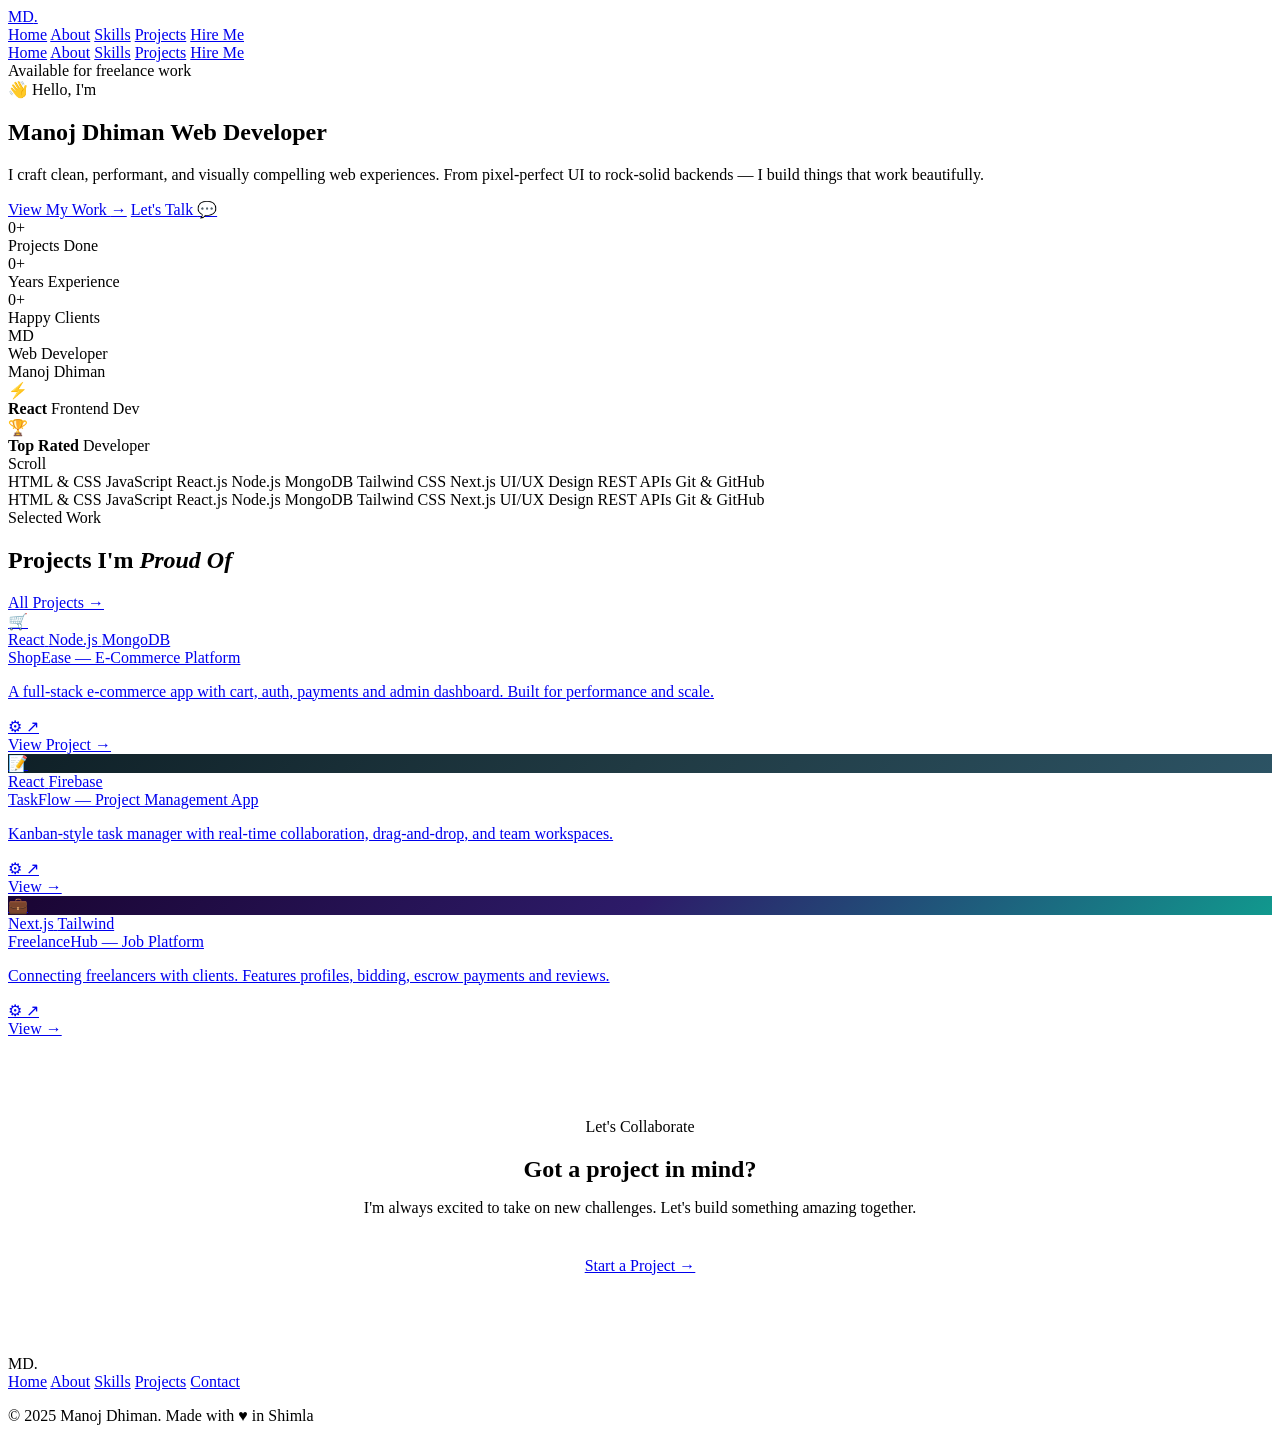
==== index.html @ 0fdbe0ad "First Try" ====
<!DOCTYPE html>
<html lang="en">
<head>
  <meta charset="UTF-8" />
  <meta name="viewport" content="width=device-width, initial-scale=1.0" />
  <title>Manoj Dhiman — Web Developer</title>
  <link rel="stylesheet" href="css/style.css" />
  <link rel="icon" href="data:image/svg+xml,<svg xmlns='http://www.w3.org/2000/svg' viewBox='0 0 100 100'><text y='.9em' font-size='90'>💻</text></svg>" />
</head>
<body>

<!-- CURSOR -->
<div class="cursor"></div>
<div class="cursor-follower"></div>

<!-- NAVBAR -->
<nav class="navbar">
  <a class="nav-logo" href="index.html">MD<span>.</span></a>
  <div class="nav-links">
    <a href="index.html">Home</a>
    <a href="about.html">About</a>
    <a href="skills.html">Skills</a>
    <a href="projects.html">Projects</a>
    <a href="contact.html" class="nav-cta">Hire Me</a>
  </div>
  <div class="nav-hamburger" id="hamburger">
    <span></span><span></span><span></span>
  </div>
</nav>

<!-- MOBILE MENU -->
<div class="mobile-menu" id="mobileMenu">
  <a href="index.html">Home</a>
  <a href="about.html">About</a>
  <a href="skills.html">Skills</a>
  <a href="projects.html">Projects</a>
  <a href="contact.html" class="nav-cta">Hire Me</a>
</div>

<!-- HERO -->
<section class="hero">
  <div class="orb orb-1"></div>
  <div class="orb orb-2"></div>
  <div class="container">
    <div class="hero-grid">
      <div class="hero-content">
        <div class="availability" data-reveal>
          <span class="availability-dot"></span>
          Available for freelance work
        </div>
        <div class="section-eyebrow hero-eyebrow" data-reveal data-reveal-delay="1">
          👋 Hello, I'm
        </div>
        <h1 class="hero-title" data-reveal data-reveal-delay="2">
          <span class="line">Manoj</span>
          <span class="line accent-word">Dhiman</span>
          <span class="line">Web <span class="underline-word">Developer</span></span>
        </h1>
        <p class="hero-desc" data-reveal data-reveal-delay="3">
          I craft clean, performant, and visually compelling web experiences. From pixel-perfect UI to rock-solid backends — I build things that work beautifully.
        </p>
        <div class="hero-actions" data-reveal data-reveal-delay="4">
          <a href="projects.html" class="btn-primary">View My Work <span>→</span></a>
          <a href="contact.html" class="btn-secondary">Let's Talk <span>💬</span></a>
        </div>
        <div class="hero-stats" data-reveal data-reveal-delay="5">
          <div>
            <div class="stat-num"><span data-count="15">0</span>+</div>
            <div class="stat-label">Projects Done</div>
          </div>
          <div>
            <div class="stat-num"><span data-count="3">0</span>+</div>
            <div class="stat-label">Years Experience</div>
          </div>
          <div>
            <div class="stat-num"><span data-count="10">0</span>+</div>
            <div class="stat-label">Happy Clients</div>
          </div>
        </div>
      </div>

      <div class="hero-visual" data-reveal data-reveal-delay="3">
        <div class="hero-card gradient-border">
          <div class="hero-avatar-wrap">
            <div class="hero-avatar-placeholder">MD</div>
          </div>
          <div class="hero-card-overlay">
            <div class="hero-card-tag">Web Developer</div>
            <div class="hero-card-name">Manoj Dhiman</div>
          </div>
        </div>
        <div class="hero-floating-badge badge-1">
          <div class="badge-icon">⚡</div>
          <div class="badge-text">
            <strong>React</strong>
            Frontend Dev
          </div>
        </div>
        <div class="hero-floating-badge badge-2">
          <div class="badge-icon">🏆</div>
          <div class="badge-text">
            <strong>Top Rated</strong>
            Developer
          </div>
        </div>
      </div>
    </div>
  </div>
  <div class="hero-scroll-indicator">
    <span>Scroll</span>
    <div class="scroll-line"></div>
  </div>
</section>

<!-- MARQUEE -->
<div class="marquee-section">
  <div class="marquee-inner">
    <div class="marquee-track" aria-hidden>
      <span class="marquee-item"><span class="marquee-dot"></span>HTML & CSS</span>
      <span class="marquee-item"><span class="marquee-dot"></span>JavaScript</span>
      <span class="marquee-item"><span class="marquee-dot"></span>React.js</span>
      <span class="marquee-item"><span class="marquee-dot"></span>Node.js</span>
      <span class="marquee-item"><span class="marquee-dot"></span>MongoDB</span>
      <span class="marquee-item"><span class="marquee-dot"></span>Tailwind CSS</span>
      <span class="marquee-item"><span class="marquee-dot"></span>Next.js</span>
      <span class="marquee-item"><span class="marquee-dot"></span>UI/UX Design</span>
      <span class="marquee-item"><span class="marquee-dot"></span>REST APIs</span>
      <span class="marquee-item"><span class="marquee-dot"></span>Git & GitHub</span>
    </div>
    <div class="marquee-track" aria-hidden>
      <span class="marquee-item"><span class="marquee-dot"></span>HTML & CSS</span>
      <span class="marquee-item"><span class="marquee-dot"></span>JavaScript</span>
      <span class="marquee-item"><span class="marquee-dot"></span>React.js</span>
      <span class="marquee-item"><span class="marquee-dot"></span>Node.js</span>
      <span class="marquee-item"><span class="marquee-dot"></span>MongoDB</span>
      <span class="marquee-item"><span class="marquee-dot"></span>Tailwind CSS</span>
      <span class="marquee-item"><span class="marquee-dot"></span>Next.js</span>
      <span class="marquee-item"><span class="marquee-dot"></span>UI/UX Design</span>
      <span class="marquee-item"><span class="marquee-dot"></span>REST APIs</span>
      <span class="marquee-item"><span class="marquee-dot"></span>Git & GitHub</span>
    </div>
  </div>
</div>

<!-- FEATURED PROJECTS PREVIEW -->
<section>
  <div class="container">
    <div class="projects-header" data-reveal>
      <div>
        <div class="section-eyebrow">Selected Work</div>
        <h2 class="section-title">Projects I'm <em>Proud Of</em></h2>
      </div>
      <a href="projects.html" class="btn-secondary">All Projects →</a>
    </div>

    <div class="projects-grid">
      <a href="project-detail.html" class="project-card featured" data-reveal>
        <div class="project-img">
          <div class="project-img-emoji">🛒</div>
          <div class="project-img-overlay"></div>
        </div>
        <div class="project-body">
          <div>
            <div class="project-tags">
              <span class="project-tag">React</span>
              <span class="project-tag">Node.js</span>
              <span class="project-tag">MongoDB</span>
            </div>
            <div class="project-title">ShopEase — E-Commerce Platform</div>
          </div>
          <div>
            <p class="project-desc">A full-stack e-commerce app with cart, auth, payments and admin dashboard. Built for performance and scale.</p>
            <div class="project-footer">
              <div class="project-links">
                <span class="project-link">⚙</span>
                <span class="project-link">↗</span>
              </div>
              <div class="project-arrow">View Project →</div>
            </div>
          </div>
        </div>
      </a>

      <a href="project-detail.html" class="project-card" data-reveal data-reveal-delay="1">
        <div class="project-img" style="background: linear-gradient(135deg,#0f2027,#203a43,#2c5364);">
          <div class="project-img-emoji">📝</div>
          <div class="project-img-overlay"></div>
        </div>
        <div class="project-body">
          <div class="project-tags">
            <span class="project-tag">React</span>
            <span class="project-tag">Firebase</span>
          </div>
          <div class="project-title">TaskFlow — Project Management App</div>
          <p class="project-desc">Kanban-style task manager with real-time collaboration, drag-and-drop, and team workspaces.</p>
          <div class="project-footer">
            <div class="project-links">
              <span class="project-link">⚙</span>
              <span class="project-link">↗</span>
            </div>
            <div class="project-arrow">View →</div>
          </div>
        </div>
      </a>

      <a href="project-detail.html" class="project-card" data-reveal data-reveal-delay="2">
        <div class="project-img" style="background: linear-gradient(135deg,#1a0533,#2d1b69,#11998e);">
          <div class="project-img-emoji">💼</div>
          <div class="project-img-overlay"></div>
        </div>
        <div class="project-body">
          <div class="project-tags">
            <span class="project-tag">Next.js</span>
            <span class="project-tag">Tailwind</span>
          </div>
          <div class="project-title">FreelanceHub — Job Platform</div>
          <p class="project-desc">Connecting freelancers with clients. Features profiles, bidding, escrow payments and reviews.</p>
          <div class="project-footer">
            <div class="project-links">
              <span class="project-link">⚙</span>
              <span class="project-link">↗</span>
            </div>
            <div class="project-arrow">View →</div>
          </div>
        </div>
      </a>
    </div>
  </div>
</section>

<!-- CTA STRIP -->
<section style="padding: 5rem 0; border-top: 1px solid var(--border);">
  <div class="container" style="text-align: center;" data-reveal>
    <div class="section-eyebrow" style="margin: 0 auto 1.2rem;">Let's Collaborate</div>
    <h2 class="section-title" style="margin-bottom: 1rem;">Got a project in mind?</h2>
    <p class="section-sub" style="margin: 0 auto 2.5rem;">I'm always excited to take on new challenges. Let's build something amazing together.</p>
    <a href="contact.html" class="btn-primary" style="font-size: 1rem; padding: 1rem 2.5rem;">Start a Project →</a>
  </div>
</section>

<!-- FOOTER -->
<footer>
  <div class="container">
    <div class="footer-logo">MD<span>.</span></div>
    <div class="footer-links">
      <a href="index.html">Home</a>
      <a href="about.html">About</a>
      <a href="skills.html">Skills</a>
      <a href="projects.html">Projects</a>
      <a href="contact.html">Contact</a>
    </div>
    <p class="footer-copy">© 2025 Manoj Dhiman. Made with <span>♥</span> in Shimla</p>
  </div>
</footer>

<script src="js/main.js"></script>
</body>
</html>
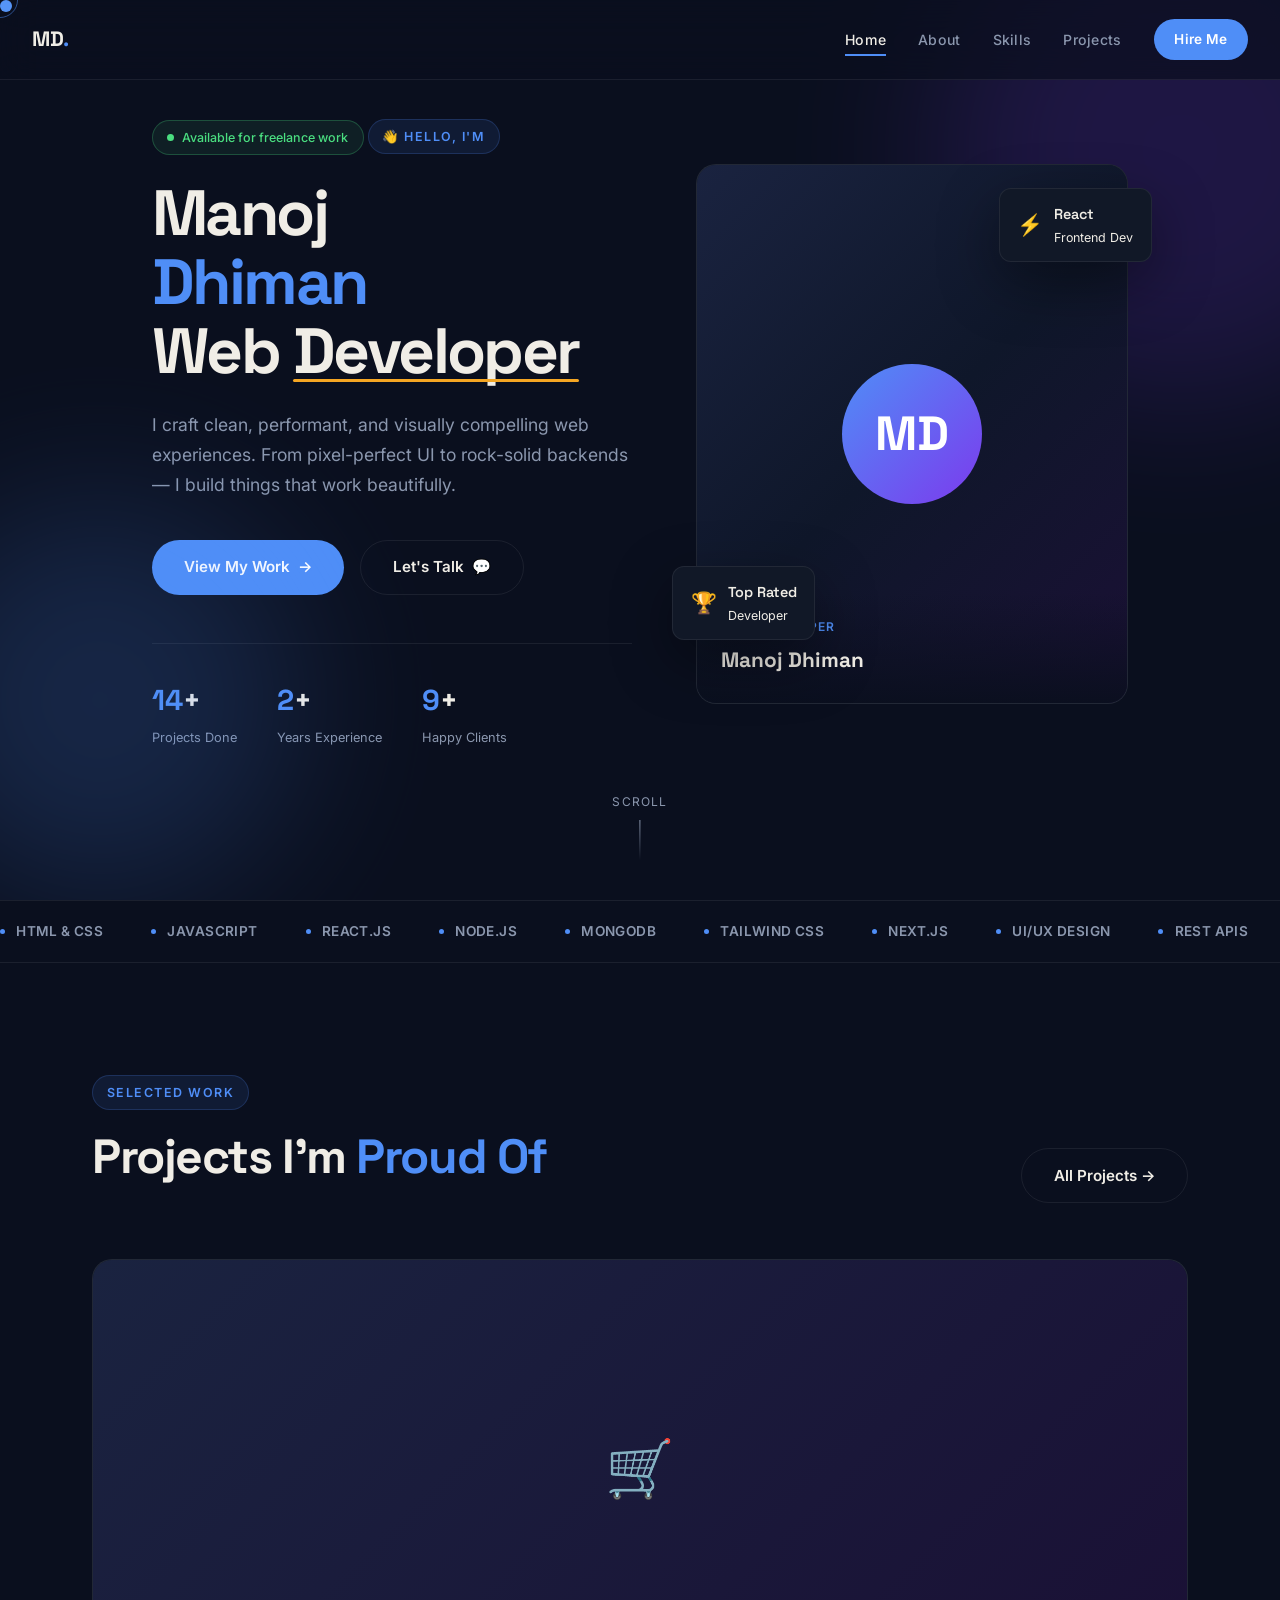
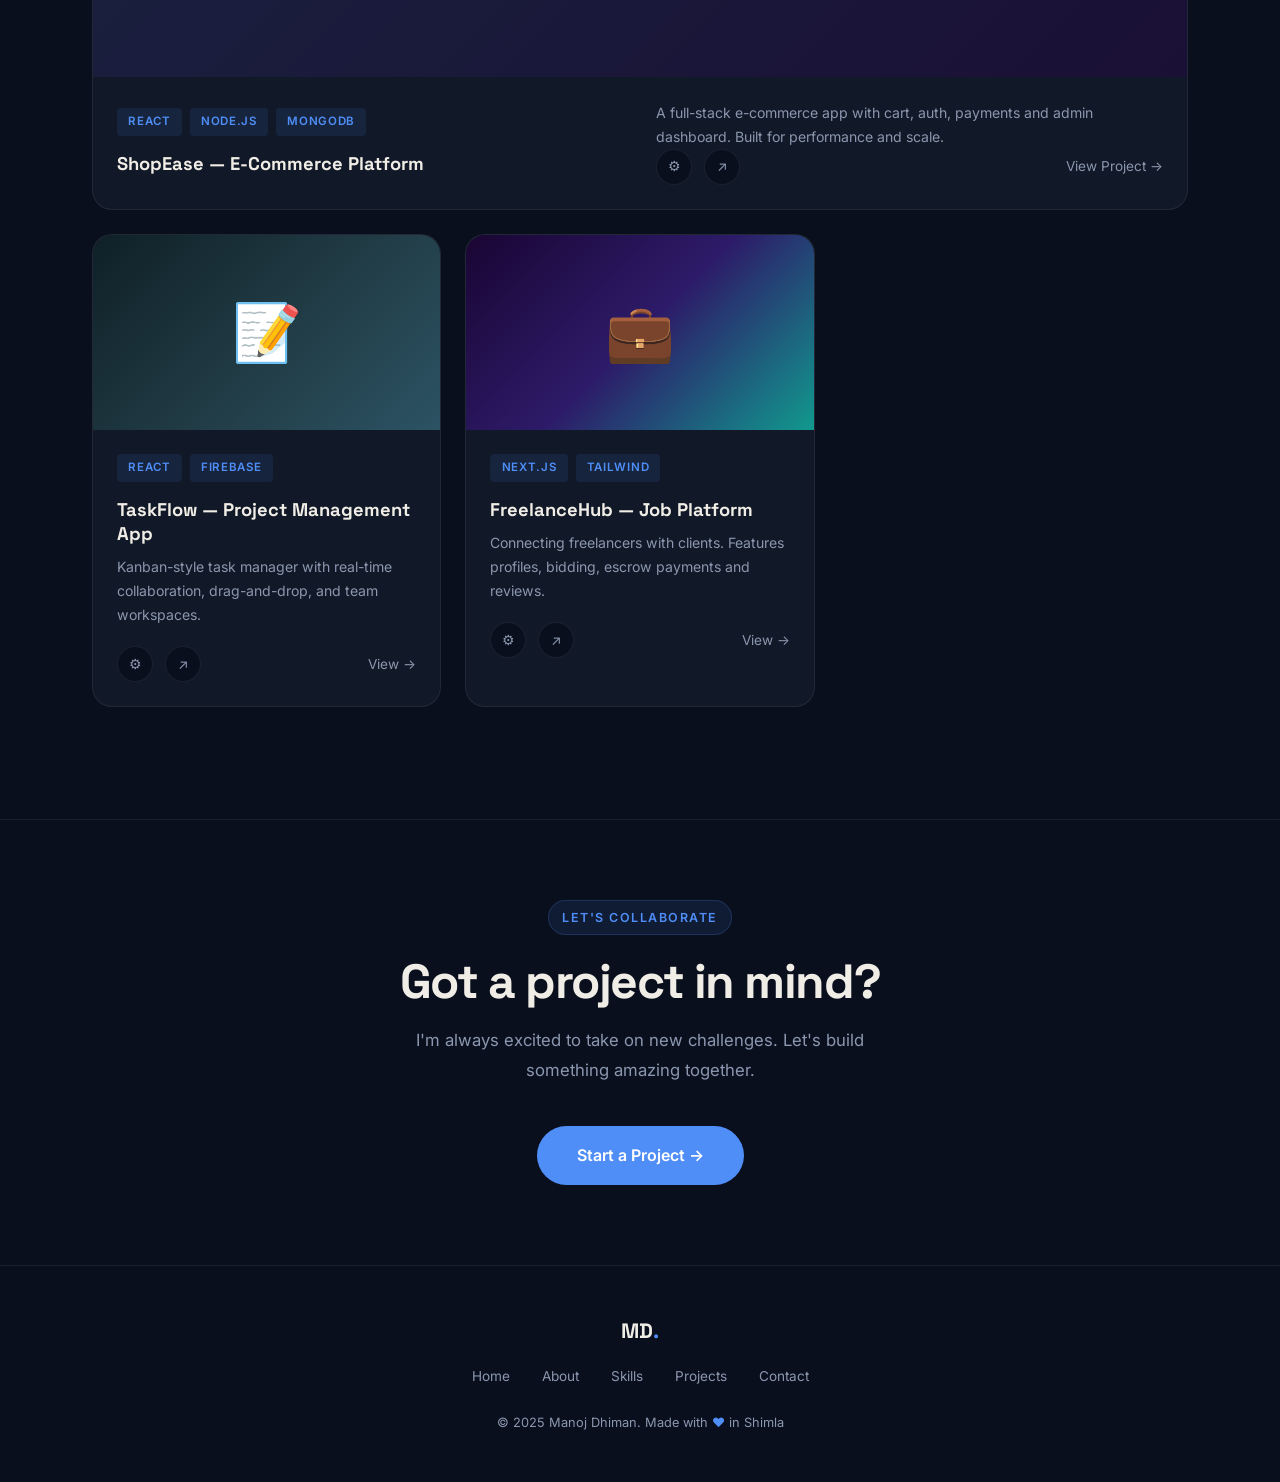
==== commit ed34f02e: "Update stylesheet and script paths in index.html" ====
--- a/index.html
+++ b/index.html
@@ -4,7 +4,7 @@
   <meta charset="UTF-8" />
   <meta name="viewport" content="width=device-width, initial-scale=1.0" />
   <title>Manoj Dhiman — Web Developer</title>
-  <link rel="stylesheet" href="css/style.css" />
+  <link rel="stylesheet" href="style.css" />
   <link rel="icon" href="data:image/svg+xml,<svg xmlns='http://www.w3.org/2000/svg' viewBox='0 0 100 100'><text y='.9em' font-size='90'>💻</text></svg>" />
 </head>
 <body>
@@ -253,6 +253,6 @@
   </div>
 </footer>
 
-<script src="js/main.js"></script>
+<script src="main.js"></script>
 </body>
 </html>
--- a/style.css
+++ b/style.css
@@ -0,0 +1,704 @@
+/* ============================================
+   MANOJ DHIMAN — PORTFOLIO DESIGN SYSTEM
+   ============================================ */
+
+@import url('https://fonts.googleapis.com/css2?family=Space+Grotesk:wght@300;400;500;600;700&family=Inter:wght@300;400;500;600&display=swap');
+
+/* ---- TOKENS ---- */
+:root {
+  --bg:        #0A0F1E;
+  --bg-card:   #111827;
+  --bg-muted:  #0F172A;
+  --text:      #F0EDE6;
+  --text-muted:#8B97AE;
+  --accent:    #4F8EF7;
+  --accent2:   #F5A623;
+  --accent3:   #7C3AED;
+  --border:    rgba(255,255,255,0.07);
+  --radius:    12px;
+  --radius-lg: 20px;
+  --transition: 0.35s cubic-bezier(0.4,0,0.2,1);
+  --font-display: 'Space Grotesk', sans-serif;
+  --font-body:    'Inter', sans-serif;
+}
+
+/* ---- RESET ---- */
+*, *::before, *::after { box-sizing: border-box; margin: 0; padding: 0; }
+html { scroll-behavior: smooth; }
+body {
+  background: var(--bg);
+  color: var(--text);
+  font-family: var(--font-body);
+  font-size: 16px;
+  line-height: 1.7;
+  overflow-x: hidden;
+  cursor: none;
+}
+a { color: inherit; text-decoration: none; }
+img { max-width: 100%; display: block; }
+ul { list-style: none; }
+
+/* ---- CUSTOM CURSOR ---- */
+.cursor {
+  width: 12px; height: 12px;
+  background: var(--accent);
+  border-radius: 50%;
+  position: fixed;
+  top: 0; left: 0;
+  pointer-events: none;
+  z-index: 9999;
+  transition: transform 0.1s ease;
+  mix-blend-mode: screen;
+}
+.cursor-follower {
+  width: 36px; height: 36px;
+  border: 1.5px solid rgba(79,142,247,0.5);
+  border-radius: 50%;
+  position: fixed;
+  top: 0; left: 0;
+  pointer-events: none;
+  z-index: 9998;
+  transition: transform 0.25s ease, width 0.3s, height 0.3s, border-color 0.3s;
+}
+.cursor-follower.hovered {
+  width: 60px; height: 60px;
+  border-color: var(--accent2);
+  background: rgba(245,166,35,0.05);
+}
+@media (hover: none) { .cursor, .cursor-follower { display: none; } }
+
+/* ---- ORBS / BACKGROUND GLOWS ---- */
+.orb {
+  position: absolute;
+  border-radius: 50%;
+  pointer-events: none;
+  filter: blur(80px);
+  opacity: 0.18;
+}
+.orb-1 { width: 500px; height: 500px; background: var(--accent3); top: -100px; right: -150px; }
+.orb-2 { width: 400px; height: 400px; background: var(--accent); bottom: 0; left: -100px; }
+
+/* ---- NAVBAR ---- */
+.navbar {
+  position: fixed; top: 0; left: 0; right: 0;
+  z-index: 1000;
+  padding: 1.2rem 2rem;
+  display: flex; align-items: center; justify-content: space-between;
+  background: rgba(10,15,30,0.7);
+  backdrop-filter: blur(18px);
+  border-bottom: 1px solid var(--border);
+  transition: var(--transition);
+}
+.navbar.scrolled { padding: 0.8rem 2rem; }
+.nav-logo {
+  font-family: var(--font-display);
+  font-size: 1.3rem; font-weight: 700;
+  letter-spacing: -0.02em;
+}
+.nav-logo span { color: var(--accent); }
+.nav-links { display: flex; align-items: center; gap: 2rem; }
+.nav-links a {
+  font-size: 0.88rem; font-weight: 500; letter-spacing: 0.02em;
+  color: var(--text-muted);
+  transition: color var(--transition);
+  position: relative;
+}
+.nav-links a::after {
+  content: ''; position: absolute; bottom: -4px; left: 0;
+  width: 0; height: 1.5px; background: var(--accent);
+  transition: width var(--transition);
+}
+.nav-links a:hover, .nav-links a.active { color: var(--text); }
+.nav-links a:hover::after, .nav-links a.active::after { width: 100%; }
+.nav-cta {
+  background: var(--accent);
+  color: #fff !important;
+  padding: 0.55rem 1.3rem;
+  border-radius: 100px;
+  font-weight: 600 !important;
+  font-size: 0.85rem !important;
+  transition: background var(--transition), transform var(--transition);
+}
+.nav-cta::after { display: none !important; }
+.nav-cta:hover { background: #6ba3ff; transform: translateY(-1px); }
+.nav-hamburger {
+  display: none; flex-direction: column; gap: 5px;
+  cursor: pointer; padding: 4px;
+}
+.nav-hamburger span {
+  display: block; width: 24px; height: 2px;
+  background: var(--text);
+  border-radius: 2px;
+  transition: var(--transition);
+}
+.nav-hamburger.open span:nth-child(1) { transform: rotate(45deg) translate(5px,5px); }
+.nav-hamburger.open span:nth-child(2) { opacity: 0; }
+.nav-hamburger.open span:nth-child(3) { transform: rotate(-45deg) translate(5px,-5px); }
+.mobile-menu {
+  display: none;
+  position: fixed; top: 0; left: 0; right: 0; bottom: 0;
+  background: var(--bg);
+  z-index: 999;
+  flex-direction: column; align-items: center; justify-content: center; gap: 2rem;
+}
+.mobile-menu.open { display: flex; }
+.mobile-menu a { font-size: 1.8rem; font-family: var(--font-display); font-weight: 700; }
+.mobile-menu .nav-cta { font-size: 1.1rem !important; padding: 0.8rem 2rem; }
+
+/* ---- SECTION BASE ---- */
+section { padding: 7rem 0; position: relative; }
+.container { max-width: 1160px; margin: 0 auto; padding: 0 2rem; }
+
+.section-eyebrow {
+  display: inline-flex; align-items: center; gap: 0.5rem;
+  font-size: 0.78rem; font-weight: 600; letter-spacing: 0.12em;
+  text-transform: uppercase; color: var(--accent);
+  background: rgba(79,142,247,0.1);
+  padding: 0.35rem 0.85rem; border-radius: 100px;
+  border: 1px solid rgba(79,142,247,0.2);
+  margin-bottom: 1.2rem;
+}
+.section-title {
+  font-family: var(--font-display);
+  font-size: clamp(2rem, 4vw, 3rem);
+  font-weight: 700; line-height: 1.15;
+  letter-spacing: -0.03em;
+  margin-bottom: 1.2rem;
+}
+.section-title em { font-style: normal; color: var(--accent); }
+.section-sub {
+  color: var(--text-muted); font-size: 1.05rem; max-width: 520px; line-height: 1.8;
+}
+
+/* ---- SCROLL REVEAL ---- */
+[data-reveal] {
+  opacity: 0; transform: translateY(30px);
+  transition: opacity 0.7s cubic-bezier(0.4,0,0.2,1), transform 0.7s cubic-bezier(0.4,0,0.2,1);
+}
+[data-reveal].revealed { opacity: 1; transform: none; }
+[data-reveal-delay="1"] { transition-delay: 0.1s; }
+[data-reveal-delay="2"] { transition-delay: 0.2s; }
+[data-reveal-delay="3"] { transition-delay: 0.3s; }
+[data-reveal-delay="4"] { transition-delay: 0.4s; }
+[data-reveal-delay="5"] { transition-delay: 0.5s; }
+
+/* ---- HERO ---- */
+.hero {
+  min-height: 100vh; display: flex; align-items: center;
+  position: relative; overflow: hidden;
+  padding-top: 5rem;
+}
+.hero-grid {
+  display: grid; grid-template-columns: 1fr 0.9fr;
+  gap: 4rem; align-items: center;
+}
+.hero-eyebrow { margin-bottom: 1.5rem; }
+.hero-title {
+  font-family: var(--font-display);
+  font-size: clamp(2.8rem, 5vw, 4.5rem);
+  font-weight: 700; line-height: 1.08;
+  letter-spacing: -0.04em; margin-bottom: 1.5rem;
+}
+.hero-title .line { display: block; }
+.hero-title .accent-word { color: var(--accent); }
+.hero-title .underline-word { position: relative; display: inline-block; }
+.hero-title .underline-word::after {
+  content: '';
+  position: absolute; bottom: 4px; left: 0; right: 0;
+  height: 3px; background: var(--accent2);
+  border-radius: 2px;
+}
+.hero-desc { color: var(--text-muted); font-size: 1.1rem; margin-bottom: 2.5rem; max-width: 480px; }
+.hero-actions { display: flex; gap: 1rem; flex-wrap: wrap; }
+.btn-primary {
+  background: var(--accent); color: #fff;
+  padding: 0.85rem 2rem; border-radius: 100px;
+  font-weight: 600; font-size: 0.95rem;
+  display: inline-flex; align-items: center; gap: 0.5rem;
+  transition: background var(--transition), transform var(--transition), box-shadow var(--transition);
+  box-shadow: 0 0 0 rgba(79,142,247,0);
+}
+.btn-primary:hover {
+  background: #6ba3ff; transform: translateY(-2px);
+  box-shadow: 0 8px 30px rgba(79,142,247,0.35);
+}
+.btn-secondary {
+  border: 1.5px solid var(--border);
+  color: var(--text); padding: 0.85rem 2rem;
+  border-radius: 100px; font-weight: 600; font-size: 0.95rem;
+  display: inline-flex; align-items: center; gap: 0.5rem;
+  transition: border-color var(--transition), background var(--transition), transform var(--transition);
+}
+.btn-secondary:hover { border-color: var(--accent); background: rgba(79,142,247,0.07); transform: translateY(-2px); }
+.hero-stats {
+  display: flex; gap: 2.5rem; margin-top: 3rem; padding-top: 2rem;
+  border-top: 1px solid var(--border);
+}
+.stat-num {
+  font-family: var(--font-display);
+  font-size: 1.8rem; font-weight: 700; color: var(--text);
+}
+.stat-num span { color: var(--accent); }
+.stat-label { font-size: 0.8rem; color: var(--text-muted); margin-top: 0.15rem; }
+
+/* Hero Visual */
+.hero-visual { position: relative; }
+.hero-card {
+  background: var(--bg-card);
+  border: 1px solid var(--border);
+  border-radius: var(--radius-lg);
+  overflow: hidden;
+  position: relative;
+}
+.hero-avatar-wrap {
+  width: 100%; aspect-ratio: 4/5;
+  background: linear-gradient(135deg, #1a2340 0%, #0f172a 50%, #1a1035 100%);
+  display: flex; align-items: center; justify-content: center;
+  position: relative; overflow: hidden;
+}
+.hero-avatar-placeholder {
+  width: 140px; height: 140px; border-radius: 50%;
+  background: linear-gradient(135deg, var(--accent), var(--accent3));
+  display: flex; align-items: center; justify-content: center;
+  font-family: var(--font-display); font-size: 3rem; font-weight: 700; color: #fff;
+}
+.hero-card-overlay {
+  position: absolute; bottom: 0; left: 0; right: 0;
+  padding: 1.5rem;
+  background: linear-gradient(to top, rgba(10,15,30,0.95) 0%, transparent 100%);
+}
+.hero-card-tag {
+  font-size: 0.75rem; color: var(--accent); font-weight: 600; letter-spacing: 0.08em;
+  text-transform: uppercase; margin-bottom: 0.4rem;
+}
+.hero-card-name {
+  font-family: var(--font-display); font-size: 1.3rem; font-weight: 700;
+}
+.hero-floating-badge {
+  position: absolute;
+  background: var(--bg-card); border: 1px solid var(--border);
+  border-radius: var(--radius); padding: 0.8rem 1.1rem;
+  display: flex; align-items: center; gap: 0.7rem;
+  box-shadow: 0 20px 60px rgba(0,0,0,0.4);
+  animation: float 3s ease-in-out infinite;
+}
+.hero-floating-badge.badge-1 { top: 1.5rem; right: -1.5rem; }
+.hero-floating-badge.badge-2 { bottom: 4rem; left: -1.5rem; animation-delay: -1.5s; }
+.badge-icon { font-size: 1.3rem; }
+.badge-text { font-size: 0.78rem; }
+.badge-text strong { display: block; font-weight: 600; font-size: 0.9rem; font-family: var(--font-display); }
+@keyframes float {
+  0%, 100% { transform: translateY(0); }
+  50% { transform: translateY(-8px); }
+}
+.hero-scroll-indicator {
+  position: absolute; bottom: 2.5rem; left: 50%; transform: translateX(-50%);
+  display: flex; flex-direction: column; align-items: center; gap: 0.5rem;
+  color: var(--text-muted); font-size: 0.75rem; letter-spacing: 0.1em; text-transform: uppercase;
+  animation: bounce 2s infinite;
+}
+.scroll-line {
+  width: 1px; height: 40px;
+  background: linear-gradient(to bottom, var(--text-muted), transparent);
+}
+@keyframes bounce {
+  0%, 100% { transform: translateX(-50%) translateY(0); }
+  50% { transform: translateX(-50%) translateY(6px); }
+}
+
+/* ---- MARQUEE ---- */
+.marquee-section { padding: 0; overflow: hidden; border-top: 1px solid var(--border); border-bottom: 1px solid var(--border); }
+.marquee-inner { display: flex; align-items: center; padding: 1.2rem 0; white-space: nowrap; }
+.marquee-track {
+  display: flex; gap: 3rem; align-items: center;
+  animation: marquee 22s linear infinite;
+  flex-shrink: 0;
+}
+.marquee-track:nth-child(2) { margin-left: 3rem; }
+.marquee-item {
+  display: flex; align-items: center; gap: 0.7rem;
+  font-size: 0.85rem; font-weight: 600; color: var(--text-muted);
+  letter-spacing: 0.03em; text-transform: uppercase;
+}
+.marquee-dot { width: 5px; height: 5px; border-radius: 50%; background: var(--accent); flex-shrink: 0; }
+@keyframes marquee {
+  from { transform: translateX(0); }
+  to { transform: translateX(-100%); }
+}
+
+/* ---- ABOUT ---- */
+.about-grid { display: grid; grid-template-columns: 1fr 1.1fr; gap: 5rem; align-items: start; }
+.about-img-wrap { position: relative; }
+.about-img {
+  width: 100%; aspect-ratio: 3/4;
+  background: linear-gradient(135deg, #1a2340, #111827);
+  border-radius: var(--radius-lg);
+  border: 1px solid var(--border);
+  display: flex; align-items: center; justify-content: center;
+  position: relative; overflow: hidden;
+}
+.about-img-placeholder {
+  width: 110px; height: 110px; border-radius: 50%;
+  background: linear-gradient(135deg, var(--accent), var(--accent3));
+  display: flex; align-items: center; justify-content: center;
+  font-family: var(--font-display); font-size: 2.5rem; font-weight: 700; color: #fff;
+}
+.about-img-accent {
+  position: absolute; bottom: -1px; left: -1px; right: -1px;
+  height: 50%; background: linear-gradient(to top, var(--bg-card), transparent);
+}
+.about-tag-row { display: flex; gap: 0.7rem; flex-wrap: wrap; margin-top: 1.5rem; }
+.about-tag {
+  background: rgba(79,142,247,0.08); border: 1px solid rgba(79,142,247,0.2);
+  color: var(--accent); border-radius: 100px; font-size: 0.8rem;
+  padding: 0.3rem 0.9rem; font-weight: 500;
+}
+.about-content .section-title { margin-bottom: 1.5rem; }
+.about-para { color: var(--text-muted); margin-bottom: 1.2rem; }
+.about-highlights { display: grid; grid-template-columns: 1fr 1fr; gap: 1rem; margin: 2rem 0; }
+.highlight-card {
+  background: var(--bg-card); border: 1px solid var(--border);
+  border-radius: var(--radius); padding: 1.2rem;
+  transition: border-color var(--transition), transform var(--transition);
+}
+.highlight-card:hover { border-color: rgba(79,142,247,0.4); transform: translateY(-2px); }
+.highlight-icon { font-size: 1.5rem; margin-bottom: 0.6rem; }
+.highlight-title { font-family: var(--font-display); font-size: 0.95rem; font-weight: 600; margin-bottom: 0.3rem; }
+.highlight-text { font-size: 0.82rem; color: var(--text-muted); }
+
+/* ---- SKILLS ---- */
+.skills-header { text-align: center; margin-bottom: 4rem; }
+.skills-header .section-sub { margin: 0 auto; }
+.skills-categories { display: flex; gap: 0.75rem; flex-wrap: wrap; justify-content: center; margin-bottom: 3rem; }
+.skills-tab {
+  padding: 0.5rem 1.2rem; border-radius: 100px; font-size: 0.85rem; font-weight: 500;
+  border: 1.5px solid var(--border); color: var(--text-muted);
+  cursor: pointer; transition: var(--transition); background: transparent;
+}
+.skills-tab.active, .skills-tab:hover {
+  border-color: var(--accent); color: var(--text); background: rgba(79,142,247,0.1);
+}
+.skills-grid { display: grid; grid-template-columns: repeat(auto-fill, minmax(200px, 1fr)); gap: 1.2rem; }
+.skill-card {
+  background: var(--bg-card); border: 1px solid var(--border);
+  border-radius: var(--radius); padding: 1.5rem;
+  display: flex; flex-direction: column; gap: 0.8rem;
+  transition: border-color var(--transition), transform var(--transition), box-shadow var(--transition);
+}
+.skill-card:hover {
+  border-color: rgba(79,142,247,0.4);
+  transform: translateY(-3px);
+  box-shadow: 0 12px 40px rgba(0,0,0,0.3);
+}
+.skill-icon { font-size: 2rem; }
+.skill-name { font-family: var(--font-display); font-weight: 600; font-size: 0.95rem; }
+.skill-bar { height: 4px; background: var(--border); border-radius: 2px; overflow: hidden; }
+.skill-bar-fill {
+  height: 100%; border-radius: 2px;
+  background: linear-gradient(90deg, var(--accent), var(--accent3));
+  width: 0%; transition: width 1.2s cubic-bezier(0.4,0,0.2,1);
+}
+.skill-level { font-size: 0.75rem; color: var(--text-muted); font-weight: 500; }
+
+/* ---- EDUCATION ---- */
+.education-section { background: var(--bg-muted); }
+.edu-timeline { max-width: 700px; margin: 0 auto; position: relative; }
+.edu-timeline::before {
+  content: ''; position: absolute; left: 20px; top: 0; bottom: 0;
+  width: 1px; background: linear-gradient(to bottom, var(--accent), transparent);
+}
+.edu-item {
+  display: flex; gap: 2rem; padding: 0 0 3rem 0;
+  position: relative;
+}
+.edu-item:last-child { padding-bottom: 0; }
+.edu-dot {
+  width: 40px; height: 40px; border-radius: 50%;
+  background: var(--bg-card); border: 2px solid var(--accent);
+  display: flex; align-items: center; justify-content: center;
+  flex-shrink: 0; z-index: 1;
+  font-size: 1rem;
+  box-shadow: 0 0 20px rgba(79,142,247,0.3);
+}
+.edu-content {
+  background: var(--bg-card); border: 1px solid var(--border);
+  border-radius: var(--radius); padding: 1.5rem; flex: 1;
+  transition: border-color var(--transition);
+}
+.edu-content:hover { border-color: rgba(79,142,247,0.3); }
+.edu-year {
+  font-size: 0.75rem; font-weight: 600; color: var(--accent);
+  text-transform: uppercase; letter-spacing: 0.1em; margin-bottom: 0.5rem;
+}
+.edu-degree { font-family: var(--font-display); font-size: 1.1rem; font-weight: 700; margin-bottom: 0.3rem; }
+.edu-school { color: var(--text-muted); font-size: 0.9rem; margin-bottom: 0.7rem; }
+.edu-desc { font-size: 0.85rem; color: var(--text-muted); line-height: 1.7; }
+
+/* ---- PROJECTS ---- */
+.projects-header { display: flex; align-items: flex-end; justify-content: space-between; gap: 2rem; margin-bottom: 3.5rem; flex-wrap: wrap; }
+.projects-grid { display: grid; grid-template-columns: repeat(auto-fill, minmax(340px, 1fr)); gap: 1.5rem; }
+.project-card {
+  background: var(--bg-card); border: 1px solid var(--border);
+  border-radius: var(--radius-lg); overflow: hidden;
+  transition: border-color var(--transition), transform var(--transition), box-shadow var(--transition);
+  cursor: pointer; display: block;
+}
+.project-card:hover {
+  border-color: rgba(79,142,247,0.3);
+  transform: translateY(-5px);
+  box-shadow: 0 20px 60px rgba(0,0,0,0.4);
+}
+.project-img {
+  width: 100%; aspect-ratio: 16/9;
+  background: linear-gradient(135deg, #1a2340, #1a1035);
+  position: relative; overflow: hidden;
+  display: flex; align-items: center; justify-content: center;
+}
+.project-img-emoji { font-size: 3.5rem; }
+.project-img-overlay {
+  position: absolute; inset: 0;
+  background: linear-gradient(135deg, rgba(79,142,247,0.2), rgba(124,58,237,0.2));
+  opacity: 0; transition: opacity var(--transition);
+}
+.project-card:hover .project-img-overlay { opacity: 1; }
+.project-body { padding: 1.5rem; }
+.project-tags { display: flex; gap: 0.5rem; flex-wrap: wrap; margin-bottom: 1rem; }
+.project-tag {
+  font-size: 0.72rem; font-weight: 600; text-transform: uppercase; letter-spacing: 0.06em;
+  padding: 0.25rem 0.7rem; border-radius: 4px;
+  background: rgba(79,142,247,0.1); color: var(--accent);
+}
+.project-title {
+  font-family: var(--font-display); font-size: 1.15rem; font-weight: 700;
+  margin-bottom: 0.6rem; line-height: 1.3;
+}
+.project-desc { font-size: 0.88rem; color: var(--text-muted); margin-bottom: 1.2rem; line-height: 1.7; }
+.project-footer { display: flex; align-items: center; justify-content: space-between; }
+.project-links { display: flex; gap: 0.75rem; }
+.project-link {
+  width: 36px; height: 36px; border-radius: 50%;
+  border: 1px solid var(--border); background: var(--bg);
+  display: flex; align-items: center; justify-content: center;
+  font-size: 0.85rem; color: var(--text-muted);
+  transition: border-color var(--transition), color var(--transition), background var(--transition);
+}
+.project-link:hover { border-color: var(--accent); color: var(--accent); background: rgba(79,142,247,0.1); }
+.project-arrow {
+  font-size: 0.85rem; color: var(--text-muted);
+  transition: color var(--transition), transform var(--transition);
+  display: flex; align-items: center; gap: 0.3rem;
+}
+.project-card:hover .project-arrow { color: var(--accent); transform: translateX(4px); }
+.project-card.featured { grid-column: 1 / -1; }
+.project-card.featured .project-img { aspect-ratio: 21/8; }
+.project-card.featured .project-body { display: grid; grid-template-columns: 1fr 1fr; gap: 2rem; align-items: end; }
+.project-card.featured .project-desc { margin-bottom: 0; }
+
+/* ---- CONTACT ---- */
+.contact-grid { display: grid; grid-template-columns: 1fr 1.2fr; gap: 5rem; align-items: start; }
+.contact-info-cards { display: flex; flex-direction: column; gap: 1rem; margin-top: 2rem; }
+.contact-info-card {
+  display: flex; align-items: center; gap: 1rem;
+  background: var(--bg-card); border: 1px solid var(--border);
+  border-radius: var(--radius); padding: 1.1rem 1.3rem;
+  transition: border-color var(--transition);
+}
+.contact-info-card:hover { border-color: rgba(79,142,247,0.3); }
+.contact-info-icon {
+  width: 42px; height: 42px; border-radius: 10px;
+  background: rgba(79,142,247,0.1); border: 1px solid rgba(79,142,247,0.2);
+  display: flex; align-items: center; justify-content: center;
+  font-size: 1.1rem; flex-shrink: 0;
+}
+.contact-info-label { font-size: 0.75rem; color: var(--text-muted); font-weight: 500; }
+.contact-info-val { font-size: 0.92rem; font-weight: 600; font-family: var(--font-display); }
+.contact-socials { display: flex; gap: 0.75rem; margin-top: 2rem; }
+.social-btn {
+  width: 44px; height: 44px; border-radius: 50%;
+  border: 1.5px solid var(--border); background: var(--bg-card);
+  display: flex; align-items: center; justify-content: center;
+  font-size: 1rem; color: var(--text-muted);
+  transition: var(--transition);
+}
+.social-btn:hover { border-color: var(--accent); color: var(--accent); background: rgba(79,142,247,0.1); transform: translateY(-2px); }
+.contact-form { display: flex; flex-direction: column; gap: 1.2rem; }
+.form-group { display: flex; flex-direction: column; gap: 0.5rem; }
+.form-group label { font-size: 0.82rem; font-weight: 600; color: var(--text-muted); letter-spacing: 0.04em; }
+.form-group input, .form-group textarea {
+  background: var(--bg-card); border: 1px solid var(--border);
+  color: var(--text); font-family: var(--font-body); font-size: 0.95rem;
+  padding: 0.9rem 1.1rem; border-radius: var(--radius); outline: none;
+  transition: border-color var(--transition), box-shadow var(--transition);
+  resize: vertical;
+}
+.form-group input:focus, .form-group textarea:focus {
+  border-color: var(--accent);
+  box-shadow: 0 0 0 3px rgba(79,142,247,0.12);
+}
+.form-row { display: grid; grid-template-columns: 1fr 1fr; gap: 1rem; }
+
+/* ---- FOOTER ---- */
+footer {
+  border-top: 1px solid var(--border);
+  padding: 3rem 0;
+  text-align: center;
+}
+.footer-logo { font-family: var(--font-display); font-size: 1.3rem; font-weight: 700; margin-bottom: 1rem; }
+.footer-logo span { color: var(--accent); }
+.footer-links { display: flex; gap: 2rem; justify-content: center; flex-wrap: wrap; margin-bottom: 1.5rem; }
+.footer-links a { font-size: 0.85rem; color: var(--text-muted); transition: color var(--transition); }
+.footer-links a:hover { color: var(--text); }
+.footer-copy { font-size: 0.8rem; color: var(--text-muted); }
+.footer-copy span { color: var(--accent); }
+
+/* ---- PROJECT DETAIL PAGE ---- */
+.project-detail-hero {
+  padding-top: 9rem; padding-bottom: 4rem;
+}
+.back-link {
+  display: inline-flex; align-items: center; gap: 0.5rem;
+  font-size: 0.85rem; color: var(--text-muted);
+  transition: color var(--transition); margin-bottom: 2.5rem;
+}
+.back-link:hover { color: var(--accent); }
+.project-detail-title {
+  font-family: var(--font-display);
+  font-size: clamp(2.5rem, 5vw, 4rem);
+  font-weight: 700; letter-spacing: -0.04em;
+  margin-bottom: 1.5rem;
+}
+.project-detail-meta { display: flex; gap: 2rem; flex-wrap: wrap; margin-bottom: 2.5rem; }
+.meta-item { display: flex; flex-direction: column; gap: 0.25rem; }
+.meta-label { font-size: 0.72rem; color: var(--text-muted); font-weight: 600; text-transform: uppercase; letter-spacing: 0.1em; }
+.meta-val { font-size: 0.92rem; font-weight: 600; }
+.project-hero-img {
+  width: 100%; aspect-ratio: 16/7;
+  background: linear-gradient(135deg, #1a2340, #1a1035);
+  border-radius: var(--radius-lg); border: 1px solid var(--border);
+  display: flex; align-items: center; justify-content: center;
+  margin-bottom: 5rem; font-size: 5rem;
+  position: relative; overflow: hidden;
+}
+.project-content-grid { display: grid; grid-template-columns: 1fr 300px; gap: 4rem; align-items: start; }
+.project-body-text { max-width: 100%; }
+.project-body-text h2 {
+  font-family: var(--font-display); font-size: 1.5rem; font-weight: 700;
+  margin-bottom: 1rem; margin-top: 2.5rem;
+}
+.project-body-text h2:first-child { margin-top: 0; }
+.project-body-text p { color: var(--text-muted); margin-bottom: 1.2rem; line-height: 1.8; }
+.project-body-text ul { color: var(--text-muted); padding-left: 1.2rem; margin-bottom: 1.2rem; }
+.project-body-text ul li { margin-bottom: 0.5rem; list-style: disc; }
+.project-sidebar { position: sticky; top: 7rem; }
+.sidebar-card {
+  background: var(--bg-card); border: 1px solid var(--border);
+  border-radius: var(--radius); padding: 1.5rem; margin-bottom: 1.2rem;
+}
+.sidebar-card-title {
+  font-family: var(--font-display); font-size: 0.85rem; font-weight: 700;
+  text-transform: uppercase; letter-spacing: 0.08em; color: var(--text-muted);
+  margin-bottom: 1rem;
+}
+.tech-stack-list { display: flex; flex-wrap: wrap; gap: 0.5rem; }
+.tech-badge {
+  font-size: 0.78rem; font-weight: 600; padding: 0.3rem 0.75rem;
+  border-radius: 6px; background: rgba(79,142,247,0.1);
+  border: 1px solid rgba(79,142,247,0.2); color: var(--accent);
+}
+.project-nav-links { display: flex; flex-direction: column; gap: 0.7rem; }
+.project-nav-link {
+  display: flex; align-items: center; gap: 0.6rem;
+  padding: 0.75rem 1rem; border-radius: var(--radius);
+  background: var(--bg); border: 1px solid var(--border);
+  font-size: 0.88rem; font-weight: 600; color: var(--text);
+  transition: var(--transition);
+}
+.project-nav-link:hover { border-color: var(--accent); color: var(--accent); }
+.next-project-section { padding: 5rem 0; border-top: 1px solid var(--border); }
+.next-project-card {
+  display: flex; align-items: center; justify-content: space-between; gap: 2rem;
+  background: var(--bg-card); border: 1px solid var(--border);
+  border-radius: var(--radius-lg); padding: 2.5rem;
+  transition: var(--transition);
+}
+.next-project-card:hover { border-color: rgba(79,142,247,0.4); transform: translateY(-3px); }
+.next-label { font-size: 0.75rem; color: var(--text-muted); font-weight: 600; text-transform: uppercase; letter-spacing: 0.1em; margin-bottom: 0.5rem; }
+.next-title { font-family: var(--font-display); font-size: 1.8rem; font-weight: 700; letter-spacing: -0.02em; }
+.next-arrow { font-size: 2rem; color: var(--accent); }
+
+/* ---- RESPONSIVE ---- */
+@media (max-width: 900px) {
+  .nav-links { display: none; }
+  .nav-hamburger { display: flex; }
+  .hero-grid { grid-template-columns: 1fr; }
+  .hero-visual { display: none; }
+  .about-grid { grid-template-columns: 1fr; gap: 3rem; }
+  .contact-grid { grid-template-columns: 1fr; gap: 3rem; }
+  .project-content-grid { grid-template-columns: 1fr; }
+  .project-sidebar { position: static; }
+  .project-card.featured .project-body { grid-template-columns: 1fr; gap: 1rem; }
+}
+@media (max-width: 600px) {
+  section { padding: 4.5rem 0; }
+  .projects-grid { grid-template-columns: 1fr; }
+  .hero-stats { gap: 1.5rem; }
+  .hero-title { font-size: 2.4rem; }
+  .form-row { grid-template-columns: 1fr; }
+  .project-card.featured { grid-column: 1; }
+  .about-highlights { grid-template-columns: 1fr; }
+}
+
+/* ---- MISC ANIMATIONS ---- */
+.glow-text {
+  background: linear-gradient(135deg, var(--accent) 0%, var(--accent3) 100%);
+  -webkit-background-clip: text; -webkit-text-fill-color: transparent;
+  background-clip: text;
+}
+.gradient-border {
+  position: relative;
+}
+.gradient-border::before {
+  content: '';
+  position: absolute; inset: -1px;
+  border-radius: inherit;
+  background: linear-gradient(135deg, var(--accent), var(--accent3), var(--accent2));
+  z-index: -1; opacity: 0;
+  transition: opacity var(--transition);
+}
+.gradient-border:hover::before { opacity: 1; }
+
+/* ---- PAGE TRANSITIONS ---- */
+.page-transition {
+  position: fixed; inset: 0;
+  background: var(--accent);
+  z-index: 9990;
+  transform: scaleY(0);
+  transform-origin: bottom;
+}
+
+/* Active nav state */
+.nav-links a[href="index.html"].active,
+.nav-links a[href="about.html"].active,
+.nav-links a[href="skills.html"].active,
+.nav-links a[href="projects.html"].active,
+.nav-links a[href="contact.html"].active { color: var(--text); }
+
+/* Availability badge on hero */
+.availability {
+  display: inline-flex; align-items: center; gap: 0.5rem;
+  font-size: 0.78rem; font-weight: 500; color: #4ade80;
+  background: rgba(74,222,128,0.08); border: 1px solid rgba(74,222,128,0.25);
+  padding: 0.35rem 0.9rem; border-radius: 100px;
+  margin-bottom: 1.5rem;
+}
+.availability-dot {
+  width: 7px; height: 7px; border-radius: 50%;
+  background: #4ade80;
+  box-shadow: 0 0 0 0 rgba(74,222,128,0.4);
+  animation: pulse-green 2s infinite;
+}
+@keyframes pulse-green {
+  0% { box-shadow: 0 0 0 0 rgba(74,222,128,0.5); }
+  70% { box-shadow: 0 0 0 8px rgba(74,222,128,0); }
+  100% { box-shadow: 0 0 0 0 rgba(74,222,128,0); }
+}
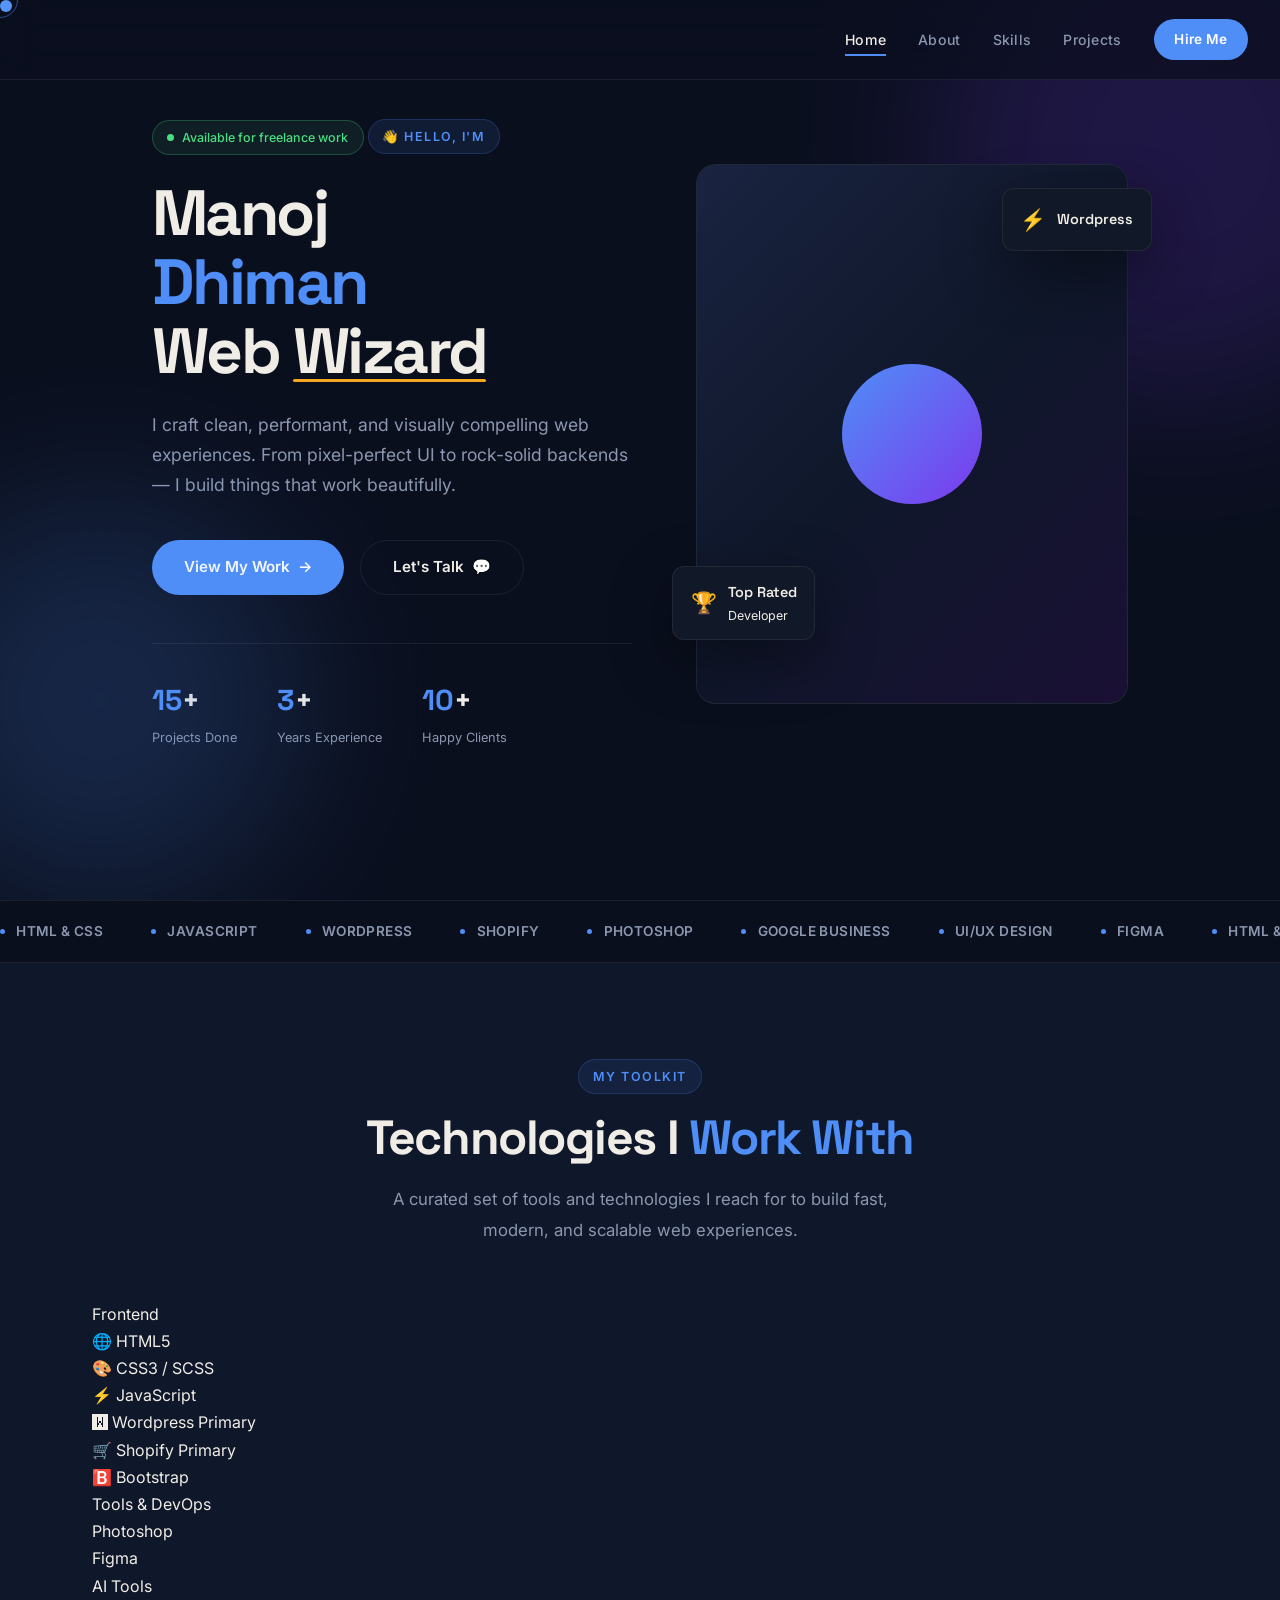
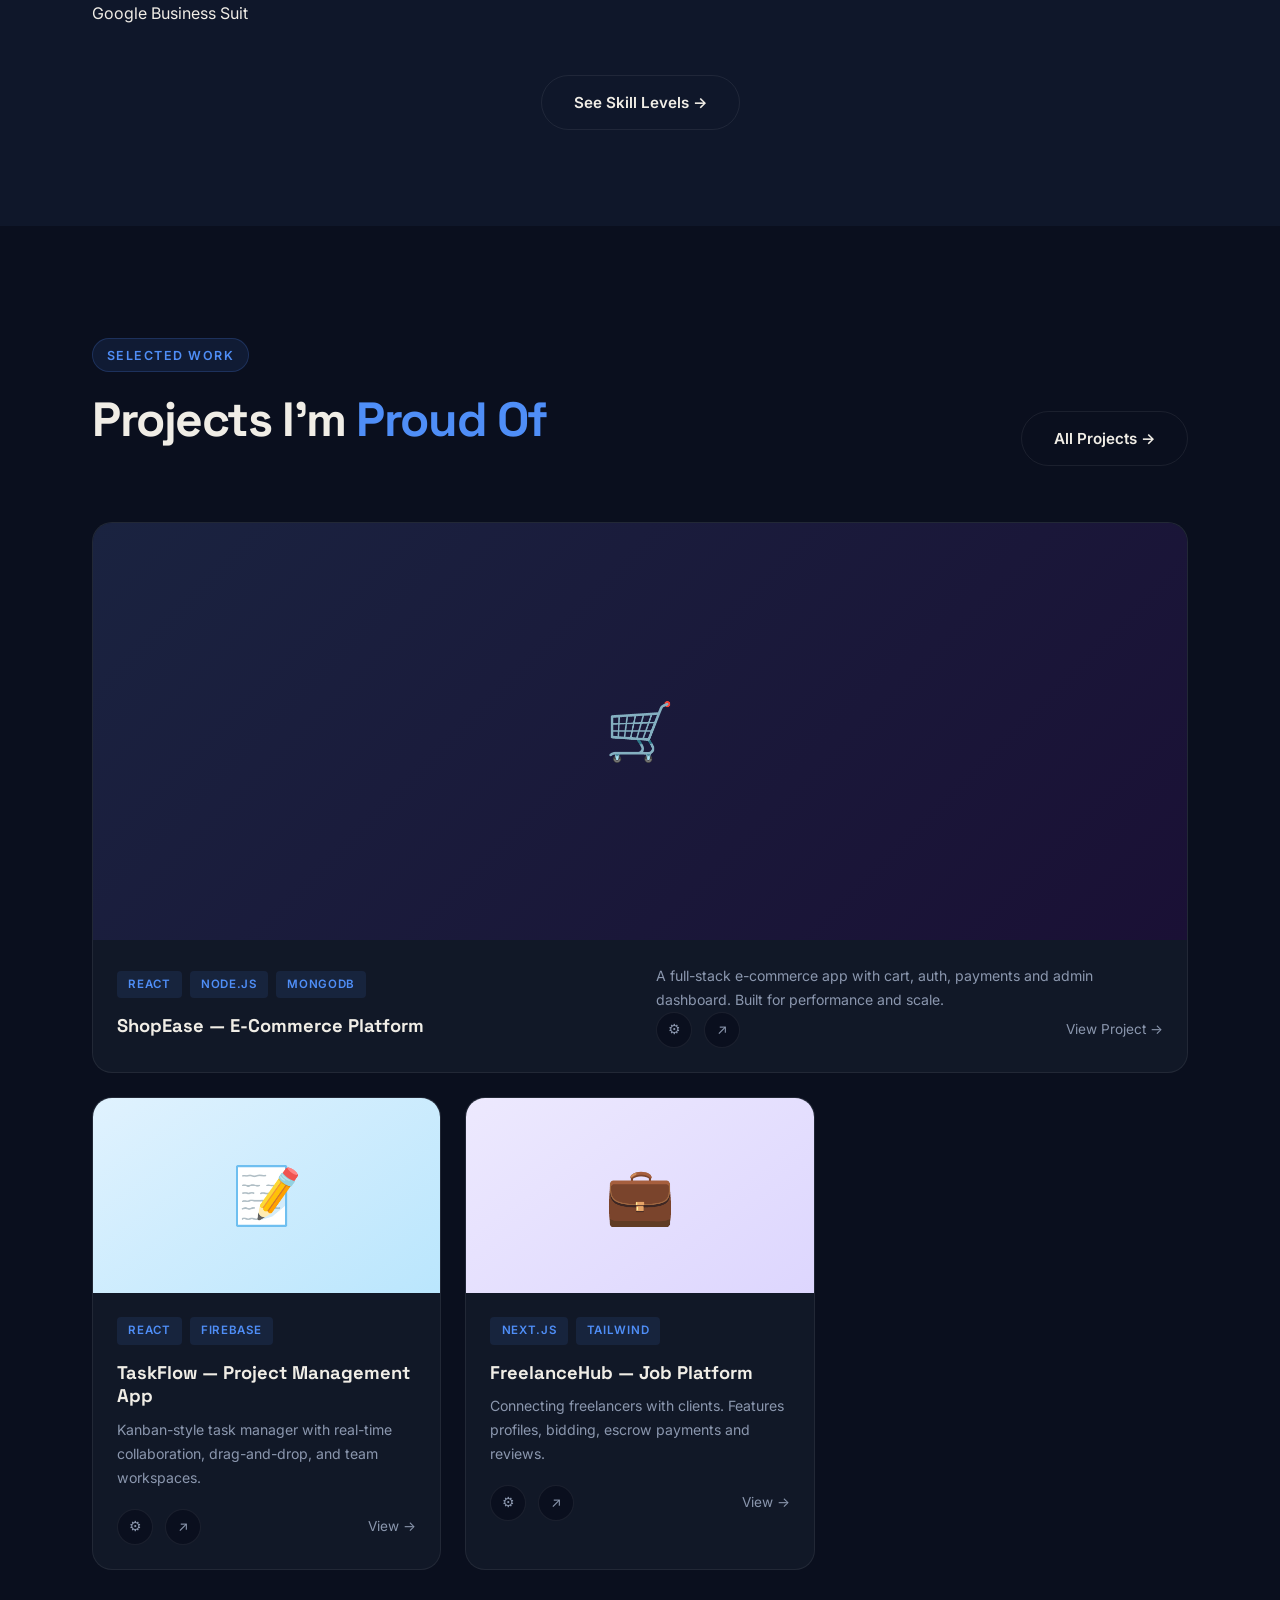
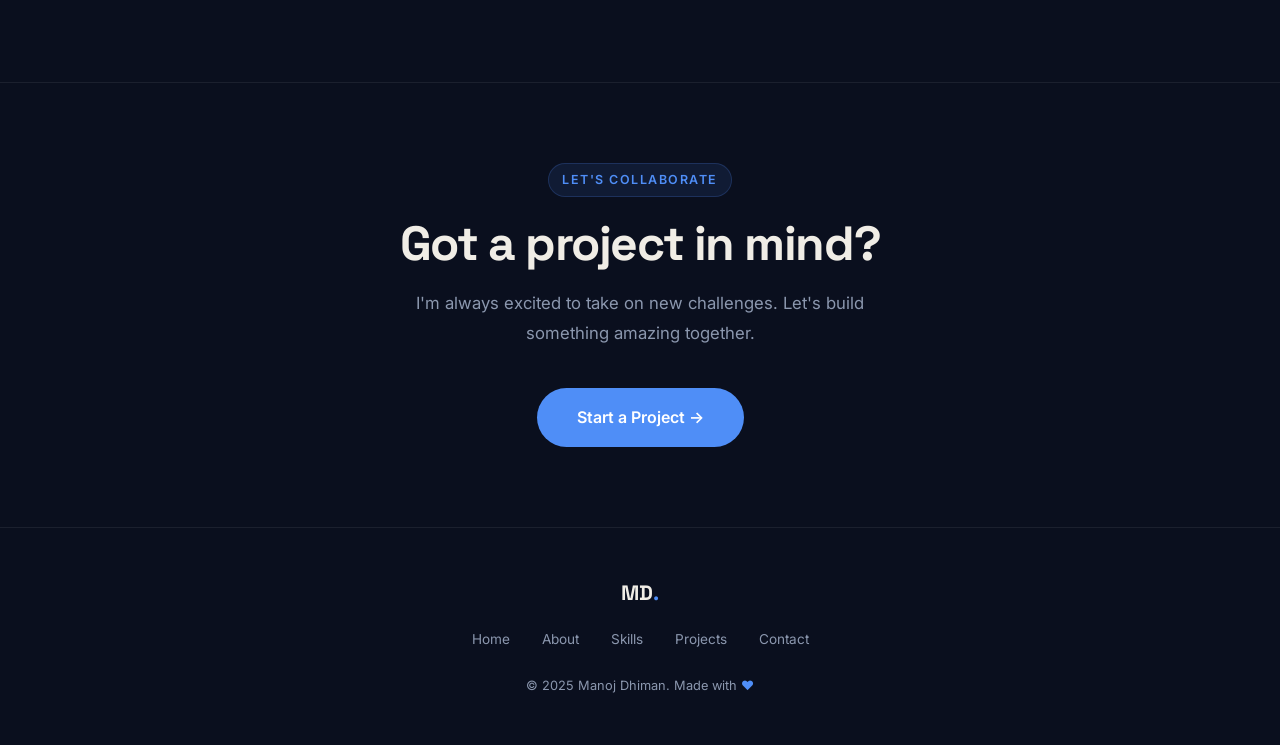
==== commit a031b3e8: "Update index.html" ====
--- a/index.html
+++ b/index.html
@@ -15,7 +15,7 @@
 
 <!-- NAVBAR -->
 <nav class="navbar">
-  <a class="nav-logo" href="index.html">MD<span>.</span></a>
+  <a class="nav-logo" href="index.html"><img src="White Logo.png" alt=""></a>
   <div class="nav-links">
     <a href="index.html">Home</a>
     <a href="about.html">About</a>
@@ -44,6 +44,7 @@
   <div class="container">
     <div class="hero-grid">
       <div class="hero-content">
+        <div class="hero-btn">
         <div class="availability" data-reveal>
           <span class="availability-dot"></span>
           Available for freelance work
@@ -51,10 +52,11 @@
         <div class="section-eyebrow hero-eyebrow" data-reveal data-reveal-delay="1">
           👋 Hello, I'm
         </div>
+        </div>
         <h1 class="hero-title" data-reveal data-reveal-delay="2">
           <span class="line">Manoj</span>
           <span class="line accent-word">Dhiman</span>
-          <span class="line">Web <span class="underline-word">Developer</span></span>
+          <span class="line">Web <span class="underline-word">Wizard</span></span>
         </h1>
         <p class="hero-desc" data-reveal data-reveal-delay="3">
           I craft clean, performant, and visually compelling web experiences. From pixel-perfect UI to rock-solid backends — I build things that work beautifully.
@@ -82,18 +84,13 @@
       <div class="hero-visual" data-reveal data-reveal-delay="3">
         <div class="hero-card gradient-border">
           <div class="hero-avatar-wrap">
-            <div class="hero-avatar-placeholder">MD</div>
-          </div>
-          <div class="hero-card-overlay">
-            <div class="hero-card-tag">Web Developer</div>
-            <div class="hero-card-name">Manoj Dhiman</div>
+            <div class="hero-avatar-placeholder"><img src="White Logo.png" alt=""></div>
           </div>
         </div>
         <div class="hero-floating-badge badge-1">
           <div class="badge-icon">⚡</div>
           <div class="badge-text">
-            <strong>React</strong>
-            Frontend Dev
+            <strong>Wordpress</strong>
           </div>
         </div>
         <div class="hero-floating-badge badge-2">
@@ -106,10 +103,7 @@
       </div>
     </div>
   </div>
-  <div class="hero-scroll-indicator">
-    <span>Scroll</span>
-    <div class="scroll-line"></div>
-  </div>
+
 </section>
 
 <!-- MARQUEE -->
@@ -118,29 +112,102 @@
     <div class="marquee-track" aria-hidden>
       <span class="marquee-item"><span class="marquee-dot"></span>HTML & CSS</span>
       <span class="marquee-item"><span class="marquee-dot"></span>JavaScript</span>
-      <span class="marquee-item"><span class="marquee-dot"></span>React.js</span>
-      <span class="marquee-item"><span class="marquee-dot"></span>Node.js</span>
-      <span class="marquee-item"><span class="marquee-dot"></span>MongoDB</span>
-      <span class="marquee-item"><span class="marquee-dot"></span>Tailwind CSS</span>
-      <span class="marquee-item"><span class="marquee-dot"></span>Next.js</span>
+      <span class="marquee-item"><span class="marquee-dot"></span>Wordpress</span>
+      <span class="marquee-item"><span class="marquee-dot"></span>Shopify</span>
+      <span class="marquee-item"><span class="marquee-dot"></span>Photoshop</span>
+      <span class="marquee-item"><span class="marquee-dot"></span>Google Business</span>
       <span class="marquee-item"><span class="marquee-dot"></span>UI/UX Design</span>
-      <span class="marquee-item"><span class="marquee-dot"></span>REST APIs</span>
-      <span class="marquee-item"><span class="marquee-dot"></span>Git & GitHub</span>
+      <span class="marquee-item"><span class="marquee-dot"></span>Figma</span>
     </div>
     <div class="marquee-track" aria-hidden>
       <span class="marquee-item"><span class="marquee-dot"></span>HTML & CSS</span>
       <span class="marquee-item"><span class="marquee-dot"></span>JavaScript</span>
-      <span class="marquee-item"><span class="marquee-dot"></span>React.js</span>
-      <span class="marquee-item"><span class="marquee-dot"></span>Node.js</span>
-      <span class="marquee-item"><span class="marquee-dot"></span>MongoDB</span>
-      <span class="marquee-item"><span class="marquee-dot"></span>Tailwind CSS</span>
-      <span class="marquee-item"><span class="marquee-dot"></span>Next.js</span>
+      <span class="marquee-item"><span class="marquee-dot"></span>Wordpress</span>
+      <span class="marquee-item"><span class="marquee-dot"></span>Shopify</span>
+      <span class="marquee-item"><span class="marquee-dot"></span>Photoshop</span>
+      <span class="marquee-item"><span class="marquee-dot"></span>Google Business</span>
       <span class="marquee-item"><span class="marquee-dot"></span>UI/UX Design</span>
-      <span class="marquee-item"><span class="marquee-dot"></span>REST APIs</span>
-      <span class="marquee-item"><span class="marquee-dot"></span>Git & GitHub</span>
+      <span class="marquee-item"><span class="marquee-dot"></span>Figma</span>
     </div>
   </div>
 </div>
+
+<!-- TECH STACK SECTION -->
+<section style="padding: 6rem 0; background: var(--bg-muted);">
+  <div class="container">
+    <div style="text-align: center; margin-bottom: 3.5rem;">
+      <div class="section-eyebrow" style="margin: 0 auto 1rem;" data-reveal>My Toolkit</div>
+      <h2 class="section-title" data-reveal data-reveal-delay="1">Technologies I <em>Work With</em></h2>
+      <p class="section-sub" style="margin: 0 auto;" data-reveal data-reveal-delay="2">
+        A curated set of tools and technologies I reach for to build fast, modern, and scalable web experiences.
+      </p>
+    </div>
+
+    <!-- CATEGORY: FRONTEND -->
+    <div class="tech-category" data-reveal>
+      <div class="tech-category-label">
+        <span class="tech-cat-dot" style="background: #4F8EF7;"></span>
+        Frontend
+      </div>
+      <div class="tech-pills-row">
+        <div class="tech-pill">
+          <span class="tech-pill-icon">🌐</span>
+          <span class="tech-pill-name">HTML5</span>
+        </div>
+        <div class="tech-pill">
+          <span class="tech-pill-icon">🎨</span>
+          <span class="tech-pill-name">CSS3 / SCSS</span>
+        </div>
+        <div class="tech-pill">
+          <span class="tech-pill-icon">⚡</span>
+          <span class="tech-pill-name">JavaScript</span>
+        </div>
+        <div class="tech-pill tech-pill--highlight">
+          <span class="tech-pill-icon">🆆</span>
+          <span class="tech-pill-name">Wordpress</span>
+          <span class="tech-pill-badge">Primary</span>
+        </div>
+        <div class="tech-pill tech-pill--highlight">
+          <span class="tech-pill-icon">🛒</span>
+          <span class="tech-pill-name">Shopify</span>
+          <span class="tech-pill-badge">Primary</span>
+        </div>
+        <div class="tech-pill">
+          <span class="tech-pill-icon">🅱️</span>
+          <span class="tech-pill-name">Bootstrap</span>
+        </div>
+      </div>
+    </div>
+
+
+    <!-- CATEGORY: TOOLS & DEVOPS -->
+    <div class="tech-category" data-reveal data-reveal-delay="3">
+      <div class="tech-category-label">
+        <span class="tech-cat-dot" style="background: #22c55e;"></span>
+        Tools & DevOps
+      </div>
+      <div class="tech-pills-row">
+        <div class="tech-pill">
+          <span class="tech-pill-name">Photoshop</span>
+        </div>
+        <div class="tech-pill">
+          <span class="tech-pill-name">Figma</span>
+        </div>
+        <div class="tech-pill">
+          <span class="tech-pill-name">AI Tools</span>
+        </div>
+        <div class="tech-pill">
+          <span class="tech-pill-name">Google Business Suit</span>
+        </div>
+      </div>
+    </div>
+
+    <!-- BOTTOM NOTE -->
+    <div style="text-align: center; margin-top: 3rem;" data-reveal>
+      <a href="skills.html" class="btn-secondary">See Skill Levels →</a>
+    </div>
+  </div>
+</section>
 
 <!-- FEATURED PROJECTS PREVIEW -->
 <section>
@@ -182,7 +249,7 @@
       </a>
 
       <a href="project-detail.html" class="project-card" data-reveal data-reveal-delay="1">
-        <div class="project-img" style="background: linear-gradient(135deg,#0f2027,#203a43,#2c5364);">
+        <div class="project-img" style="background: linear-gradient(145deg,#E0F2FE,#BAE6FD);">
           <div class="project-img-emoji">📝</div>
           <div class="project-img-overlay"></div>
         </div>
@@ -204,7 +271,7 @@
       </a>
 
       <a href="project-detail.html" class="project-card" data-reveal data-reveal-delay="2">
-        <div class="project-img" style="background: linear-gradient(135deg,#1a0533,#2d1b69,#11998e);">
+        <div class="project-img" style="background: linear-gradient(145deg,#EDE9FE,#DDD6FE);">
           <div class="project-img-emoji">💼</div>
           <div class="project-img-overlay"></div>
         </div>
@@ -249,7 +316,7 @@
       <a href="projects.html">Projects</a>
       <a href="contact.html">Contact</a>
     </div>
-    <p class="footer-copy">© 2025 Manoj Dhiman. Made with <span>♥</span> in Shimla</p>
+    <p class="footer-copy">© 2025 Manoj Dhiman. Made with <span>♥</span></p>
   </div>
 </footer>
 
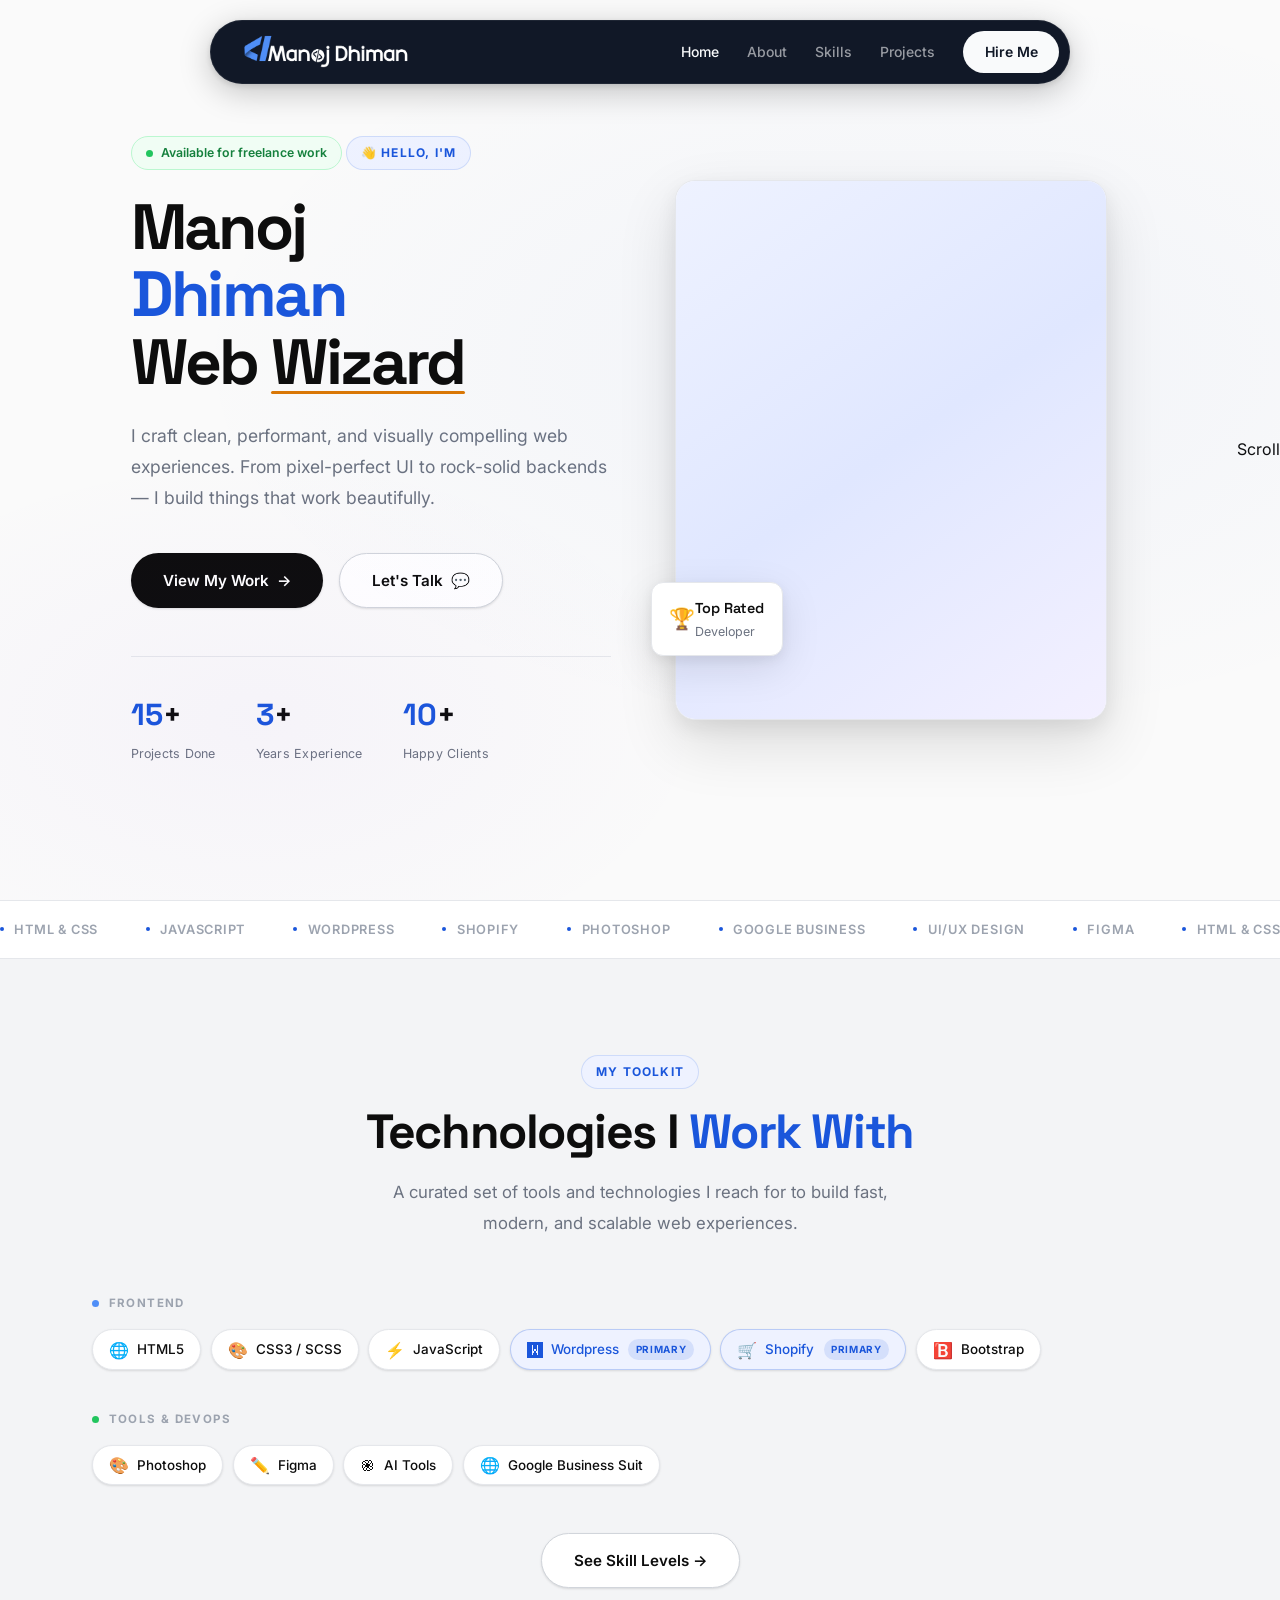
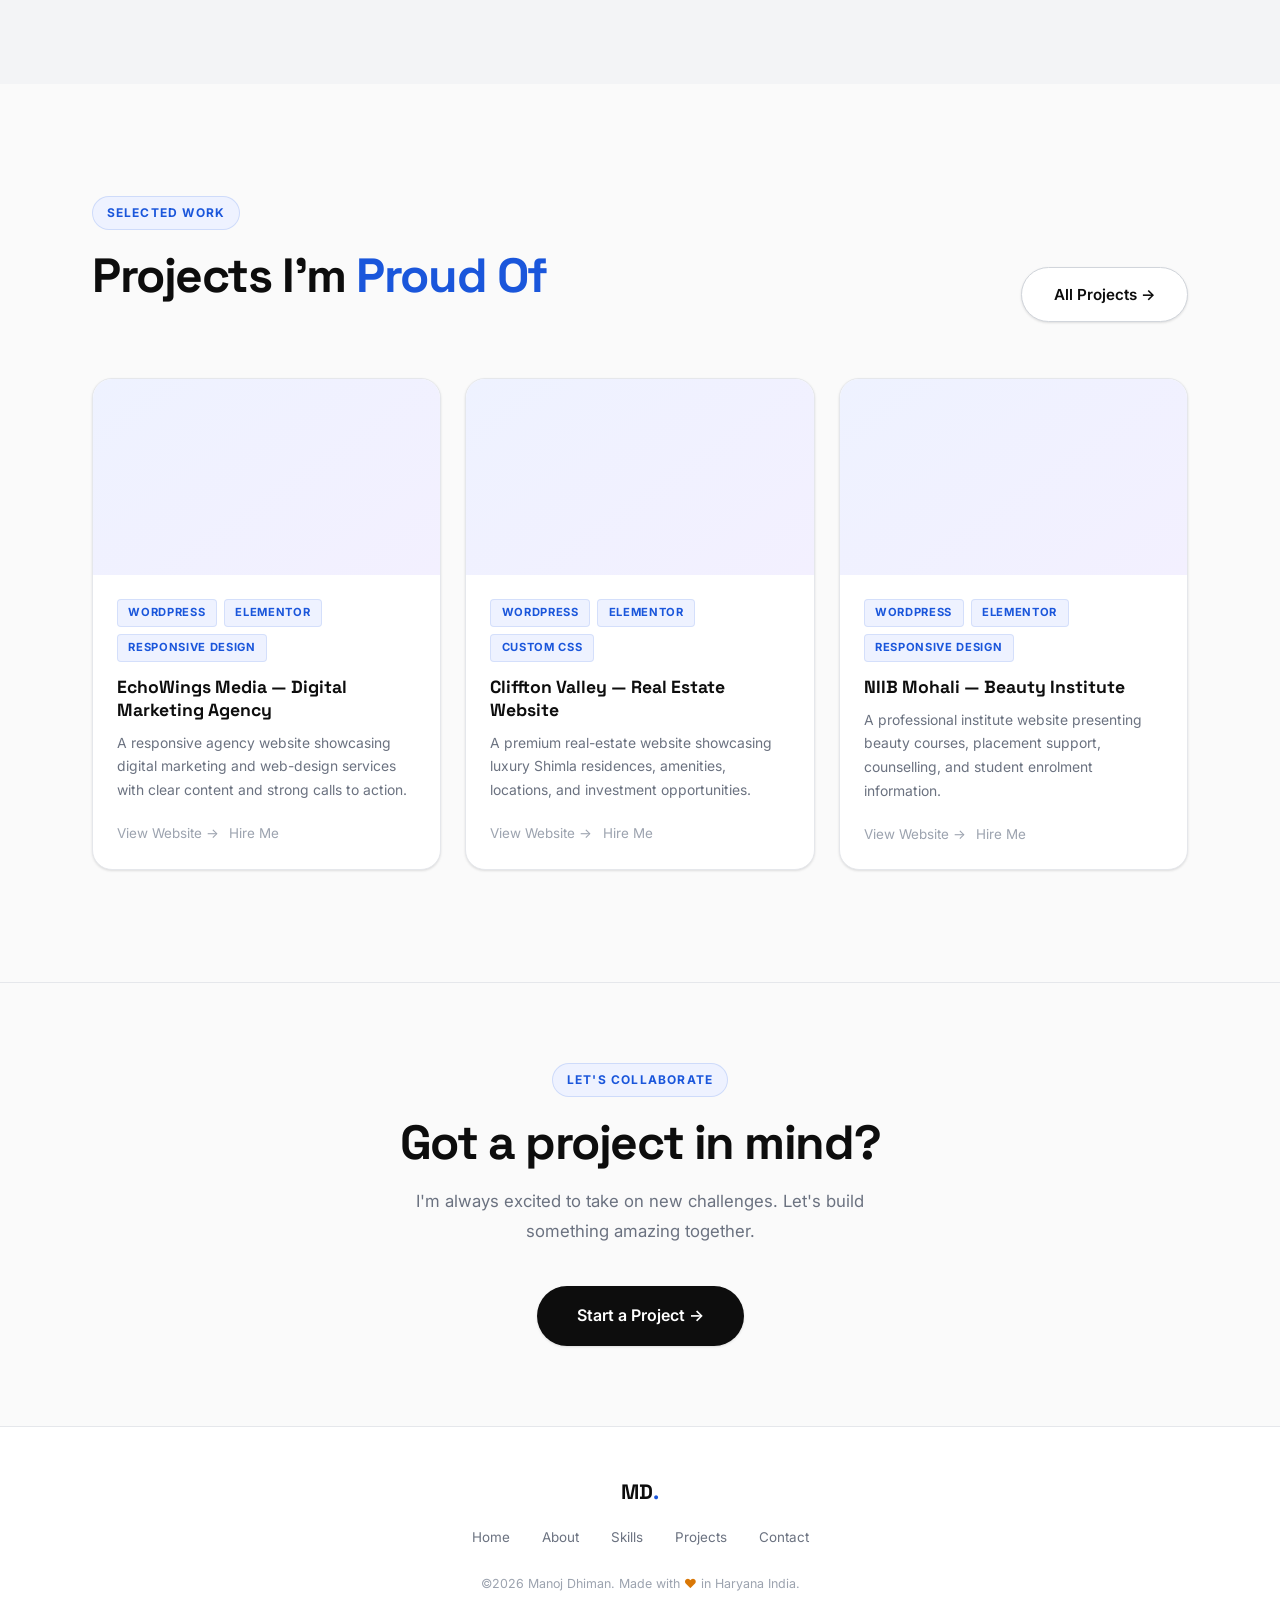
==== commit 3fc920cf: "Update index.html" ====
--- a/index.html
+++ b/index.html
@@ -44,14 +44,12 @@
   <div class="container">
     <div class="hero-grid">
       <div class="hero-content">
-        <div class="hero-btn">
         <div class="availability" data-reveal>
           <span class="availability-dot"></span>
           Available for freelance work
         </div>
         <div class="section-eyebrow hero-eyebrow" data-reveal data-reveal-delay="1">
           👋 Hello, I'm
-        </div>
         </div>
         <h1 class="hero-title" data-reveal data-reveal-delay="2">
           <span class="line">Manoj</span>
@@ -59,7 +57,7 @@
           <span class="line">Web <span class="underline-word">Wizard</span></span>
         </h1>
         <p class="hero-desc" data-reveal data-reveal-delay="3">
-          I craft clean, performant, and visually compelling web experiences. From pixel-perfect UI to rock-solid backends — I build things that work beautifully.
+        I craft clean, performant, and visually compelling web experiences. From pixel-perfect UI to rock-solid backends — I build things that work beautifully.
         </p>
         <div class="hero-actions" data-reveal data-reveal-delay="4">
           <a href="projects.html" class="btn-primary">View My Work <span>→</span></a>
@@ -81,16 +79,10 @@
         </div>
       </div>
 
-      <div class="hero-visual" data-reveal data-reveal-delay="3">
+      <div class="hero-visual" data-reveal="right" data-reveal-delay="3">
         <div class="hero-card gradient-border">
           <div class="hero-avatar-wrap">
-            <div class="hero-avatar-placeholder"><img src="White Logo.png" alt=""></div>
-          </div>
-        </div>
-        <div class="hero-floating-badge badge-1">
-          <div class="badge-icon">⚡</div>
-          <div class="badge-text">
-            <strong>Wordpress</strong>
+            <img src="Avatar.png" alt="">
           </div>
         </div>
         <div class="hero-floating-badge badge-2">
@@ -103,14 +95,17 @@
       </div>
     </div>
   </div>
-
+  <div class="hero-scroll-indicator">
+    <span>Scroll</span>
+    <div class="scroll-line"></div>
+  </div>
 </section>
 
 <!-- MARQUEE -->
 <div class="marquee-section">
   <div class="marquee-inner">
     <div class="marquee-track" aria-hidden>
-      <span class="marquee-item"><span class="marquee-dot"></span>HTML & CSS</span>
+      <span class="marquee-item"><span class="marquee-dot"></span>HTML &amp; CSS</span>
       <span class="marquee-item"><span class="marquee-dot"></span>JavaScript</span>
       <span class="marquee-item"><span class="marquee-dot"></span>Wordpress</span>
       <span class="marquee-item"><span class="marquee-dot"></span>Shopify</span>
@@ -120,7 +115,7 @@
       <span class="marquee-item"><span class="marquee-dot"></span>Figma</span>
     </div>
     <div class="marquee-track" aria-hidden>
-      <span class="marquee-item"><span class="marquee-dot"></span>HTML & CSS</span>
+      <span class="marquee-item"><span class="marquee-dot"></span>HTML &amp; CSS</span>
       <span class="marquee-item"><span class="marquee-dot"></span>JavaScript</span>
       <span class="marquee-item"><span class="marquee-dot"></span>Wordpress</span>
       <span class="marquee-item"><span class="marquee-dot"></span>Shopify</span>
@@ -188,15 +183,19 @@
       </div>
       <div class="tech-pills-row">
         <div class="tech-pill">
+          <span class="tech-pill-icon">🎨</span>
           <span class="tech-pill-name">Photoshop</span>
         </div>
         <div class="tech-pill">
+          <span class="tech-pill-icon">✏️</span>
           <span class="tech-pill-name">Figma</span>
         </div>
         <div class="tech-pill">
+          <span class="tech-pill-icon">֎</span>
           <span class="tech-pill-name">AI Tools</span>
         </div>
         <div class="tech-pill">
+          <span class="tech-pill-icon">🌐</span>
           <span class="tech-pill-name">Google Business Suit</span>
         </div>
       </div>
@@ -221,76 +220,71 @@
     </div>
 
     <div class="projects-grid">
-      <a href="project-detail.html" class="project-card featured" data-reveal>
+
+      <div class="project-card" data-reveal data-reveal-delay="1">
         <div class="project-img">
-          <div class="project-img-emoji">🛒</div>
-          <div class="project-img-overlay"></div>
-        </div>
-        <div class="project-body">
-          <div>
-            <div class="project-tags">
-              <span class="project-tag">React</span>
-              <span class="project-tag">Node.js</span>
-              <span class="project-tag">MongoDB</span>
-            </div>
-            <div class="project-title">ShopEase — E-Commerce Platform</div>
-          </div>
-          <div>
-            <p class="project-desc">A full-stack e-commerce app with cart, auth, payments and admin dashboard. Built for performance and scale.</p>
-            <div class="project-footer">
-              <div class="project-links">
-                <span class="project-link">⚙</span>
-                <span class="project-link">↗</span>
-              </div>
-              <div class="project-arrow">View Project →</div>
-            </div>
-          </div>
-        </div>
-      </a>
-
-      <a href="project-detail.html" class="project-card" data-reveal data-reveal-delay="1">
-        <div class="project-img" style="background: linear-gradient(145deg,#E0F2FE,#BAE6FD);">
-          <div class="project-img-emoji">📝</div>
-          <div class="project-img-overlay"></div>
+          <img src="Project Images/EchoWings Media.jpg" alt="">
         </div>
         <div class="project-body">
           <div class="project-tags">
-            <span class="project-tag">React</span>
-            <span class="project-tag">Firebase</span>
-          </div>
-          <div class="project-title">TaskFlow — Project Management App</div>
-          <p class="project-desc">Kanban-style task manager with real-time collaboration, drag-and-drop, and team workspaces.</p>
+            <span class="project-tag">Wordpress</span>
+            <span class="project-tag">Elementor</span>
+            <span class="project-tag">Responsive Design</span>
+          </div>
+          <div class="project-title">EchoWings Media — Digital Marketing Agency</div>
+          <p class="project-desc">A responsive agency website showcasing digital marketing and web-design services with clear content and strong calls to action.</p>
           <div class="project-footer">
             <div class="project-links">
-              <span class="project-link">⚙</span>
-              <span class="project-link">↗</span>
-            </div>
-            <div class="project-arrow">View →</div>
-          </div>
-        </div>
-      </a>
-
-      <a href="project-detail.html" class="project-card" data-reveal data-reveal-delay="2">
-        <div class="project-img" style="background: linear-gradient(145deg,#EDE9FE,#DDD6FE);">
-          <div class="project-img-emoji">💼</div>
-          <div class="project-img-overlay"></div>
+              <a href="https://echowingsmedia.com/" target="_blank" class="project-arrow">View Website →</a>
+              <a href="contact.html" class="project-arrow">Hire Me</a>
+          </div>
+          </div>
+        </div>
+      </div>
+
+      <div class="project-card" data-reveal data-reveal-delay="1">
+        <div class="project-img">
+          <img src="Project Images/Cliffton Valley.jpg" alt="">
         </div>
         <div class="project-body">
           <div class="project-tags">
-            <span class="project-tag">Next.js</span>
-            <span class="project-tag">Tailwind</span>
-          </div>
-          <div class="project-title">FreelanceHub — Job Platform</div>
-          <p class="project-desc">Connecting freelancers with clients. Features profiles, bidding, escrow payments and reviews.</p>
+            <span class="project-tag">Wordpress</span>
+            <span class="project-tag">Elementor</span>
+            <span class="project-tag">Custom Css</span>
+          </div>
+          <div class="project-title">Cliffton Valley — Real Estate Website</div>
+          <p class="project-desc">A premium real-estate website showcasing luxury Shimla residences, amenities, locations, and investment opportunities.</p>
           <div class="project-footer">
             <div class="project-links">
-              <span class="project-link">⚙</span>
-              <span class="project-link">↗</span>
-            </div>
-            <div class="project-arrow">View →</div>
-          </div>
-        </div>
-      </a>
+              <a href="https://clifftonvalley.com/" target="_blank" class="project-arrow">View Website →</a>
+              <a href="contact.html" class="project-arrow">Hire Me</a>
+          </div>
+          </div>
+        </div>
+      </div>
+
+      <div class="project-card" data-reveal data-reveal-delay="1">
+        <div class="project-img">
+          <img src="Project Images/NIIB.jpg" alt="">
+        </div>
+        <div class="project-body">
+          <div class="project-tags">
+            <span class="project-tag">Wordpress</span>
+            <span class="project-tag">Elementor</span>
+            <span class="project-tag">Responsive Design</span>
+          </div>
+          <div class="project-title">NIIB Mohali — Beauty Institute</div>
+          <p class="project-desc">A professional institute website presenting beauty courses, placement support, counselling, and student enrolment information.</p>
+          <div class="project-footer">
+            <div class="project-links">
+              <a href="https://niibinstitutemohali.com/" target="_blank" class="project-arrow">View Website →</a>
+              <a href="contact.html" class="project-arrow">Hire Me</a>
+          </div>
+          </div>
+        </div>
+      </div>
+
+      
     </div>
   </div>
 </section>
@@ -316,7 +310,7 @@
       <a href="projects.html">Projects</a>
       <a href="contact.html">Contact</a>
     </div>
-    <p class="footer-copy">© 2025 Manoj Dhiman. Made with <span>♥</span></p>
+    <p class="footer-copy">©2026 Manoj Dhiman. Made with <span>♥</span> in Haryana India.</p>
   </div>
 </footer>
 
--- a/style.css
+++ b/style.css
@@ -1,23 +1,32 @@
 /* ============================================
    MANOJ DHIMAN — PORTFOLIO DESIGN SYSTEM
+   THEME: PREMIUM LIGHT
    ============================================ */
 
 @import url('https://fonts.googleapis.com/css2?family=Space+Grotesk:wght@300;400;500;600;700&family=Inter:wght@300;400;500;600&display=swap');
 
 /* ---- TOKENS ---- */
 :root {
-  --bg:        #0A0F1E;
-  --bg-card:   #111827;
-  --bg-muted:  #0F172A;
-  --text:      #F0EDE6;
-  --text-muted:#8B97AE;
-  --accent:    #4F8EF7;
-  --accent2:   #F5A623;
-  --accent3:   #7C3AED;
-  --border:    rgba(255,255,255,0.07);
-  --radius:    12px;
-  --radius-lg: 20px;
-  --transition: 0.35s cubic-bezier(0.4,0,0.2,1);
+  --bg:           #FAFAFA;
+  --bg-card:      #FFFFFF;
+  --bg-muted:     #F3F4F6;
+  --bg-deep:      #EEEEF0;
+  --text:         #0D0D0D;
+  --text-muted:   #6B7280;
+  --text-light:   #9CA3AF;
+  --accent:       #1A56DB;
+  --accent-soft:  #EEF2FF;
+  --accent2:      #D97706;
+  --accent3:      #6D28D9;
+  --border:       #E5E7EB;
+  --border-strong:#D1D5DB;
+  --shadow-sm:    0 1px 3px rgba(0,0,0,0.07), 0 1px 2px rgba(0,0,0,0.05);
+  --shadow-md:    0 4px 16px rgba(0,0,0,0.08), 0 2px 6px rgba(0,0,0,0.05);
+  --shadow-lg:    0 12px 40px rgba(0,0,0,0.10), 0 4px 12px rgba(0,0,0,0.06);
+  --shadow-xl:    0 24px 60px rgba(0,0,0,0.12), 0 8px 20px rgba(0,0,0,0.07);
+  --radius:       12px;
+  --radius-lg:    20px;
+  --transition:   0.3s cubic-bezier(0.4,0,0.2,1);
   --font-display: 'Space Grotesk', sans-serif;
   --font-body:    'Inter', sans-serif;
 }
@@ -32,103 +41,75 @@
   font-size: 16px;
   line-height: 1.7;
   overflow-x: hidden;
-  cursor: none;
 }
 a { color: inherit; text-decoration: none; }
 img { max-width: 100%; display: block; }
 ul { list-style: none; }
 
-/* ---- CUSTOM CURSOR ---- */
-.cursor {
-  width: 12px; height: 12px;
-  background: var(--accent);
-  border-radius: 50%;
-  position: fixed;
-  top: 0; left: 0;
-  pointer-events: none;
-  z-index: 9999;
-  transition: transform 0.1s ease;
-  mix-blend-mode: screen;
-}
-.cursor-follower {
-  width: 36px; height: 36px;
-  border: 1.5px solid rgba(79,142,247,0.5);
-  border-radius: 50%;
-  position: fixed;
-  top: 0; left: 0;
-  pointer-events: none;
-  z-index: 9998;
-  transition: transform 0.25s ease, width 0.3s, height 0.3s, border-color 0.3s;
-}
-.cursor-follower.hovered {
-  width: 60px; height: 60px;
-  border-color: var(--accent2);
-  background: rgba(245,166,35,0.05);
-}
-@media (hover: none) { .cursor, .cursor-follower { display: none; } }
-
-/* ---- ORBS / BACKGROUND GLOWS ---- */
-.orb {
-  position: absolute;
-  border-radius: 50%;
-  pointer-events: none;
-  filter: blur(80px);
-  opacity: 0.18;
-}
-.orb-1 { width: 500px; height: 500px; background: var(--accent3); top: -100px; right: -150px; }
-.orb-2 { width: 400px; height: 400px; background: var(--accent); bottom: 0; left: -100px; }
+
 
 /* ---- NAVBAR ---- */
 .navbar {
-  position: fixed; top: 0; left: 0; right: 0;
+  position: fixed; top: 1.25rem; left: 50%; transform: translateX(-50%);
   z-index: 1000;
-  padding: 1.2rem 2rem;
+  width: calc(100% - 3rem);
+  max-width: 860px;
+  padding: 0.6rem 0.6rem 0.6rem 1.6rem;
   display: flex; align-items: center; justify-content: space-between;
-  background: rgba(10,15,30,0.7);
+  background: #111827;
+  border-radius: 100px;
+  border: 1px solid rgba(255,255,255,0.06);
+  box-shadow: 0 8px 32px rgba(0,0,0,0.22), 0 2px 6px rgba(0,0,0,0.12);
+  transition: top var(--transition), box-shadow var(--transition);
+}
+.navbar.scrolled {
+  top: 0.75rem;
+  background: rgba(17,24,39,0.97);
   backdrop-filter: blur(18px);
-  border-bottom: 1px solid var(--border);
-  transition: var(--transition);
-}
-.navbar.scrolled { padding: 0.8rem 2rem; }
+  box-shadow: 0 12px 40px rgba(0,0,0,0.28);
+}
 .nav-logo {
   font-family: var(--font-display);
-  font-size: 1.3rem; font-weight: 700;
-  letter-spacing: -0.02em;
-}
-.nav-logo span { color: var(--accent); }
-.nav-links { display: flex; align-items: center; gap: 2rem; }
+  font-size: 1.2rem; font-weight: 700;
+  letter-spacing: -0.02em; color: #F9FAFB;
+}
+
+a.nav-logo img {
+    width: 40%;
+}
+
+.nav-logo span { color: #60A5FA; }
+.nav-links { display: flex; align-items: center; gap: 1.75rem; }
 .nav-links a {
-  font-size: 0.88rem; font-weight: 500; letter-spacing: 0.02em;
-  color: var(--text-muted);
+  font-size: 0.875rem; font-weight: 500;
+  color: rgba(249,250,251,0.58);
   transition: color var(--transition);
-  position: relative;
-}
-.nav-links a::after {
-  content: ''; position: absolute; bottom: -4px; left: 0;
-  width: 0; height: 1.5px; background: var(--accent);
-  transition: width var(--transition);
-}
-.nav-links a:hover, .nav-links a.active { color: var(--text); }
-.nav-links a:hover::after, .nav-links a.active::after { width: 100%; }
+  white-space: nowrap;
+}
+.nav-links a::after { display: none; }
+.nav-links a:hover, .nav-links a.active { color: #F9FAFB; }
 .nav-cta {
-  background: var(--accent);
-  color: #fff !important;
-  padding: 0.55rem 1.3rem;
-  border-radius: 100px;
+  background: #F9FAFB !important;
+  color: #111827 !important;
+  padding: 0.58rem 1.35rem !important;
+  border-radius: 100px !important;
   font-weight: 600 !important;
-  font-size: 0.85rem !important;
-  transition: background var(--transition), transform var(--transition);
+  font-size: 0.875rem !important;
+  transition: background var(--transition), box-shadow var(--transition) !important;
+  white-space: nowrap; flex-shrink: 0;
 }
 .nav-cta::after { display: none !important; }
-.nav-cta:hover { background: #6ba3ff; transform: translateY(-1px); }
+.nav-cta:hover {
+  background: #fff !important;
+  box-shadow: 0 0 0 3px rgba(249,250,251,0.15) !important;
+}
 .nav-hamburger {
   display: none; flex-direction: column; gap: 5px;
-  cursor: pointer; padding: 4px;
+  cursor: pointer; padding: 4px; margin-right: 0.4rem;
 }
 .nav-hamburger span {
-  display: block; width: 24px; height: 2px;
-  background: var(--text);
-  border-radius: 2px;
+  display: block; width: 22px; height: 2px;
+  background: #F9FAFB; border-radius: 2px;
   transition: var(--transition);
 }
 .nav-hamburger.open span:nth-child(1) { transform: rotate(45deg) translate(5px,5px); }
@@ -137,13 +118,18 @@
 .mobile-menu {
   display: none;
   position: fixed; top: 0; left: 0; right: 0; bottom: 0;
-  background: var(--bg);
-  z-index: 999;
+  background: var(--bg-card); z-index: 999;
   flex-direction: column; align-items: center; justify-content: center; gap: 2rem;
 }
 .mobile-menu.open { display: flex; }
-.mobile-menu a { font-size: 1.8rem; font-family: var(--font-display); font-weight: 700; }
-.mobile-menu .nav-cta { font-size: 1.1rem !important; padding: 0.8rem 2rem; }
+.mobile-menu a { font-size: 1.8rem; font-family: var(--font-display); font-weight: 700; color: var(--text); }
+.mobile-menu .nav-cta {
+  font-size: 1.1rem !important; padding: 0.8rem 2.5rem !important;
+  background: var(--text) !important; color: #fff !important;
+}
+@media (max-width: 700px) {
+  .navbar { width: calc(100% - 2rem); top: 0.85rem; padding: 0.58rem 0.58rem 0.58rem 1.2rem; }
+}
 
 /* ---- SECTION BASE ---- */
 section { padding: 7rem 0; position: relative; }
@@ -151,18 +137,18 @@
 
 .section-eyebrow {
   display: inline-flex; align-items: center; gap: 0.5rem;
-  font-size: 0.78rem; font-weight: 600; letter-spacing: 0.12em;
+  font-size: 0.75rem; font-weight: 700; letter-spacing: 0.1em;
   text-transform: uppercase; color: var(--accent);
-  background: rgba(79,142,247,0.1);
+  background: var(--accent-soft);
   padding: 0.35rem 0.85rem; border-radius: 100px;
-  border: 1px solid rgba(79,142,247,0.2);
+  border: 1px solid rgba(26,86,219,0.15);
   margin-bottom: 1.2rem;
 }
 .section-title {
   font-family: var(--font-display);
   font-size: clamp(2rem, 4vw, 3rem);
-  font-weight: 700; line-height: 1.15;
-  letter-spacing: -0.03em;
+  font-weight: 700; line-height: 1.12;
+  letter-spacing: -0.03em; color: var(--text);
   margin-bottom: 1.2rem;
 }
 .section-title em { font-style: normal; color: var(--accent); }
@@ -172,8 +158,8 @@
 
 /* ---- SCROLL REVEAL ---- */
 [data-reveal] {
-  opacity: 0; transform: translateY(30px);
-  transition: opacity 0.7s cubic-bezier(0.4,0,0.2,1), transform 0.7s cubic-bezier(0.4,0,0.2,1);
+  opacity: 0; transform: translateY(28px);
+  transition: opacity 0.65s cubic-bezier(0.4,0,0.2,1), transform 0.65s cubic-bezier(0.4,0,0.2,1);
 }
 [data-reveal].revealed { opacity: 1; transform: none; }
 [data-reveal-delay="1"] { transition-delay: 0.1s; }
@@ -186,7 +172,15 @@
 .hero {
   min-height: 100vh; display: flex; align-items: center;
   position: relative; overflow: hidden;
-  padding-top: 5rem;
+  padding-top: 7rem;
+  background: #FAFAFA;
+}
+.hero::before {
+  content: '';
+  position: absolute; inset: 0;
+  background: radial-gradient(ellipse 80% 60% at 70% 40%, rgba(26,86,219,0.04) 0%, transparent 70%),
+              radial-gradient(ellipse 60% 50% at 20% 80%, rgba(109,40,217,0.03) 0%, transparent 60%);
+  pointer-events: none;
 }
 .hero-grid {
   display: grid; grid-template-columns: 1fr 0.9fr;
@@ -195,51 +189,66 @@
 .hero-eyebrow { margin-bottom: 1.5rem; }
 .hero-title {
   font-family: var(--font-display);
-  font-size: clamp(2.8rem, 5vw, 4.5rem);
-  font-weight: 700; line-height: 1.08;
-  letter-spacing: -0.04em; margin-bottom: 1.5rem;
-}
+  font-size: clamp(2.8rem, 5vw, 4.6rem);
+  font-weight: 700; line-height: 1.06;
+  letter-spacing: -0.04em; margin-bottom: 1.5rem; color: var(--text);
+}
+
+.hero-btn {
+    display: flex;
+    flex-direction: column;
+    align-items: flex-start;
+    gap: 0px;
+}
+
 .hero-title .line { display: block; }
 .hero-title .accent-word { color: var(--accent); }
 .hero-title .underline-word { position: relative; display: inline-block; }
 .hero-title .underline-word::after {
   content: '';
-  position: absolute; bottom: 4px; left: 0; right: 0;
-  height: 3px; background: var(--accent2);
+  position: absolute; bottom: 3px; left: 0; right: 0;
+  height: 3px;
+  background: var(--accent2);
   border-radius: 2px;
 }
-.hero-desc { color: var(--text-muted); font-size: 1.1rem; margin-bottom: 2.5rem; max-width: 480px; }
+.hero-desc { color: var(--text-muted); font-size: 1.1rem; margin-bottom: 2.5rem; max-width: 480px; line-height: 1.75; }
 .hero-actions { display: flex; gap: 1rem; flex-wrap: wrap; }
 .btn-primary {
-  background: var(--accent); color: #fff;
+  background: var(--text); color: #fff;
   padding: 0.85rem 2rem; border-radius: 100px;
   font-weight: 600; font-size: 0.95rem;
   display: inline-flex; align-items: center; gap: 0.5rem;
   transition: background var(--transition), transform var(--transition), box-shadow var(--transition);
-  box-shadow: 0 0 0 rgba(79,142,247,0);
+  box-shadow: var(--shadow-sm);
 }
 .btn-primary:hover {
-  background: #6ba3ff; transform: translateY(-2px);
-  box-shadow: 0 8px 30px rgba(79,142,247,0.35);
+  background: #1a1a1a; transform: translateY(-2px);
+  box-shadow: var(--shadow-lg);
 }
 .btn-secondary {
-  border: 1.5px solid var(--border);
+  border: 1.5px solid var(--border-strong);
   color: var(--text); padding: 0.85rem 2rem;
   border-radius: 100px; font-weight: 600; font-size: 0.95rem;
   display: inline-flex; align-items: center; gap: 0.5rem;
-  transition: border-color var(--transition), background var(--transition), transform var(--transition);
-}
-.btn-secondary:hover { border-color: var(--accent); background: rgba(79,142,247,0.07); transform: translateY(-2px); }
+  background: var(--bg-card);
+  transition: border-color var(--transition), background var(--transition), transform var(--transition), box-shadow var(--transition);
+  box-shadow: var(--shadow-sm);
+}
+.btn-secondary:hover {
+  border-color: var(--accent); color: var(--accent);
+  background: var(--accent-soft); transform: translateY(-2px);
+  box-shadow: var(--shadow-md);
+}
 .hero-stats {
   display: flex; gap: 2.5rem; margin-top: 3rem; padding-top: 2rem;
   border-top: 1px solid var(--border);
 }
 .stat-num {
   font-family: var(--font-display);
-  font-size: 1.8rem; font-weight: 700; color: var(--text);
+  font-size: 1.9rem; font-weight: 700; color: var(--text);
 }
 .stat-num span { color: var(--accent); }
-.stat-label { font-size: 0.8rem; color: var(--text-muted); margin-top: 0.15rem; }
+.stat-label { font-size: 0.78rem; color: var(--text-muted); margin-top: 0.1rem; letter-spacing: 0.02em; }
 
 /* Hero Visual */
 .hero-visual { position: relative; }
@@ -247,12 +256,12 @@
   background: var(--bg-card);
   border: 1px solid var(--border);
   border-radius: var(--radius-lg);
-  overflow: hidden;
-  position: relative;
+  overflow: hidden; position: relative;
+  box-shadow: var(--shadow-xl);
 }
 .hero-avatar-wrap {
   width: 100%; aspect-ratio: 4/5;
-  background: linear-gradient(135deg, #1a2340 0%, #0f172a 50%, #1a1035 100%);
+  background: linear-gradient(145deg, #EEF2FF 0%, #E0E7FF 50%, #F3F0FF 100%);
   display: flex; align-items: center; justify-content: center;
   position: relative; overflow: hidden;
 }
@@ -261,66 +270,54 @@
   background: linear-gradient(135deg, var(--accent), var(--accent3));
   display: flex; align-items: center; justify-content: center;
   font-family: var(--font-display); font-size: 3rem; font-weight: 700; color: #fff;
-}
-.hero-card-overlay {
-  position: absolute; bottom: 0; left: 0; right: 0;
-  padding: 1.5rem;
-  background: linear-gradient(to top, rgba(10,15,30,0.95) 0%, transparent 100%);
-}
+  box-shadow: 0 16px 48px rgba(26,86,219,0.25);
+}
+
 .hero-card-tag {
-  font-size: 0.75rem; color: var(--accent); font-weight: 600; letter-spacing: 0.08em;
-  text-transform: uppercase; margin-bottom: 0.4rem;
+  font-size: 0.72rem; color: var(--accent); font-weight: 700; letter-spacing: 0.1em;
+  text-transform: uppercase; margin-bottom: 0.35rem;
 }
 .hero-card-name {
-  font-family: var(--font-display); font-size: 1.3rem; font-weight: 700;
+  font-family: var(--font-display); font-size: 1.25rem; font-weight: 700; color: var(--text);
 }
 .hero-floating-badge {
   position: absolute;
   background: var(--bg-card); border: 1px solid var(--border);
   border-radius: var(--radius); padding: 0.8rem 1.1rem;
-  display: flex; align-items: center; gap: 0.7rem;
-  box-shadow: 0 20px 60px rgba(0,0,0,0.4);
+  display: flex; align-items: center;
+  box-shadow: var(--shadow-lg);
   animation: float 3s ease-in-out infinite;
 }
 .hero-floating-badge.badge-1 { top: 1.5rem; right: -1.5rem; }
 .hero-floating-badge.badge-2 { bottom: 4rem; left: -1.5rem; animation-delay: -1.5s; }
 .badge-icon { font-size: 1.3rem; }
-.badge-text { font-size: 0.78rem; }
-.badge-text strong { display: block; font-weight: 600; font-size: 0.9rem; font-family: var(--font-display); }
+.badge-text { font-size: 0.78rem; color: var(--text-muted); }
+.badge-text strong { display: block; font-weight: 600; font-size: 0.9rem; font-family: var(--font-display); color: var(--text); }
 @keyframes float {
   0%, 100% { transform: translateY(0); }
   50% { transform: translateY(-8px); }
 }
-.hero-scroll-indicator {
-  position: absolute; bottom: 2.5rem; left: 50%; transform: translateX(-50%);
-  display: flex; flex-direction: column; align-items: center; gap: 0.5rem;
-  color: var(--text-muted); font-size: 0.75rem; letter-spacing: 0.1em; text-transform: uppercase;
-  animation: bounce 2s infinite;
-}
-.scroll-line {
-  width: 1px; height: 40px;
-  background: linear-gradient(to bottom, var(--text-muted), transparent);
-}
-@keyframes bounce {
-  0%, 100% { transform: translateX(-50%) translateY(0); }
-  50% { transform: translateX(-50%) translateY(6px); }
-}
+
 
 /* ---- MARQUEE ---- */
-.marquee-section { padding: 0; overflow: hidden; border-top: 1px solid var(--border); border-bottom: 1px solid var(--border); }
-.marquee-inner { display: flex; align-items: center; padding: 1.2rem 0; white-space: nowrap; }
+.marquee-section {
+  padding: 0; overflow: hidden;
+  border-top: 1px solid var(--border);
+  border-bottom: 1px solid var(--border);
+  background: var(--bg-card);
+}
+.marquee-inner { display: flex; align-items: center; padding: 1.1rem 0; white-space: nowrap; }
 .marquee-track {
   display: flex; gap: 3rem; align-items: center;
-  animation: marquee 22s linear infinite;
-  flex-shrink: 0;
+  animation: marquee 22s linear infinite; flex-shrink: 0;
 }
 .marquee-track:nth-child(2) { margin-left: 3rem; }
 .marquee-item {
-  display: flex; align-items: center; gap: 0.7rem;
-  font-size: 0.85rem; font-weight: 600; color: var(--text-muted);
-  letter-spacing: 0.03em; text-transform: uppercase;
-}
-.marquee-dot { width: 5px; height: 5px; border-radius: 50%; background: var(--accent); flex-shrink: 0; }
+  display: flex; align-items: center; gap: 0.65rem;
+  font-size: 0.8rem; font-weight: 600; color: var(--text-light);
+  letter-spacing: 0.06em; text-transform: uppercase;
+}
+.marquee-dot { width: 4px; height: 4px; border-radius: 50%; background: var(--accent); flex-shrink: 0; }
 @keyframes marquee {
   from { transform: translateX(0); }
   to { transform: translateX(-100%); }
@@ -331,74 +328,82 @@
 .about-img-wrap { position: relative; }
 .about-img {
   width: 100%; aspect-ratio: 3/4;
-  background: linear-gradient(135deg, #1a2340, #111827);
+  background: linear-gradient(145deg, #EEF2FF, #F3F0FF);
   border-radius: var(--radius-lg);
   border: 1px solid var(--border);
   display: flex; align-items: center; justify-content: center;
   position: relative; overflow: hidden;
+  box-shadow: var(--shadow-lg);
 }
 .about-img-placeholder {
   width: 110px; height: 110px; border-radius: 50%;
   background: linear-gradient(135deg, var(--accent), var(--accent3));
   display: flex; align-items: center; justify-content: center;
   font-family: var(--font-display); font-size: 2.5rem; font-weight: 700; color: #fff;
+  box-shadow: 0 12px 40px rgba(26,86,219,0.22);
 }
 .about-img-accent {
   position: absolute; bottom: -1px; left: -1px; right: -1px;
-  height: 50%; background: linear-gradient(to top, var(--bg-card), transparent);
-}
-.about-tag-row { display: flex; gap: 0.7rem; flex-wrap: wrap; margin-top: 1.5rem; }
+  height: 45%; background: linear-gradient(to top, rgba(255,255,255,0.95), transparent);
+}
+.about-tag-row { display: flex; gap: 0.6rem; flex-wrap: wrap; margin-top: 1.5rem; }
 .about-tag {
-  background: rgba(79,142,247,0.08); border: 1px solid rgba(79,142,247,0.2);
-  color: var(--accent); border-radius: 100px; font-size: 0.8rem;
-  padding: 0.3rem 0.9rem; font-weight: 500;
+  background: var(--accent-soft); border: 1px solid rgba(26,86,219,0.15);
+  color: var(--accent); border-radius: 100px; font-size: 0.78rem;
+  padding: 0.28rem 0.85rem; font-weight: 600;
 }
 .about-content .section-title { margin-bottom: 1.5rem; }
-.about-para { color: var(--text-muted); margin-bottom: 1.2rem; }
+.about-para { color: var(--text-muted); margin-bottom: 1.2rem; line-height: 1.8; }
 .about-highlights { display: grid; grid-template-columns: 1fr 1fr; gap: 1rem; margin: 2rem 0; }
 .highlight-card {
   background: var(--bg-card); border: 1px solid var(--border);
-  border-radius: var(--radius); padding: 1.2rem;
-  transition: border-color var(--transition), transform var(--transition);
-}
-.highlight-card:hover { border-color: rgba(79,142,247,0.4); transform: translateY(-2px); }
+  border-radius: var(--radius); padding: 1.25rem;
+  box-shadow: var(--shadow-sm);
+  transition: border-color var(--transition), transform var(--transition), box-shadow var(--transition);
+}
+.highlight-card:hover {
+  border-color: rgba(26,86,219,0.3);
+  transform: translateY(-2px);
+  box-shadow: var(--shadow-md);
+}
 .highlight-icon { font-size: 1.5rem; margin-bottom: 0.6rem; }
-.highlight-title { font-family: var(--font-display); font-size: 0.95rem; font-weight: 600; margin-bottom: 0.3rem; }
-.highlight-text { font-size: 0.82rem; color: var(--text-muted); }
+.highlight-title { font-family: var(--font-display); font-size: 0.93rem; font-weight: 700; margin-bottom: 0.3rem; color: var(--text); }
+.highlight-text { font-size: 0.82rem; color: var(--text-muted); line-height: 1.6; }
 
 /* ---- SKILLS ---- */
 .skills-header { text-align: center; margin-bottom: 4rem; }
 .skills-header .section-sub { margin: 0 auto; }
-.skills-categories { display: flex; gap: 0.75rem; flex-wrap: wrap; justify-content: center; margin-bottom: 3rem; }
+.skills-categories { display: flex; gap: 0.65rem; flex-wrap: wrap; justify-content: center; margin-bottom: 3rem; }
 .skills-tab {
-  padding: 0.5rem 1.2rem; border-radius: 100px; font-size: 0.85rem; font-weight: 500;
-  border: 1.5px solid var(--border); color: var(--text-muted);
-  cursor: pointer; transition: var(--transition); background: transparent;
+  padding: 0.5rem 1.2rem; border-radius: 100px; font-size: 0.84rem; font-weight: 500;
+  border: 1.5px solid var(--border-strong); color: var(--text-muted);
+  cursor: pointer; transition: var(--transition); background: var(--bg-card);
 }
 .skills-tab.active, .skills-tab:hover {
-  border-color: var(--accent); color: var(--text); background: rgba(79,142,247,0.1);
+  border-color: var(--accent); color: var(--accent); background: var(--accent-soft);
 }
 .skills-grid { display: grid; grid-template-columns: repeat(auto-fill, minmax(200px, 1fr)); gap: 1.2rem; }
 .skill-card {
   background: var(--bg-card); border: 1px solid var(--border);
   border-radius: var(--radius); padding: 1.5rem;
   display: flex; flex-direction: column; gap: 0.8rem;
+  box-shadow: var(--shadow-sm);
   transition: border-color var(--transition), transform var(--transition), box-shadow var(--transition);
 }
 .skill-card:hover {
-  border-color: rgba(79,142,247,0.4);
+  border-color: rgba(26,86,219,0.3);
   transform: translateY(-3px);
-  box-shadow: 0 12px 40px rgba(0,0,0,0.3);
+  box-shadow: var(--shadow-md);
 }
 .skill-icon { font-size: 2rem; }
-.skill-name { font-family: var(--font-display); font-weight: 600; font-size: 0.95rem; }
-.skill-bar { height: 4px; background: var(--border); border-radius: 2px; overflow: hidden; }
+.skill-name { font-family: var(--font-display); font-weight: 600; font-size: 0.95rem; color: var(--text); }
+.skill-bar { height: 3px; background: var(--border); border-radius: 2px; overflow: hidden; }
 .skill-bar-fill {
   height: 100%; border-radius: 2px;
   background: linear-gradient(90deg, var(--accent), var(--accent3));
   width: 0%; transition: width 1.2s cubic-bezier(0.4,0,0.2,1);
 }
-.skill-level { font-size: 0.75rem; color: var(--text-muted); font-weight: 500; }
+.skill-level { font-size: 0.74rem; color: var(--text-light); font-weight: 500; }
 
 /* ---- EDUCATION ---- */
 .education-section { background: var(--bg-muted); }
@@ -407,32 +412,29 @@
   content: ''; position: absolute; left: 20px; top: 0; bottom: 0;
   width: 1px; background: linear-gradient(to bottom, var(--accent), transparent);
 }
-.edu-item {
-  display: flex; gap: 2rem; padding: 0 0 3rem 0;
-  position: relative;
-}
+.edu-item { display: flex; gap: 2rem; padding: 0 0 3rem 0; position: relative; }
 .edu-item:last-child { padding-bottom: 0; }
 .edu-dot {
   width: 40px; height: 40px; border-radius: 50%;
   background: var(--bg-card); border: 2px solid var(--accent);
   display: flex; align-items: center; justify-content: center;
-  flex-shrink: 0; z-index: 1;
-  font-size: 1rem;
-  box-shadow: 0 0 20px rgba(79,142,247,0.3);
+  flex-shrink: 0; z-index: 1; font-size: 1rem;
+  box-shadow: 0 0 0 4px var(--accent-soft);
 }
 .edu-content {
   background: var(--bg-card); border: 1px solid var(--border);
   border-radius: var(--radius); padding: 1.5rem; flex: 1;
-  transition: border-color var(--transition);
-}
-.edu-content:hover { border-color: rgba(79,142,247,0.3); }
+  box-shadow: var(--shadow-sm);
+  transition: border-color var(--transition), box-shadow var(--transition);
+}
+.edu-content:hover { border-color: rgba(26,86,219,0.25); box-shadow: var(--shadow-md); }
 .edu-year {
-  font-size: 0.75rem; font-weight: 600; color: var(--accent);
+  font-size: 0.72rem; font-weight: 700; color: var(--accent);
   text-transform: uppercase; letter-spacing: 0.1em; margin-bottom: 0.5rem;
 }
-.edu-degree { font-family: var(--font-display); font-size: 1.1rem; font-weight: 700; margin-bottom: 0.3rem; }
-.edu-school { color: var(--text-muted); font-size: 0.9rem; margin-bottom: 0.7rem; }
-.edu-desc { font-size: 0.85rem; color: var(--text-muted); line-height: 1.7; }
+.edu-degree { font-family: var(--font-display); font-size: 1.05rem; font-weight: 700; margin-bottom: 0.3rem; color: var(--text); }
+.edu-school { color: var(--text-muted); font-size: 0.88rem; margin-bottom: 0.7rem; }
+.edu-desc { font-size: 0.84rem; color: var(--text-muted); line-height: 1.7; }
 
 /* ---- PROJECTS ---- */
 .projects-header { display: flex; align-items: flex-end; justify-content: space-between; gap: 2rem; margin-bottom: 3.5rem; flex-wrap: wrap; }
@@ -440,150 +442,139 @@
 .project-card {
   background: var(--bg-card); border: 1px solid var(--border);
   border-radius: var(--radius-lg); overflow: hidden;
+  box-shadow: var(--shadow-sm);
   transition: border-color var(--transition), transform var(--transition), box-shadow var(--transition);
   cursor: pointer; display: block;
 }
 .project-card:hover {
-  border-color: rgba(79,142,247,0.3);
+  border-color: rgba(26,86,219,0.25);
   transform: translateY(-5px);
-  box-shadow: 0 20px 60px rgba(0,0,0,0.4);
+  box-shadow: var(--shadow-xl);
 }
 .project-img {
   width: 100%; aspect-ratio: 16/9;
-  background: linear-gradient(135deg, #1a2340, #1a1035);
+  background: linear-gradient(145deg, #EEF2FF, #F3F0FF);
   position: relative; overflow: hidden;
   display: flex; align-items: center; justify-content: center;
 }
 .project-img-emoji { font-size: 3.5rem; }
 .project-img-overlay {
   position: absolute; inset: 0;
-  background: linear-gradient(135deg, rgba(79,142,247,0.2), rgba(124,58,237,0.2));
+  background: linear-gradient(135deg, rgba(26,86,219,0.08), rgba(109,40,217,0.08));
   opacity: 0; transition: opacity var(--transition);
 }
 .project-card:hover .project-img-overlay { opacity: 1; }
 .project-body { padding: 1.5rem; }
-.project-tags { display: flex; gap: 0.5rem; flex-wrap: wrap; margin-bottom: 1rem; }
+.project-tags { display: flex; gap: 0.45rem; flex-wrap: wrap; margin-bottom: 0.9rem; }
 .project-tag {
-  font-size: 0.72rem; font-weight: 600; text-transform: uppercase; letter-spacing: 0.06em;
-  padding: 0.25rem 0.7rem; border-radius: 4px;
-  background: rgba(79,142,247,0.1); color: var(--accent);
+  font-size: 0.7rem; font-weight: 700; text-transform: uppercase; letter-spacing: 0.06em;
+  padding: 0.22rem 0.65rem; border-radius: 4px;
+  background: var(--accent-soft); color: var(--accent);
+  border: 1px solid rgba(26,86,219,0.12);
 }
 .project-title {
-  font-family: var(--font-display); font-size: 1.15rem; font-weight: 700;
-  margin-bottom: 0.6rem; line-height: 1.3;
-}
-.project-desc { font-size: 0.88rem; color: var(--text-muted); margin-bottom: 1.2rem; line-height: 1.7; }
+  font-family: var(--font-display); font-size: 1.1rem; font-weight: 700;
+  margin-bottom: 0.6rem; line-height: 1.3; color: var(--text);
+}
+.project-desc { font-size: 0.87rem; color: var(--text-muted); margin-bottom: 1.2rem; line-height: 1.7; }
 .project-footer { display: flex; align-items: center; justify-content: space-between; }
-.project-links { display: flex; gap: 0.75rem; }
+.project-links { display: flex; gap: 0.65rem; }
 .project-link {
-  width: 36px; height: 36px; border-radius: 50%;
+  width: 34px; height: 34px; border-radius: 50%;
   border: 1px solid var(--border); background: var(--bg);
   display: flex; align-items: center; justify-content: center;
-  font-size: 0.85rem; color: var(--text-muted);
+  font-size: 0.82rem; color: var(--text-muted);
   transition: border-color var(--transition), color var(--transition), background var(--transition);
 }
-.project-link:hover { border-color: var(--accent); color: var(--accent); background: rgba(79,142,247,0.1); }
+.project-link:hover { border-color: var(--accent); color: var(--accent); background: var(--accent-soft); }
 .project-arrow {
-  font-size: 0.85rem; color: var(--text-muted);
+  font-size: 0.84rem; color: var(--text-light);
   transition: color var(--transition), transform var(--transition);
   display: flex; align-items: center; gap: 0.3rem;
 }
 .project-card:hover .project-arrow { color: var(--accent); transform: translateX(4px); }
 .project-card.featured { grid-column: 1 / -1; }
-.project-card.featured .project-img { aspect-ratio: 21/8; }
+.project-card.featured .project-img {
+  aspect-ratio: 21/8;
+  background: linear-gradient(145deg, #EEF2FF, #E0E7FF);
+}
 .project-card.featured .project-body { display: grid; grid-template-columns: 1fr 1fr; gap: 2rem; align-items: end; }
 .project-card.featured .project-desc { margin-bottom: 0; }
 
 /* ---- CONTACT ---- */
-.contact-grid { display: grid; grid-template-columns: 1fr 1.2fr; gap: 5rem; align-items: start; }
-.contact-info-cards { display: flex; flex-direction: column; gap: 1rem; margin-top: 2rem; }
+.contact-info-cards { display: grid; grid-template-columns: 1fr 1fr; gap: 1rem; margin-top: 2rem; }
 .contact-info-card {
   display: flex; align-items: center; gap: 1rem;
   background: var(--bg-card); border: 1px solid var(--border);
   border-radius: var(--radius); padding: 1.1rem 1.3rem;
-  transition: border-color var(--transition);
-}
-.contact-info-card:hover { border-color: rgba(79,142,247,0.3); }
+  box-shadow: var(--shadow-sm);
+  transition: border-color var(--transition), box-shadow var(--transition);
+}
+.contact-info-card:hover { border-color: rgba(26,86,219,0.25); box-shadow: var(--shadow-md); }
 .contact-info-icon {
   width: 42px; height: 42px; border-radius: 10px;
-  background: rgba(79,142,247,0.1); border: 1px solid rgba(79,142,247,0.2);
+  background: var(--accent-soft); border: 1px solid rgba(26,86,219,0.15);
   display: flex; align-items: center; justify-content: center;
   font-size: 1.1rem; flex-shrink: 0;
 }
-.contact-info-label { font-size: 0.75rem; color: var(--text-muted); font-weight: 500; }
-.contact-info-val { font-size: 0.92rem; font-weight: 600; font-family: var(--font-display); }
-.contact-socials { display: flex; gap: 0.75rem; margin-top: 2rem; }
+.contact-info-label { font-size: 0.72rem; color: var(--text-light); font-weight: 600; letter-spacing: 0.04em; }
+.contact-info-val { font-size: 0.92rem; font-weight: 600; font-family: var(--font-display); color: var(--text); }
+.contact-socials { display: flex; gap: 0.7rem; margin-top: 2rem; }
 .social-btn {
-  width: 44px; height: 44px; border-radius: 50%;
-  border: 1.5px solid var(--border); background: var(--bg-card);
+  width: 42px; height: 42px; border-radius: 50%;
+  border: 1.5px solid var(--border-strong); background: var(--bg-card);
   display: flex; align-items: center; justify-content: center;
   font-size: 1rem; color: var(--text-muted);
-  transition: var(--transition);
-}
-.social-btn:hover { border-color: var(--accent); color: var(--accent); background: rgba(79,142,247,0.1); transform: translateY(-2px); }
-.contact-form { display: flex; flex-direction: column; gap: 1.2rem; }
-.form-group { display: flex; flex-direction: column; gap: 0.5rem; }
-.form-group label { font-size: 0.82rem; font-weight: 600; color: var(--text-muted); letter-spacing: 0.04em; }
-.form-group input, .form-group textarea {
-  background: var(--bg-card); border: 1px solid var(--border);
-  color: var(--text); font-family: var(--font-body); font-size: 0.95rem;
-  padding: 0.9rem 1.1rem; border-radius: var(--radius); outline: none;
-  transition: border-color var(--transition), box-shadow var(--transition);
-  resize: vertical;
-}
-.form-group input:focus, .form-group textarea:focus {
-  border-color: var(--accent);
-  box-shadow: 0 0 0 3px rgba(79,142,247,0.12);
-}
-.form-row { display: grid; grid-template-columns: 1fr 1fr; gap: 1rem; }
+  transition: var(--transition); box-shadow: var(--shadow-sm);
+}
+.social-btn:hover { border-color: var(--accent); color: var(--accent); background: var(--accent-soft); transform: translateY(-2px); box-shadow: var(--shadow-md); }
+
 
 /* ---- FOOTER ---- */
 footer {
   border-top: 1px solid var(--border);
-  padding: 3rem 0;
-  text-align: center;
-}
-.footer-logo { font-family: var(--font-display); font-size: 1.3rem; font-weight: 700; margin-bottom: 1rem; }
+  padding: 3rem 0; text-align: center;
+  background: var(--bg-card);
+}
+.footer-logo { font-family: var(--font-display); font-size: 1.3rem; font-weight: 700; margin-bottom: 1rem; color: var(--text); }
 .footer-logo span { color: var(--accent); }
 .footer-links { display: flex; gap: 2rem; justify-content: center; flex-wrap: wrap; margin-bottom: 1.5rem; }
-.footer-links a { font-size: 0.85rem; color: var(--text-muted); transition: color var(--transition); }
+.footer-links a { font-size: 0.84rem; color: var(--text-muted); transition: color var(--transition); }
 .footer-links a:hover { color: var(--text); }
-.footer-copy { font-size: 0.8rem; color: var(--text-muted); }
-.footer-copy span { color: var(--accent); }
+.footer-copy { font-size: 0.78rem; color: var(--text-light); }
+.footer-copy span { color: var(--accent2); }
 
 /* ---- PROJECT DETAIL PAGE ---- */
-.project-detail-hero {
-  padding-top: 9rem; padding-bottom: 4rem;
-}
+.project-detail-hero { padding-top: 9rem; padding-bottom: 4rem; }
 .back-link {
   display: inline-flex; align-items: center; gap: 0.5rem;
-  font-size: 0.85rem; color: var(--text-muted);
+  font-size: 0.84rem; color: var(--text-muted);
   transition: color var(--transition); margin-bottom: 2.5rem;
 }
 .back-link:hover { color: var(--accent); }
 .project-detail-title {
   font-family: var(--font-display);
   font-size: clamp(2.5rem, 5vw, 4rem);
-  font-weight: 700; letter-spacing: -0.04em;
-  margin-bottom: 1.5rem;
+  font-weight: 700; letter-spacing: -0.04em; margin-bottom: 1.5rem; color: var(--text);
 }
 .project-detail-meta { display: flex; gap: 2rem; flex-wrap: wrap; margin-bottom: 2.5rem; }
 .meta-item { display: flex; flex-direction: column; gap: 0.25rem; }
-.meta-label { font-size: 0.72rem; color: var(--text-muted); font-weight: 600; text-transform: uppercase; letter-spacing: 0.1em; }
-.meta-val { font-size: 0.92rem; font-weight: 600; }
+.meta-label { font-size: 0.7rem; color: var(--text-light); font-weight: 700; text-transform: uppercase; letter-spacing: 0.1em; }
+.meta-val { font-size: 0.92rem; font-weight: 600; color: var(--text); }
 .project-hero-img {
   width: 100%; aspect-ratio: 16/7;
-  background: linear-gradient(135deg, #1a2340, #1a1035);
+  background: linear-gradient(145deg, #EEF2FF, #E0E7FF, #F3F0FF);
   border-radius: var(--radius-lg); border: 1px solid var(--border);
   display: flex; align-items: center; justify-content: center;
   margin-bottom: 5rem; font-size: 5rem;
   position: relative; overflow: hidden;
+  box-shadow: var(--shadow-lg);
 }
 .project-content-grid { display: grid; grid-template-columns: 1fr 300px; gap: 4rem; align-items: start; }
 .project-body-text { max-width: 100%; }
 .project-body-text h2 {
-  font-family: var(--font-display); font-size: 1.5rem; font-weight: 700;
-  margin-bottom: 1rem; margin-top: 2.5rem;
+  font-family: var(--font-display); font-size: 1.45rem; font-weight: 700;
+  margin-bottom: 1rem; margin-top: 2.5rem; color: var(--text);
 }
 .project-body-text h2:first-child { margin-top: 0; }
 .project-body-text p { color: var(--text-muted); margin-bottom: 1.2rem; line-height: 1.8; }
@@ -593,37 +584,39 @@
 .sidebar-card {
   background: var(--bg-card); border: 1px solid var(--border);
   border-radius: var(--radius); padding: 1.5rem; margin-bottom: 1.2rem;
+  box-shadow: var(--shadow-sm);
 }
 .sidebar-card-title {
-  font-family: var(--font-display); font-size: 0.85rem; font-weight: 700;
-  text-transform: uppercase; letter-spacing: 0.08em; color: var(--text-muted);
+  font-family: var(--font-display); font-size: 0.78rem; font-weight: 700;
+  text-transform: uppercase; letter-spacing: 0.1em; color: var(--text-light);
   margin-bottom: 1rem;
 }
 .tech-stack-list { display: flex; flex-wrap: wrap; gap: 0.5rem; }
 .tech-badge {
-  font-size: 0.78rem; font-weight: 600; padding: 0.3rem 0.75rem;
-  border-radius: 6px; background: rgba(79,142,247,0.1);
-  border: 1px solid rgba(79,142,247,0.2); color: var(--accent);
+  font-size: 0.76rem; font-weight: 600; padding: 0.28rem 0.7rem;
+  border-radius: 6px; background: var(--accent-soft);
+  border: 1px solid rgba(26,86,219,0.15); color: var(--accent);
 }
 .project-nav-links { display: flex; flex-direction: column; gap: 0.7rem; }
 .project-nav-link {
   display: flex; align-items: center; gap: 0.6rem;
   padding: 0.75rem 1rem; border-radius: var(--radius);
   background: var(--bg); border: 1px solid var(--border);
-  font-size: 0.88rem; font-weight: 600; color: var(--text);
-  transition: var(--transition);
-}
-.project-nav-link:hover { border-color: var(--accent); color: var(--accent); }
+  font-size: 0.87rem; font-weight: 600; color: var(--text);
+  transition: var(--transition); box-shadow: var(--shadow-sm);
+}
+.project-nav-link:hover { border-color: var(--accent); color: var(--accent); background: var(--accent-soft); }
 .next-project-section { padding: 5rem 0; border-top: 1px solid var(--border); }
 .next-project-card {
   display: flex; align-items: center; justify-content: space-between; gap: 2rem;
   background: var(--bg-card); border: 1px solid var(--border);
   border-radius: var(--radius-lg); padding: 2.5rem;
+  box-shadow: var(--shadow-sm);
   transition: var(--transition);
 }
-.next-project-card:hover { border-color: rgba(79,142,247,0.4); transform: translateY(-3px); }
-.next-label { font-size: 0.75rem; color: var(--text-muted); font-weight: 600; text-transform: uppercase; letter-spacing: 0.1em; margin-bottom: 0.5rem; }
-.next-title { font-family: var(--font-display); font-size: 1.8rem; font-weight: 700; letter-spacing: -0.02em; }
+.next-project-card:hover { border-color: rgba(26,86,219,0.3); transform: translateY(-3px); box-shadow: var(--shadow-lg); }
+.next-label { font-size: 0.72rem; color: var(--text-light); font-weight: 700; text-transform: uppercase; letter-spacing: 0.1em; margin-bottom: 0.5rem; }
+.next-title { font-family: var(--font-display); font-size: 1.8rem; font-weight: 700; letter-spacing: -0.02em; color: var(--text); }
 .next-arrow { font-size: 2rem; color: var(--accent); }
 
 /* ---- RESPONSIVE ---- */
@@ -648,57 +641,73 @@
   .about-highlights { grid-template-columns: 1fr; }
 }
 
-/* ---- MISC ANIMATIONS ---- */
+/* ---- MISC ---- */
 .glow-text {
   background: linear-gradient(135deg, var(--accent) 0%, var(--accent3) 100%);
-  -webkit-background-clip: text; -webkit-text-fill-color: transparent;
-  background-clip: text;
-}
-.gradient-border {
-  position: relative;
-}
+  -webkit-background-clip: text; -webkit-text-fill-color: transparent; background-clip: text;
+}
+.gradient-border { position: relative; }
 .gradient-border::before {
-  content: '';
-  position: absolute; inset: -1px;
-  border-radius: inherit;
+  content: ''; position: absolute; inset: -1px; border-radius: inherit;
   background: linear-gradient(135deg, var(--accent), var(--accent3), var(--accent2));
-  z-index: -1; opacity: 0;
-  transition: opacity var(--transition);
-}
-.gradient-border:hover::before { opacity: 1; }
-
-/* ---- PAGE TRANSITIONS ---- */
-.page-transition {
-  position: fixed; inset: 0;
-  background: var(--accent);
-  z-index: 9990;
-  transform: scaleY(0);
-  transform-origin: bottom;
-}
-
-/* Active nav state */
-.nav-links a[href="index.html"].active,
-.nav-links a[href="about.html"].active,
-.nav-links a[href="skills.html"].active,
-.nav-links a[href="projects.html"].active,
-.nav-links a[href="contact.html"].active { color: var(--text); }
-
-/* Availability badge on hero */
+  z-index: -1; opacity: 0; transition: opacity var(--transition);
+}
+.gradient-border:hover::before { opacity: 0.5; }
+
+/* Availability badge */
 .availability {
   display: inline-flex; align-items: center; gap: 0.5rem;
-  font-size: 0.78rem; font-weight: 500; color: #4ade80;
-  background: rgba(74,222,128,0.08); border: 1px solid rgba(74,222,128,0.25);
+  font-size: 0.77rem; font-weight: 600; color: #15803D;
+  background: #F0FDF4; border: 1px solid #BBF7D0;
   padding: 0.35rem 0.9rem; border-radius: 100px;
-  margin-bottom: 1.5rem;
+  margin-bottom: 0.5rem;
 }
 .availability-dot {
-  width: 7px; height: 7px; border-radius: 50%;
-  background: #4ade80;
-  box-shadow: 0 0 0 0 rgba(74,222,128,0.4);
+  width: 7px; height: 7px; border-radius: 50%; background: #22C55E;
   animation: pulse-green 2s infinite;
 }
 @keyframes pulse-green {
-  0% { box-shadow: 0 0 0 0 rgba(74,222,128,0.5); }
-  70% { box-shadow: 0 0 0 8px rgba(74,222,128,0); }
-  100% { box-shadow: 0 0 0 0 rgba(74,222,128,0); }
-}
+  0% { box-shadow: 0 0 0 0 rgba(34,197,94,0.5); }
+  70% { box-shadow: 0 0 0 8px rgba(34,197,94,0); }
+  100% { box-shadow: 0 0 0 0 rgba(34,197,94,0); }
+}
+
+/* ---- TECH STACK SECTION ---- */
+.tech-category { margin-bottom: 2.5rem; }
+.tech-category-label {
+  display: flex; align-items: center; gap: 0.6rem;
+  font-size: 0.72rem; font-weight: 700; text-transform: uppercase;
+  letter-spacing: 0.12em; color: var(--text-light); margin-bottom: 1rem;
+}
+.tech-cat-dot { width: 7px; height: 7px; border-radius: 50%; flex-shrink: 0; }
+.tech-pills-row { display: flex; flex-wrap: wrap; gap: 0.6rem; }
+.tech-pill {
+  display: inline-flex; align-items: center; gap: 0.5rem;
+  background: var(--bg-card); border: 1.5px solid var(--border);
+  border-radius: 100px; padding: 0.48rem 1rem;
+  font-size: 0.84rem; font-weight: 500; color: var(--text);
+  box-shadow: var(--shadow-sm);
+  transition: border-color var(--transition), transform var(--transition),
+              background var(--transition), box-shadow var(--transition);
+  cursor: default;
+}
+.tech-pill:hover {
+  border-color: rgba(26,86,219,0.4); background: var(--accent-soft);
+  color: var(--accent); transform: translateY(-2px); box-shadow: var(--shadow-md);
+}
+.tech-pill-icon { font-size: 1rem; line-height: 1; }
+.tech-pill-name { font-weight: 500; }
+.tech-pill--highlight {
+  border-color: rgba(26,86,219,0.25); background: var(--accent-soft); color: var(--accent);
+}
+.tech-pill--highlight:hover { border-color: var(--accent); box-shadow: var(--shadow-md); }
+.tech-pill-badge {
+  font-size: 0.62rem; font-weight: 700; text-transform: uppercase; letter-spacing: 0.07em;
+  color: var(--accent); background: rgba(26,86,219,0.12);
+  border-radius: 100px; padding: 0.12rem 0.45rem; margin-left: 0.1rem;
+}
+
+@media (max-width: 600px) {
+  .tech-pills-row { gap: 0.5rem; }
+  .tech-pill { font-size: 0.79rem; padding: 0.42rem 0.82rem; }
+}
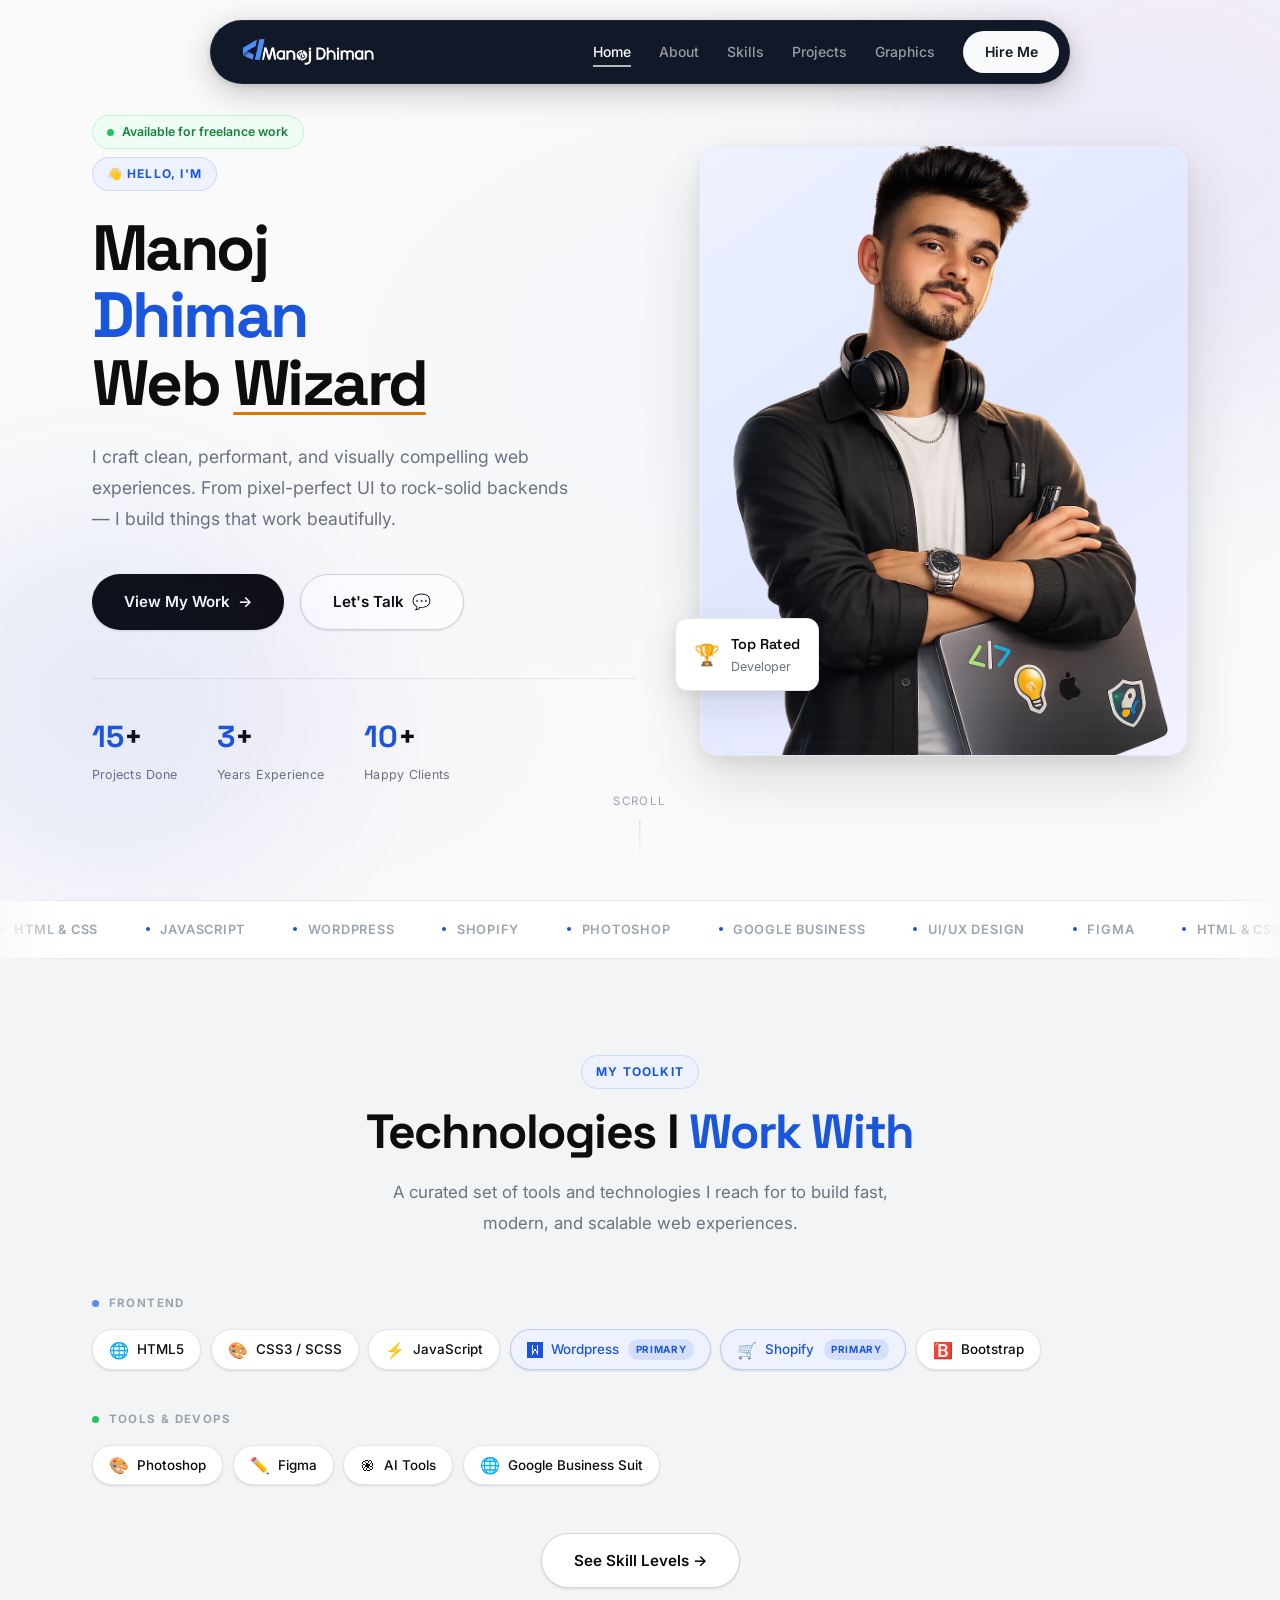
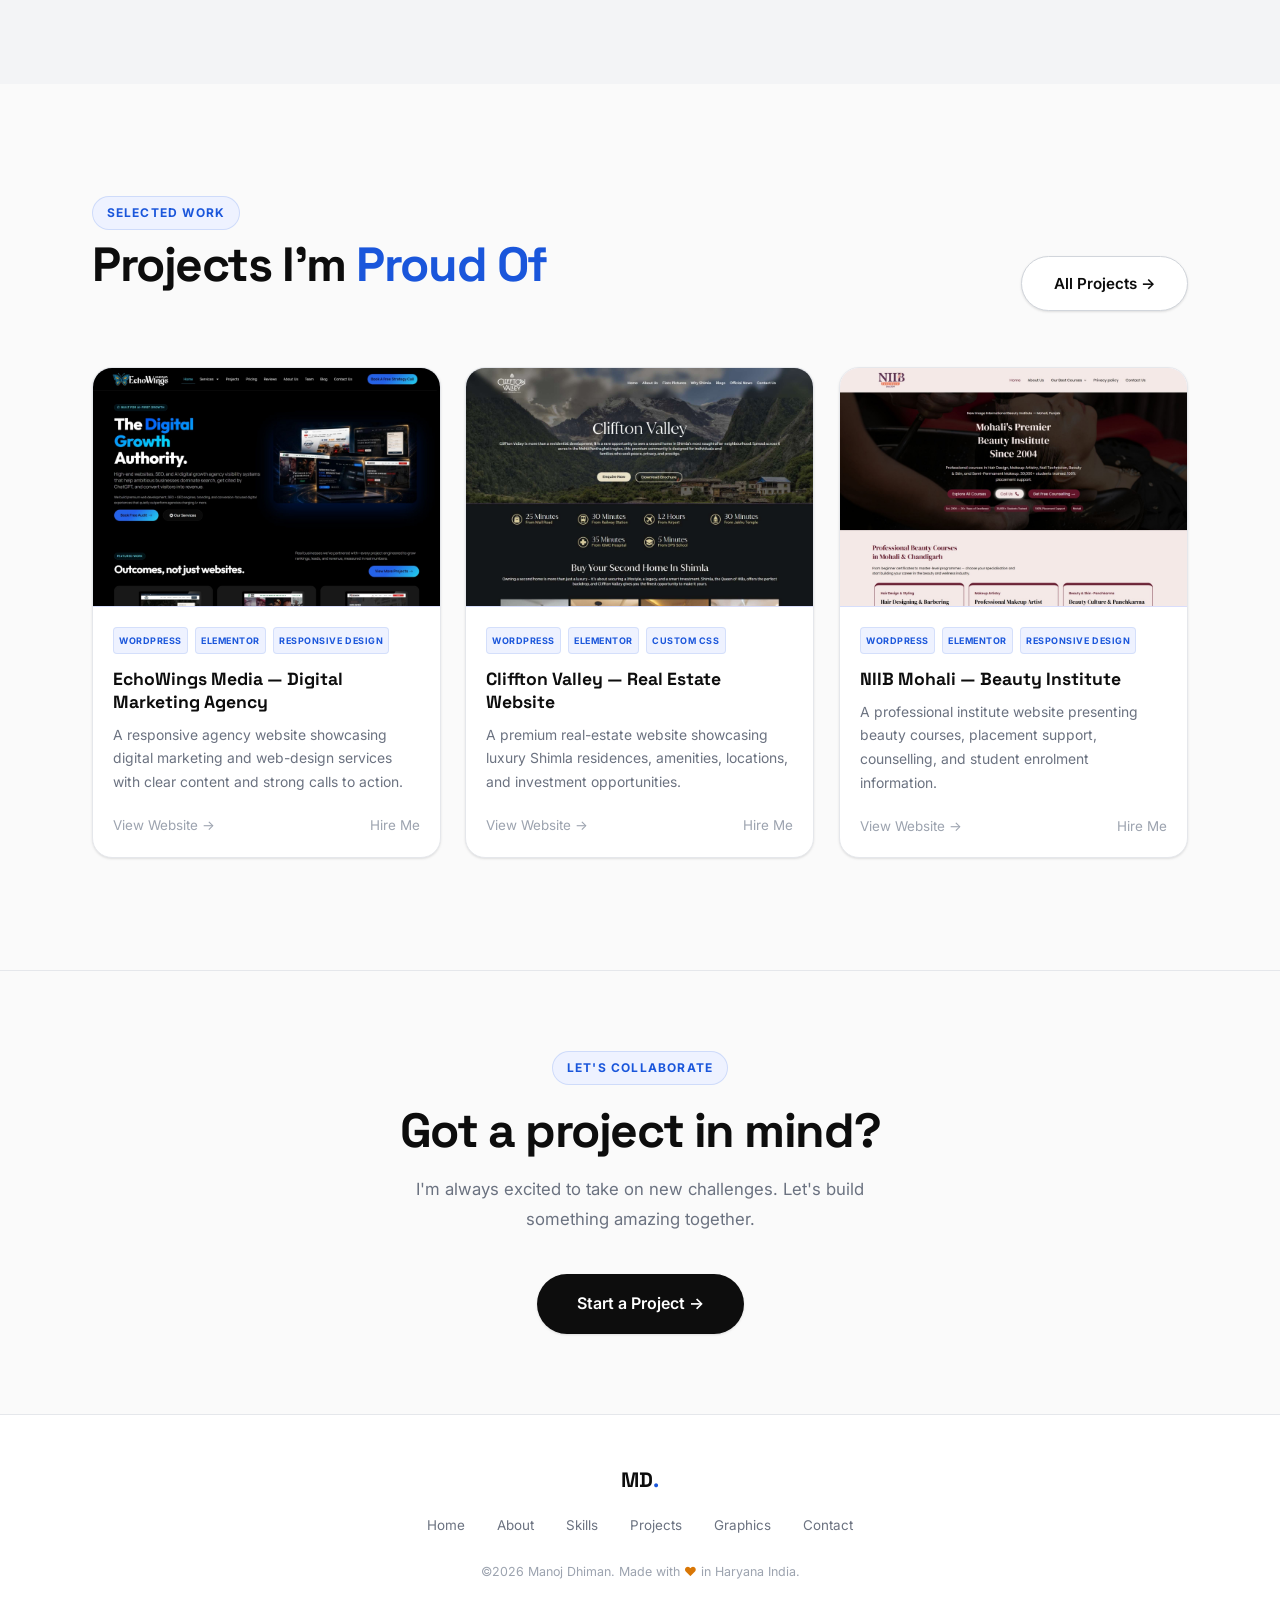
==== commit 30169b05: "Update index.html" ====
--- a/index.html
+++ b/index.html
@@ -9,10 +9,6 @@
 </head>
 <body>
 
-<!-- CURSOR -->
-<div class="cursor"></div>
-<div class="cursor-follower"></div>
-
 <!-- NAVBAR -->
 <nav class="navbar">
   <a class="nav-logo" href="index.html"><img src="White Logo.png" alt=""></a>
@@ -21,6 +17,7 @@
     <a href="about.html">About</a>
     <a href="skills.html">Skills</a>
     <a href="projects.html">Projects</a>
+    <a href="graphics.html">Graphics</a>
     <a href="contact.html" class="nav-cta">Hire Me</a>
   </div>
   <div class="nav-hamburger" id="hamburger">
@@ -34,6 +31,7 @@
   <a href="about.html">About</a>
   <a href="skills.html">Skills</a>
   <a href="projects.html">Projects</a>
+  <a href="graphics.html">Graphics</a>
   <a href="contact.html" class="nav-cta">Hire Me</a>
 </div>
 
@@ -308,6 +306,7 @@
       <a href="about.html">About</a>
       <a href="skills.html">Skills</a>
       <a href="projects.html">Projects</a>
+      <a href="graphics.html">Graphics</a>
       <a href="contact.html">Contact</a>
     </div>
     <p class="footer-copy">©2026 Manoj Dhiman. Made with <span>♥</span> in Haryana India.</p>
--- a/style.css
+++ b/style.css
@@ -47,8 +47,20 @@
 ul { list-style: none; }
 
 
+/* ---- ORBS / BACKGROUND GLOWS ---- */
+.orb {
+  position: absolute; border-radius: 50%;
+  pointer-events: none; filter: blur(90px); opacity: 0.07;
+}
+.orb-1 { width: 500px; height: 500px; background: var(--accent3); top: -100px; right: -150px; }
+.orb-2 { width: 400px; height: 400px; background: var(--accent); bottom: 0; left: -100px; }
 
 /* ---- NAVBAR ---- */
+
+a.nav-logo img {
+    width: 40%;
+}
+
 .navbar {
   position: fixed; top: 1.25rem; left: 50%; transform: translateX(-50%);
   z-index: 1000;
@@ -73,11 +85,6 @@
   font-size: 1.2rem; font-weight: 700;
   letter-spacing: -0.02em; color: #F9FAFB;
 }
-
-a.nav-logo img {
-    width: 40%;
-}
-
 .nav-logo span { color: #60A5FA; }
 .nav-links { display: flex; align-items: center; gap: 1.75rem; }
 .nav-links a {
@@ -136,13 +143,13 @@
 .container { max-width: 1160px; margin: 0 auto; padding: 0 2rem; }
 
 .section-eyebrow {
-  display: inline-flex; align-items: center; gap: 0.5rem;
+  display: block; align-items: center; gap: 0.5rem;
   font-size: 0.75rem; font-weight: 700; letter-spacing: 0.1em;
   text-transform: uppercase; color: var(--accent);
   background: var(--accent-soft);
   padding: 0.35rem 0.85rem; border-radius: 100px;
   border: 1px solid rgba(26,86,219,0.15);
-  margin-bottom: 1.2rem;
+  margin-bottom: 0.5rem; width: max-content;
 }
 .section-title {
   font-family: var(--font-display);
@@ -157,11 +164,6 @@
 }
 
 /* ---- SCROLL REVEAL ---- */
-[data-reveal] {
-  opacity: 0; transform: translateY(28px);
-  transition: opacity 0.65s cubic-bezier(0.4,0,0.2,1), transform 0.65s cubic-bezier(0.4,0,0.2,1);
-}
-[data-reveal].revealed { opacity: 1; transform: none; }
 [data-reveal-delay="1"] { transition-delay: 0.1s; }
 [data-reveal-delay="2"] { transition-delay: 0.2s; }
 [data-reveal-delay="3"] { transition-delay: 0.3s; }
@@ -193,14 +195,6 @@
   font-weight: 700; line-height: 1.06;
   letter-spacing: -0.04em; margin-bottom: 1.5rem; color: var(--text);
 }
-
-.hero-btn {
-    display: flex;
-    flex-direction: column;
-    align-items: flex-start;
-    gap: 0px;
-}
-
 .hero-title .line { display: block; }
 .hero-title .accent-word { color: var(--accent); }
 .hero-title .underline-word { position: relative; display: inline-block; }
@@ -284,7 +278,7 @@
   position: absolute;
   background: var(--bg-card); border: 1px solid var(--border);
   border-radius: var(--radius); padding: 0.8rem 1.1rem;
-  display: flex; align-items: center;
+  display: flex; align-items: center; gap: 0.7rem;
   box-shadow: var(--shadow-lg);
   animation: float 3s ease-in-out infinite;
 }
@@ -297,7 +291,20 @@
   0%, 100% { transform: translateY(0); }
   50% { transform: translateY(-8px); }
 }
-
+.hero-scroll-indicator {
+  position: absolute; bottom: 2.5rem; left: 50%; transform: translateX(-50%);
+  display: flex; flex-direction: column; align-items: center; gap: 0.5rem;
+  color: var(--text-light); font-size: 0.72rem; letter-spacing: 0.12em; text-transform: uppercase;
+  animation: bounce 2.2s infinite;
+}
+.scroll-line {
+  width: 1px; height: 40px;
+  background: linear-gradient(to bottom, var(--border-strong), transparent);
+}
+@keyframes bounce {
+  0%, 100% { transform: translateX(-50%) translateY(0); }
+  50% { transform: translateX(-50%) translateY(6px); }
+}
 
 /* ---- MARQUEE ---- */
 .marquee-section {
@@ -452,10 +459,13 @@
   box-shadow: var(--shadow-xl);
 }
 .project-img {
-  width: 100%; aspect-ratio: 16/9;
+  width: 100%;
   background: linear-gradient(145deg, #EEF2FF, #F3F0FF);
   position: relative; overflow: hidden;
   display: flex; align-items: center; justify-content: center;
+}
+.project-img img {
+    border-bottom: 1px solid #1a56db1f;
 }
 .project-img-emoji { font-size: 3.5rem; }
 .project-img-overlay {
@@ -464,11 +474,11 @@
   opacity: 0; transition: opacity var(--transition);
 }
 .project-card:hover .project-img-overlay { opacity: 1; }
-.project-body { padding: 1.5rem; }
+.project-body { padding: 20px; }
 .project-tags { display: flex; gap: 0.45rem; flex-wrap: wrap; margin-bottom: 0.9rem; }
 .project-tag {
-  font-size: 0.7rem; font-weight: 700; text-transform: uppercase; letter-spacing: 0.06em;
-  padding: 0.22rem 0.65rem; border-radius: 4px;
+  font-size: 9px; font-weight: 700; text-transform: uppercase; letter-spacing: 0.06em;
+  padding: 5px; border-radius: 4px;
   background: var(--accent-soft); color: var(--accent);
   border: 1px solid rgba(26,86,219,0.12);
 }
@@ -478,7 +488,7 @@
 }
 .project-desc { font-size: 0.87rem; color: var(--text-muted); margin-bottom: 1.2rem; line-height: 1.7; }
 .project-footer { display: flex; align-items: center; justify-content: space-between; }
-.project-links { display: flex; gap: 0.65rem; }
+.project-links { display: flex; gap: 0.65rem; width: 100%; justify-content: space-between; }
 .project-link {
   width: 34px; height: 34px; border-radius: 50%;
   border: 1px solid var(--border); background: var(--bg);
@@ -492,7 +502,7 @@
   transition: color var(--transition), transform var(--transition);
   display: flex; align-items: center; gap: 0.3rem;
 }
-.project-card:hover .project-arrow { color: var(--accent); transform: translateX(4px); }
+.project-card:hover .project-arrow { color: var(--accent);}
 .project-card.featured { grid-column: 1 / -1; }
 .project-card.featured .project-img {
   aspect-ratio: 21/8;
@@ -502,6 +512,7 @@
 .project-card.featured .project-desc { margin-bottom: 0; }
 
 /* ---- CONTACT ---- */
+.contact-grid { display: grid; grid-template-columns: 1fr; gap: 5rem; align-items: start; }
 .contact-info-cards { display: grid; grid-template-columns: 1fr 1fr; gap: 1rem; margin-top: 2rem; }
 .contact-info-card {
   display: flex; align-items: center; gap: 1rem;
@@ -554,6 +565,7 @@
 .back-link:hover { color: var(--accent); }
 .project-detail-title {
   font-family: var(--font-display);
+  line-height: 60px;
   font-size: clamp(2.5rem, 5vw, 4rem);
   font-weight: 700; letter-spacing: -0.04em; margin-bottom: 1.5rem; color: var(--text);
 }
@@ -566,7 +578,7 @@
   background: linear-gradient(145deg, #EEF2FF, #E0E7FF, #F3F0FF);
   border-radius: var(--radius-lg); border: 1px solid var(--border);
   display: flex; align-items: center; justify-content: center;
-  margin-bottom: 5rem; font-size: 5rem;
+   font-size: 5rem;
   position: relative; overflow: hidden;
   box-shadow: var(--shadow-lg);
 }
@@ -624,12 +636,12 @@
   .nav-links { display: none; }
   .nav-hamburger { display: flex; }
   .hero-grid { grid-template-columns: 1fr; }
-  .hero-visual { display: none; }
   .about-grid { grid-template-columns: 1fr; gap: 3rem; }
   .contact-grid { grid-template-columns: 1fr; gap: 3rem; }
   .project-content-grid { grid-template-columns: 1fr; }
   .project-sidebar { position: static; }
   .project-card.featured .project-body { grid-template-columns: 1fr; gap: 1rem; }
+  .contact-info-cards { grid-template-columns: 1fr; }
 }
 @media (max-width: 600px) {
   section { padding: 4.5rem 0; }
@@ -711,3 +723,201 @@
   .tech-pills-row { gap: 0.5rem; }
   .tech-pill { font-size: 0.79rem; padding: 0.42rem 0.82rem; }
 }
+
+/* ============================================
+   RICH MOTION ADDITIONS
+   ============================================ */
+
+/* ---- PAGE LOAD FADE ---- */
+body { opacity: 1; }
+body.page-loaded {
+  opacity: 1;
+  transition: opacity 0.5s ease;
+}
+
+/* ---- SCROLL PROGRESS BAR ---- */
+.scroll-progress {
+  position: fixed; top: 0; left: 0;
+  height: 3px; width: 0%;
+  background: linear-gradient(90deg, var(--accent), var(--accent3));
+  z-index: 1100;
+  transition: width 0.1s linear;
+  border-radius: 0 3px 3px 0;
+}
+
+/* ---- NAVBAR HIDE ON SCROLL DOWN ---- */
+.navbar {
+  transition: top var(--transition), box-shadow var(--transition), transform 0.4s cubic-bezier(0.4,0,0.2,1);
+}
+.navbar.nav-hidden {
+  transform: translateX(-50%) translateY(-130%);
+}
+
+/* ---- SMOOTH BUTTON MAGNETIC TRANSITION ---- */
+.btn-primary, .btn-secondary, .nav-cta {
+  transition: background var(--transition), transform 0.15s ease-out, box-shadow var(--transition), color var(--transition) !important;
+}
+
+/* ---- CARD TILT SMOOTHING ---- */
+.hero-card, .skill-card, .project-card, .highlight-card {
+  transition: transform 0.25s cubic-bezier(0.4,0,0.2,1), border-color var(--transition), box-shadow var(--transition);
+  will-change: transform;
+}
+
+/* ---- SKILLS CARD POP-IN KEYFRAME (used by JS on tab switch) ---- */
+@keyframes cardPop {
+  from { opacity: 0; transform: scale(0.9) translateY(10px); }
+  to { opacity: 1; transform: scale(1) translateY(0); }
+}
+
+/* ---- REVEAL VARIANTS ---- */
+[data-reveal] {
+  opacity: 0;
+  transform: translateY(28px) scale(0.985);
+  transition: opacity 0.7s cubic-bezier(0.16,1,0.3,1), transform 0.7s cubic-bezier(0.16,1,0.3,1);
+}
+[data-reveal].revealed { opacity: 1; transform: none; }
+
+[data-reveal="left"] { transform: translateX(-40px) scale(0.985); }
+[data-reveal="left"].revealed { transform: none; }
+[data-reveal="right"] { transform: translateX(40px) scale(0.985); }
+[data-reveal="right"].revealed { transform: none; }
+[data-reveal="zoom"] { transform: scale(0.9); }
+[data-reveal="zoom"].revealed { transform: scale(1); }
+
+/* ---- HERO TITLE LINE ANIMATION ---- */
+.hero-title .line {
+  display: block;
+  overflow: hidden;
+}
+
+/* ---- AVATAR / IMAGE BREATHING GLOW ---- */
+.hero-avatar-placeholder {
+  animation: breathe 4s ease-in-out infinite;
+}
+@keyframes breathe {
+  0%, 100% { box-shadow: 0 16px 48px rgba(26,86,219,0.25); }
+  50% { box-shadow: 0 20px 60px rgba(26,86,219,0.4); }
+}
+
+/* ---- SECTION EYEBROW SUBTLE PULSE ---- */
+.availability-dot,
+.section-eyebrow {
+  transition: transform var(--transition);
+}
+.section-eyebrow:hover { transform: translateY(-1px); }
+
+/* ---- LINK UNDERLINE SWEEP ---- */
+.footer-links a, .back-link, .project-nav-link span {
+  position: relative;
+}
+.nav-links a {
+  position: relative;
+}
+.nav-links a:not(.nav-cta)::before {
+  content: '';
+  position: absolute; left: 0; right: 100%; bottom: -3px;
+  height: 1.5px; background: currentColor;
+  transition: right 0.3s cubic-bezier(0.4,0,0.2,1);
+  opacity: 0.7;
+}
+.nav-links a:not(.nav-cta):hover::before,
+.nav-links a:not(.nav-cta).active::before { right: 0; }
+
+/* ---- PROJECT CARD IMAGE ZOOM ON HOVER ---- */
+.project-img-emoji {
+  transition: transform 0.5s cubic-bezier(0.34,1.56,0.64,1);
+}
+.project-card:hover .project-img-emoji {
+  transform: scale(1.15) rotate(-4deg);
+}
+
+/* ---- SKILL ICON WIGGLE ---- */
+.skill-icon { transition: transform 0.4s cubic-bezier(0.34,1.56,0.64,1); display: inline-block; }
+.skill-card:hover .skill-icon { transform: scale(1.2) rotate(-6deg); }
+
+/* ---- HIGHLIGHT ICON BOUNCE ---- */
+.highlight-icon { transition: transform 0.35s cubic-bezier(0.34,1.56,0.64,1); display: inline-block; }
+.highlight-card:hover .highlight-icon { transform: translateY(-4px) scale(1.1); }
+
+/* ---- EDU DOT PULSE ON HOVER ---- */
+.edu-dot { transition: transform var(--transition), box-shadow var(--transition); }
+.edu-item:hover .edu-dot { transform: scale(1.12); box-shadow: 0 0 0 6px var(--accent-soft); }
+
+/* ---- SOCIAL BTN ROTATE ---- */
+.social-btn { transition: var(--transition), transform 0.3s cubic-bezier(0.34,1.56,0.64,1); }
+.social-btn:hover { transform: translateY(-3px) rotate(-8deg); }
+
+/* ---- TECH PILL ICON POP ---- */
+.tech-pill-icon { display: inline-block; transition: transform 0.3s cubic-bezier(0.34,1.56,0.64,1); }
+.tech-pill:hover .tech-pill-icon { transform: scale(1.25) rotate(8deg); }
+
+/* ---- FORM FIELD FOCUS LIFT ---- */
+.form-group input, .form-group textarea {
+  transition: border-color var(--transition), box-shadow var(--transition), transform 0.2s ease;
+}
+.form-group input:focus, .form-group textarea:focus { transform: translateY(-1px); }
+
+/* ---- MARQUEE FADE EDGES ---- */
+.marquee-section {
+  -webkit-mask-image: linear-gradient(to right, transparent 0, #000 5%, #000 95%, transparent 100%);
+  mask-image: linear-gradient(to right, transparent 0, #000 5%, #000 95%, transparent 100%);
+}
+
+/* ---- STAT NUMBER POP ---- */
+.stat-num { transition: transform var(--transition); }
+.hero-stats > div:hover .stat-num { transform: scale(1.06); }
+
+/* ---- NEXT PROJECT ARROW SLIDE ---- */
+.next-arrow { transition: transform 0.3s cubic-bezier(0.34,1.56,0.64,1); }
+.next-project-card:hover .next-arrow { transform: translateX(8px); }
+
+/* ---- BACK LINK ARROW NUDGE ---- */
+.back-link { transition: color var(--transition), transform var(--transition); }
+.back-link:hover { transform: translateX(-3px); }
+
+/* ---- FLOATING BADGES SLIGHT ROTATE ON FLOAT ---- */
+.hero-floating-badge {
+  animation: floatRotate 3.4s ease-in-out infinite;
+}
+.hero-floating-badge.badge-2 { animation-delay: -1.7s; }
+@keyframes floatRotate {
+  0%, 100% { transform: translateY(0) rotate(0deg); }
+  50% { transform: translateY(-9px) rotate(-1.2deg); }
+}
+
+/* ---- REDUCED MOTION: respect OS setting ---- */
+@media (prefers-reduced-motion: reduce) {
+  *, *::before, *::after {
+    animation-duration: 0.01ms !important;
+    animation-iteration-count: 1 !important;
+    transition-duration: 0.01ms !important;
+    scroll-behavior: auto !important;
+  }
+  [data-reveal] { opacity: 1 !important; transform: none !important; }
+  body { opacity: 1; }
+}
+
+/* ---- MOBILE: DISABLE HEAVY EFFECTS FOR PERFORMANCE ---- */
+@media (max-width: 900px) {
+  .hero-card, .skill-card, .project-card, .highlight-card {
+    transform: none !important;
+  }
+  .hero-floating-badge { animation-duration: 4s; }
+  .orb { display: none; }
+  .navbar.nav-hidden { transform: translateX(-50%) translateY(-130%); }
+}
+@media (max-width: 600px) {
+  .scroll-progress { height: 2px; }
+  .hero-avatar-placeholder { animation: none; }
+  .hero-floating-badge { animation: none; }
+}
+
+/* ---- MOBILE MENU LINK STAGGER ---- */
+.mobile-menu a {
+  opacity: 0; transform: translateY(16px);
+  transition: opacity 0.35s ease, transform 0.35s ease;
+}
+.mobile-menu.open a {
+  opacity: 1; transform: translateY(0);
+}
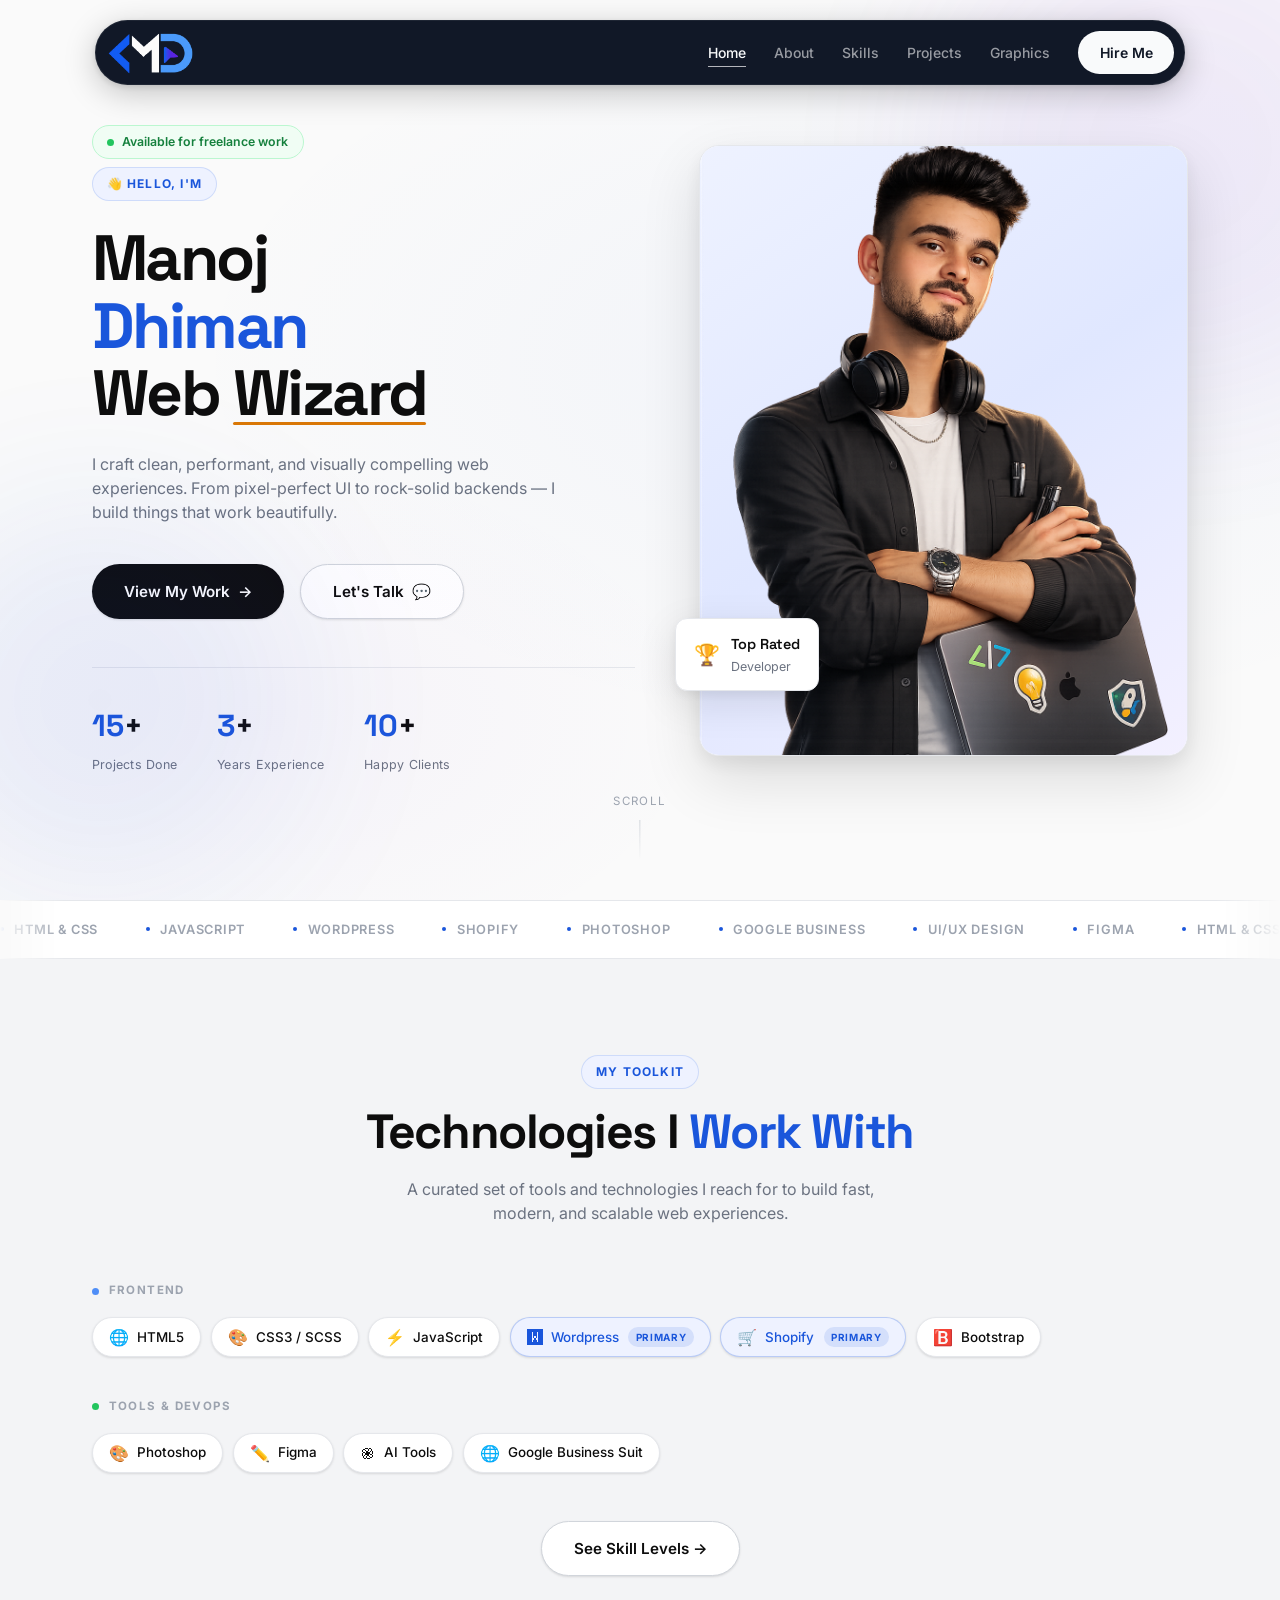
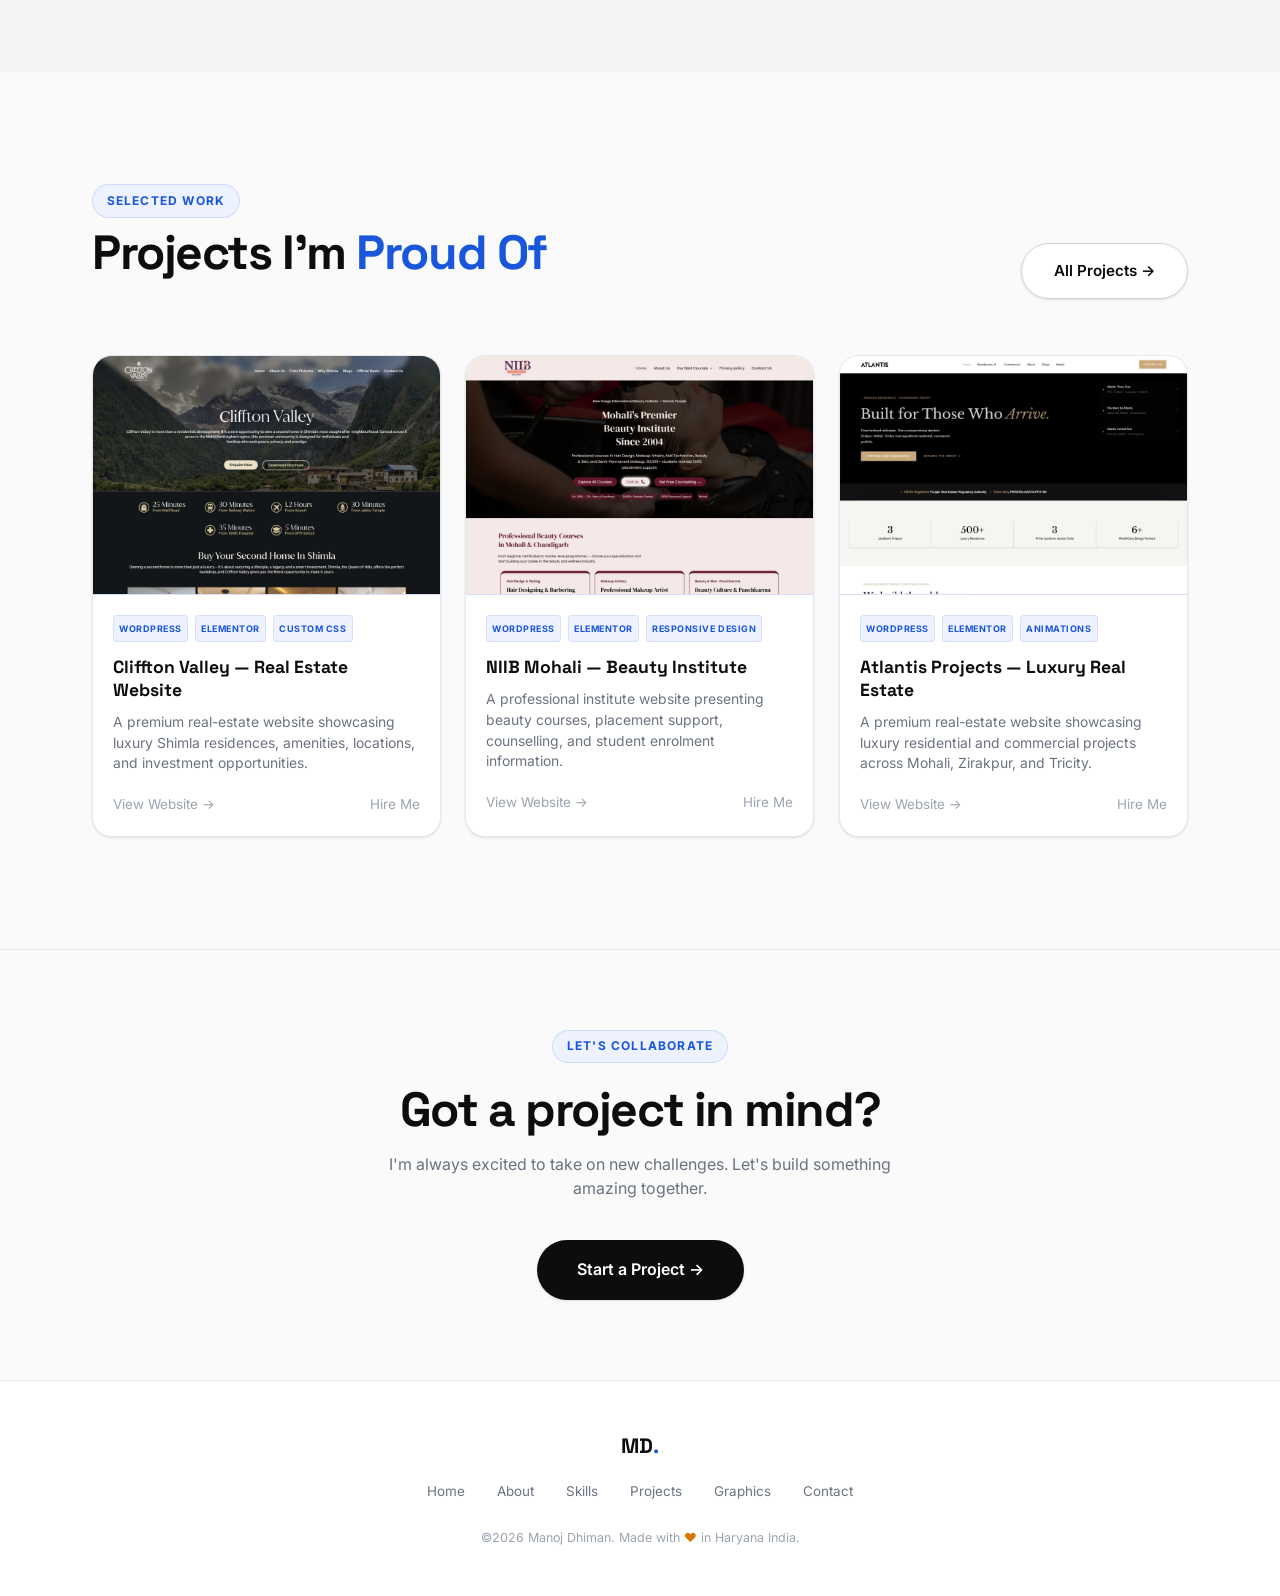
==== commit 95627c76: "Update index.html" ====
--- a/index.html
+++ b/index.html
@@ -221,27 +221,6 @@
 
       <div class="project-card" data-reveal data-reveal-delay="1">
         <div class="project-img">
-          <img src="Project Images/EchoWings Media.jpg" alt="">
-        </div>
-        <div class="project-body">
-          <div class="project-tags">
-            <span class="project-tag">Wordpress</span>
-            <span class="project-tag">Elementor</span>
-            <span class="project-tag">Responsive Design</span>
-          </div>
-          <div class="project-title">EchoWings Media — Digital Marketing Agency</div>
-          <p class="project-desc">A responsive agency website showcasing digital marketing and web-design services with clear content and strong calls to action.</p>
-          <div class="project-footer">
-            <div class="project-links">
-              <a href="https://echowingsmedia.com/" target="_blank" class="project-arrow">View Website →</a>
-              <a href="contact.html" class="project-arrow">Hire Me</a>
-          </div>
-          </div>
-        </div>
-      </div>
-
-      <div class="project-card" data-reveal data-reveal-delay="1">
-        <div class="project-img">
           <img src="Project Images/Cliffton Valley.jpg" alt="">
         </div>
         <div class="project-body">
@@ -276,6 +255,27 @@
           <div class="project-footer">
             <div class="project-links">
               <a href="https://niibinstitutemohali.com/" target="_blank" class="project-arrow">View Website →</a>
+              <a href="contact.html" class="project-arrow">Hire Me</a>
+          </div>
+          </div>
+        </div>
+      </div>
+
+      <div class="project-card" data-reveal data-reveal-delay="1">
+        <div class="project-img">
+          <img src="Project Images/Atlantis Projects.jpg" alt="">
+        </div>
+        <div class="project-body">
+          <div class="project-tags">
+            <span class="project-tag">Wordpress</span>
+            <span class="project-tag">Elementor</span>
+            <span class="project-tag">Animations</span>
+          </div>
+          <div class="project-title">Atlantis Projects — Luxury Real Estate</div>
+          <p class="project-desc">A premium real-estate website showcasing luxury residential and commercial projects across Mohali, Zirakpur, and Tricity.</p>
+          <div class="project-footer">
+            <div class="project-links">
+              <a href="https://atlantisprojects.in/" target="_blank" class="project-arrow">View Website →</a>
               <a href="contact.html" class="project-arrow">Hire Me</a>
           </div>
           </div>
--- a/style.css
+++ b/style.css
@@ -58,15 +58,27 @@
 /* ---- NAVBAR ---- */
 
 a.nav-logo img {
-    width: 40%;
+    width: 15%;
+}
+
+@media (max-width:767px){
+  a.nav-logo img {
+    width: 20%;
+}
+
+a.btn-primary, .btn-secondary {
+    font-size: 14px !important;
+    padding: 12px 25px !important;
+}
+
 }
 
 .navbar {
   position: fixed; top: 1.25rem; left: 50%; transform: translateX(-50%);
   z-index: 1000;
   width: calc(100% - 3rem);
-  max-width: 860px;
-  padding: 0.6rem 0.6rem 0.6rem 1.6rem;
+  max-width: 1090px;
+  padding: 0.6rem;
   display: flex; align-items: center; justify-content: space-between;
   background: #111827;
   border-radius: 100px;
@@ -126,16 +138,16 @@
   display: none;
   position: fixed; top: 0; left: 0; right: 0; bottom: 0;
   background: var(--bg-card); z-index: 999;
-  flex-direction: column; align-items: center; justify-content: center; gap: 2rem;
+  flex-direction: column; align-items: center; justify-content: center; gap: 1rem;
 }
 .mobile-menu.open { display: flex; }
-.mobile-menu a { font-size: 1.8rem; font-family: var(--font-display); font-weight: 700; color: var(--text); }
+.mobile-menu a { font-size: 1.2rem; font-family: var(--font-display); font-weight: 700; color: var(--text); }
 .mobile-menu .nav-cta {
   font-size: 1.1rem !important; padding: 0.8rem 2.5rem !important;
   background: var(--text) !important; color: #fff !important;
 }
 @media (max-width: 700px) {
-  .navbar { width: calc(100% - 2rem); top: 0.85rem; padding: 0.58rem 0.58rem 0.58rem 1.2rem; }
+  .navbar { width: calc(100% - 2rem); top: 0.85rem; padding: 0.58rem; }
 }
 
 /* ---- SECTION BASE ---- */
@@ -160,7 +172,7 @@
 }
 .section-title em { font-style: normal; color: var(--accent); }
 .section-sub {
-  color: var(--text-muted); font-size: 1.05rem; max-width: 520px; line-height: 1.8;
+  color: var(--text-muted); font-size: 1rem; max-width: 520px; line-height: 1.5;
 }
 
 /* ---- SCROLL REVEAL ---- */
@@ -205,7 +217,7 @@
   background: var(--accent2);
   border-radius: 2px;
 }
-.hero-desc { color: var(--text-muted); font-size: 1.1rem; margin-bottom: 2.5rem; max-width: 480px; line-height: 1.75; }
+.hero-desc { color: var(--text-muted); font-size: 1rem; margin-bottom: 2.5rem; max-width: 480px; line-height: 1.5; }
 .hero-actions { display: flex; gap: 1rem; flex-wrap: wrap; }
 .btn-primary {
   background: var(--text); color: #fff;
@@ -360,7 +372,7 @@
   padding: 0.28rem 0.85rem; font-weight: 600;
 }
 .about-content .section-title { margin-bottom: 1.5rem; }
-.about-para { color: var(--text-muted); margin-bottom: 1.2rem; line-height: 1.8; }
+.about-para { color: var(--text-muted); margin-bottom: 1.2rem; line-height: 1.5; }
 .about-highlights { display: grid; grid-template-columns: 1fr 1fr; gap: 1rem; margin: 2rem 0; }
 .highlight-card {
   background: var(--bg-card); border: 1px solid var(--border);
@@ -375,7 +387,7 @@
 }
 .highlight-icon { font-size: 1.5rem; margin-bottom: 0.6rem; }
 .highlight-title { font-family: var(--font-display); font-size: 0.93rem; font-weight: 700; margin-bottom: 0.3rem; color: var(--text); }
-.highlight-text { font-size: 0.82rem; color: var(--text-muted); line-height: 1.6; }
+.highlight-text { font-size: 0.82rem; color: var(--text-muted); line-height: 1.5; }
 
 /* ---- SKILLS ---- */
 .skills-header { text-align: center; margin-bottom: 4rem; }
@@ -486,7 +498,7 @@
   font-family: var(--font-display); font-size: 1.1rem; font-weight: 700;
   margin-bottom: 0.6rem; line-height: 1.3; color: var(--text);
 }
-.project-desc { font-size: 0.87rem; color: var(--text-muted); margin-bottom: 1.2rem; line-height: 1.7; }
+.project-desc { font-size: 0.87rem; color: var(--text-muted); margin-bottom: 1.2rem; line-height: 1.5; }
 .project-footer { display: flex; align-items: center; justify-content: space-between; }
 .project-links { display: flex; gap: 0.65rem; width: 100%; justify-content: space-between; }
 .project-link {
@@ -921,3 +933,122 @@
 .mobile-menu.open a {
   opacity: 1; transform: translateY(0);
 }
+
+/* ============================================
+   GRAPHICS PAGE — MASONRY GRID + LIGHTBOX
+   ============================================ */
+
+/* Masonry grid via CSS columns — no JS layout math needed */
+.graphics-grid {
+  columns: 3 260px;
+  column-gap: 1.5rem;
+}
+.graphic-card {
+  break-inside: avoid;
+  -webkit-column-break-inside: avoid;
+  margin-bottom: 1.5rem;
+  position: relative;
+  display: block;
+  width: 100%;
+  background: var(--bg-card);
+  border: 1px solid var(--border);
+  border-radius: var(--radius-lg);
+  overflow: hidden;
+  box-shadow: var(--shadow-sm);
+  cursor: pointer;
+  transition: border-color var(--transition), transform var(--transition), box-shadow var(--transition);
+}
+.graphic-card:hover {
+  border-color: rgba(26,86,219,0.25);
+  transform: translateY(-5px);
+  box-shadow: var(--shadow-xl);
+}
+.graphic-card img {
+  width: 100%;
+  display: block;
+  transition: transform 0.5s cubic-bezier(0.34,1.56,0.64,1);
+}
+.graphic-card:hover img { transform: scale(1.06); }
+
+.graphic-overlay {
+  position: absolute; inset: 0;
+  background: linear-gradient(to top, rgba(13,13,13,0.82) 0%, rgba(13,13,13,0.15) 55%, transparent 80%);
+  opacity: 0;
+  transition: opacity var(--transition);
+  display: flex; align-items: flex-end; justify-content: space-between;
+  padding: 1.1rem;
+  gap: 0.5rem;
+}
+.graphic-card:hover .graphic-overlay { opacity: 1; }
+.graphic-overlay-title { color: #fff; font-family: var(--font-display); font-weight: 700; font-size: 0.92rem; line-height: 1.3; }
+.graphic-overlay-cat { color: rgba(255,255,255,0.75); font-size: 0.68rem; font-weight: 600; text-transform: uppercase; letter-spacing: 0.08em; margin-top: 0.3rem; }
+.graphic-zoom-icon {
+  width: 34px; height: 34px; border-radius: 50%; flex-shrink: 0;
+  background: rgba(255,255,255,0.15); border: 1px solid rgba(255,255,255,0.25);
+  display: flex; align-items: center; justify-content: center;
+  font-size: 0.85rem; color: #fff;
+  transition: background var(--transition), transform var(--transition);
+}
+.graphic-card:hover .graphic-zoom-icon { transform: scale(1.1); }
+
+@media (max-width: 900px) { .graphics-grid { columns: 2 220px; } }
+@media (max-width: 600px) { .graphics-grid { columns: 1; } }
+
+/* Lightbox */
+.lightbox {
+  position: fixed; inset: 0; z-index: 2000;
+  background: rgba(13,13,13,0.92);
+  backdrop-filter: blur(8px);
+  display: flex; align-items: center; justify-content: center;
+  padding: 2rem;
+  opacity: 0; visibility: hidden;
+  transition: opacity 0.3s ease, visibility 0.3s ease;
+}
+.lightbox.open { opacity: 1; visibility: visible; }
+.lightbox-inner {
+  position: relative;
+  max-width: 1000px; width: 100%;
+  display: flex; flex-direction: column; align-items: center;
+  transform: scale(0.96);
+  transition: transform 0.3s cubic-bezier(0.16,1,0.3,1);
+}
+.lightbox.open .lightbox-inner { transform: scale(1); }
+.lightbox-img {
+  max-width: 100%;
+  max-height: 72vh;
+  width: auto;
+  border-radius: var(--radius-lg);
+  box-shadow: var(--shadow-xl);
+  background: var(--bg-card);
+}
+.lightbox-caption { text-align: center; margin-top: 1.3rem; max-width: 600px; }
+.lightbox-title { color: #fff; font-family: var(--font-display); font-weight: 700; font-size: 1.05rem; }
+.lightbox-meta { display: flex; align-items: center; justify-content: center; gap: 0.75rem; margin-top: 0.5rem; }
+.lightbox-cat {
+  font-size: 0.68rem; font-weight: 700; text-transform: uppercase; letter-spacing: 0.08em;
+  color: #fff; background: rgba(255,255,255,0.14); border: 1px solid rgba(255,255,255,0.2);
+  padding: 0.25rem 0.7rem; border-radius: 100px;
+}
+.lightbox-counter { font-size: 0.78rem; color: rgba(255,255,255,0.6); font-weight: 500; }
+
+.lightbox-close, .lightbox-nav {
+  position: fixed;
+  width: 46px; height: 46px; border-radius: 50%;
+  background: rgba(255,255,255,0.1); border: 1px solid rgba(255,255,255,0.2);
+  color: #fff; font-size: 1.15rem;
+  display: flex; align-items: center; justify-content: center;
+  cursor: pointer; z-index: 2001;
+  transition: background var(--transition), transform 0.3s cubic-bezier(0.34,1.56,0.64,1);
+}
+.lightbox-close:hover, .lightbox-nav:hover { background: rgba(255,255,255,0.22); transform: translateY(-2px); }
+.lightbox-close { top: 1.5rem; right: 1.5rem; }
+.lightbox-prev { top: 50%; left: 1.5rem; transform: translateY(-50%); }
+.lightbox-next { top: 50%; right: 1.5rem; transform: translateY(-50%); }
+.lightbox-prev:hover, .lightbox-next:hover { transform: translateY(-50%) translateY(-2px); }
+
+@media (max-width: 700px) {
+  .lightbox-prev, .lightbox-next { width: 40px; height: 40px; font-size: 1rem; }
+  .lightbox-prev { left: 0.6rem; } .lightbox-next { right: 0.6rem; }
+  .lightbox-close { top: 0.8rem; right: 0.8rem; }
+  .footer-links{gap: 20px;}
+}
